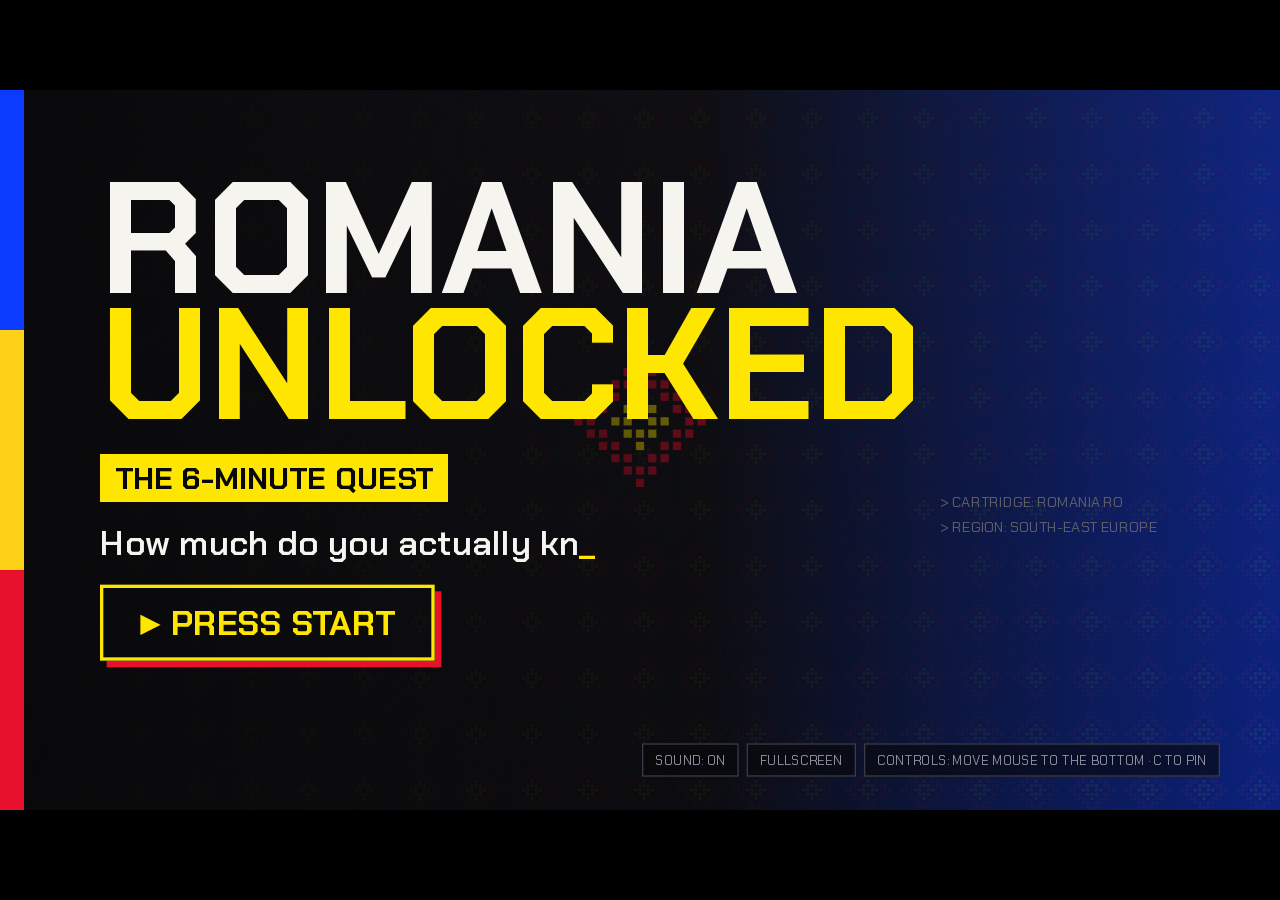
==== quest/index.html @ 3ec1b41d "Add /quest: 6-minute presenter-driven mini version (no phones) Co-Authored-By: Claude Opus 5.5 <nore" ====
<!DOCTYPE html>
<html lang="en">
<head>
<meta charset="utf-8">
<meta name="viewport" content="width=device-width, initial-scale=1">
<title>Romania: Unlocked — The Quest</title>
<link rel="preconnect" href="https://fonts.googleapis.com">
<link rel="preconnect" href="https://fonts.gstatic.com" crossorigin>
<link href="https://fonts.googleapis.com/css2?family=Chakra+Petch:wght@400;500;600;700&display=swap" rel="stylesheet">
<style>
/* ROMANIA: UNLOCKED — THE QUEST (mini version, ~6 minutes, no phones)
   VOICE  arcade game show, fast and loud
   IDEA   a game cartridge "loading Romania": HUD, levels, a boss, a victory screen
   COLOUR near-black, neon yellow lead, flag blue/yellow/red as accents
   TYPE   Chakra Petch only
   LAYOUT 1920x1080 stage scaled to the screen; every section has its own composition */
:root { --ink:#08080a; --ink2:#141519; --ink3:#1f2026; --line:#2e2f37; --y:#ffe600; --fb:#0b3bff; --fy:#fcd116; --fr:#e8112d; --w:#f5f4ef; --mute:#8d8f9b; --font:'Chakra Petch','Segoe UI',system-ui,sans-serif; }
* { box-sizing:border-box; min-width:0; }
html,body { margin:0; height:100%; background:#000; color:var(--w); font-family:var(--font); overflow:hidden; }
button,input { font-family:var(--font); }
#stage { position:absolute; left:50%; top:50%; width:1920px; height:1080px; transform-origin:center; overflow:hidden; background:var(--ink); }
#screen { position:absolute; inset:0; }
.abs { position:absolute; }
@keyframes up { from { opacity:0; transform:translateY(50px); } }
@keyframes fade { from { opacity:0; } }
@keyframes blink { 50% { opacity:.2; } }
@keyframes pulse { 50% { transform:scale(1.06); } }
.in { animation:up .7s cubic-bezier(.2,.8,.2,1) both; }
.d1 { animation-delay:.12s; } .d2 { animation-delay:.24s; } .d3 { animation-delay:.36s; } .d4 { animation-delay:.5s; }

/* photos with fallback */
.ph { position:absolute; inset:0; overflow:hidden; background:var(--m-dim) 0 0/84px 84px, linear-gradient(135deg,#20212a,#0b0c10); }
.ph img { position:absolute; inset:0; width:100%; height:100%; object-fit:cover; opacity:0; transition:opacity .6s, transform 1.4s cubic-bezier(.2,.8,.2,1), filter .9s; }
.ph img.ok { opacity:1; }
.ph .fbm { position:absolute; left:50%; top:46%; width:240px; height:240px; transform:translate(-50%,-50%); background:var(--m-romb) center/contain no-repeat; }

/* HUD */
#hud { position:absolute; left:0; right:0; top:0; height:86px; z-index:40; display:flex; align-items:center; gap:28px; padding:0 34px; background:linear-gradient(var(--ink) 70%, rgba(8,8,10,0)); pointer-events:none; }
#hud.off { display:none; }
.h-title { font-size:22px; font-weight:700; letter-spacing:.04em; white-space:nowrap; }
.h-title b { color:var(--y); }
.prog { flex:1; display:flex; gap:6px; }
.seg { flex:1; position:relative; padding-top:10px; }
.seg i { position:absolute; left:0; right:0; top:0; height:8px; background:var(--ink3); }
.seg i::after { content:''; position:absolute; inset:0; width:var(--p,0%); background:var(--y); transition:width .5s; }
.seg span { font-size:14px; font-weight:600; color:var(--mute); white-space:nowrap; }
.seg small { font-size:13px; color:#55575f; margin-left:6px; display:none; }
.seg.cur small { display:inline; color:var(--mute); }
.seg.cur span { color:var(--y); } .seg.done span { color:var(--w); }
.clock { font-size:30px; font-weight:700; color:var(--y); width:96px; text-align:right; }
.clock.late { color:var(--fr); }
.scores { display:flex; gap:10px; }
.sc { min-width:150px; padding:6px 12px; border-left:6px solid var(--tc); background:rgba(255,255,255,.06); display:flex; justify-content:space-between; gap:10px; align-items:baseline; }
.sc span { font-size:15px; font-weight:600; white-space:nowrap; overflow:hidden; text-overflow:ellipsis; max-width:150px; }
.sc b { font-size:26px; color:var(--tc); }
.sc.act { background:rgba(255,255,255,.16); }

/* countdown */
.cd { position:absolute; width:170px; height:170px; cursor:pointer; z-index:20; }
.cd svg { width:100%; height:100%; transform:rotate(-90deg); }
.cd circle { fill:none; stroke-width:10; }
.cd .bg { stroke:rgba(255,255,255,.12); } .cd .fg { stroke:var(--y); stroke-dasharray:100; stroke-dashoffset:calc(100 - var(--f,1)*100); transition:stroke-dashoffset .1s linear; }
.cd b { position:absolute; inset:0; display:grid; place-items:center; font-size:74px; font-weight:700; }
.cd small { position:absolute; left:-40px; right:-40px; top:100%; margin-top:8px; text-align:center; font-size:16px; color:var(--mute); }
.cd.run small { visibility:hidden; }
.cd.low .fg { stroke:var(--fr); } .cd.low { animation:pulse .5s infinite; }
.cd.end b { color:var(--fr); }
.rv .cd { display:none; }

/* award strip (appears after reveals) */
.award { position:absolute; right:40px; bottom:40px; z-index:25; display:flex; gap:10px; align-items:center; animation:up .5s .3s both; }
.award > span { font-size:20px; font-weight:700; color:var(--mute); margin-right:6px; }
.award button { border:3px solid var(--tc); background:rgba(8,8,10,.85); color:var(--w); font-size:20px; font-weight:700; padding:12px 16px; cursor:pointer; }
.award button:hover { background:var(--tc); color:var(--ink); }
.award button b { color:var(--tc); margin-left:6px; } .award button:hover b { color:var(--ink); }

/* splash between sections */
#splash { position:absolute; inset:0; z-index:60; pointer-events:none; display:none; }
#splash.on { display:block; animation:splash 1.6s cubic-bezier(.7,0,.3,1) both; }
@keyframes splash { 0% { clip-path:polygon(0 0,0 0,0 100%,0 100%); } 25%,72% { clip-path:polygon(0 0,100% 0,100% 100%,0 100%); } 100% { clip-path:polygon(100% 0,100% 0,100% 100%,100% 100%); } }
#splash .sp-bg { position:absolute; inset:0; background:var(--y); }
#splash .sp-band { position:absolute; left:0; right:0; top:120px; height:84px; background:var(--m-romb-k) 0 center/84px 84px repeat-x; }
#splash .sp-band.b2 { top:auto; bottom:120px; }
#splash .sp-t { position:absolute; left:140px; top:330px; color:var(--ink); }
#splash .sp-t small { display:block; font-size:44px; font-weight:700; }
#splash .sp-t b { display:block; font-size:190px; line-height:.9; font-weight:700; }
#splash .sp-t i { font-style:normal; font-size:40px; font-weight:600; }

/* fx */
#fx { position:absolute; inset:0; pointer-events:none; z-index:70; }
.pop { position:absolute; left:50%; top:36%; transform:translate(-50%,-50%); text-align:center; animation:pop 1.6s cubic-bezier(.2,.8,.2,1) both; }
.pop b { display:block; font-size:110px; font-weight:700; color:var(--tc); text-shadow:6px 6px 0 var(--ink); }
.pop span { font-size:32px; font-weight:700; background:var(--ink); padding:4px 16px; }
@keyframes pop { 0% { opacity:0; transform:translate(-50%,-20%) scale(.5); } 15% { opacity:1; transform:translate(-50%,-50%) scale(1.1); } 70% { opacity:1; transform:translate(-50%,-62%); } 100% { opacity:0; transform:translate(-50%,-130%); } }
.flash { position:absolute; inset:0; display:grid; place-items:center; animation:fl 1.2s both; background:rgba(8,8,10,.5); }
.flash span { font-size:200px; font-weight:700; color:var(--fr); text-shadow:10px 10px 0 var(--ink); }
@keyframes fl { 0% { opacity:0; } 12%,70% { opacity:1; } 100% { opacity:0; } }
canvas.conf { position:absolute; inset:0; width:100%; height:100%; }

/* ===== BOOT ===== */
.boot .ph img { filter:grayscale(1) contrast(1.3) brightness(.5); }
.boot .ph::after { content:''; position:absolute; inset:0; background:linear-gradient(90deg, rgba(8,8,10,.97) 0%, rgba(8,8,10,.6) 55%, rgba(11,59,255,.45) 100%); }
.flagstrip { position:absolute; left:0; top:0; bottom:0; width:36px; background:linear-gradient(var(--fb) 0 33.3%, var(--fy) 33.3% 66.6%, var(--fr) 66.6%); }
.bt-main { position:absolute; left:150px; top:130px; right:150px; }
.bt-main h1 { margin:0; font-size:236px; line-height:.8; font-weight:700; position:relative; }
.bt-main h1.y { color:var(--y); }
.glitch::before, .glitch::after { content:attr(data-t); position:absolute; inset:0; opacity:0; pointer-events:none; }
.glitch::before { color:var(--fr); animation:g1 4.5s infinite steps(1); } .glitch::after { color:var(--fb); animation:g2 4.5s infinite steps(1); }
@keyframes g1 { 0%,90%,100% { opacity:0; } 91% { opacity:.9; transform:translate(-9px,3px); clip-path:inset(12% 0 52% 0); } 93% { opacity:.9; transform:translate(7px,-2px); clip-path:inset(60% 0 6% 0); } 95% { opacity:0; } }
@keyframes g2 { 0%,91%,100% { opacity:0; } 92% { opacity:.9; transform:translate(9px,0); clip-path:inset(38% 0 32% 0); } 94% { opacity:.9; transform:translate(-6px,4px); clip-path:inset(4% 0 76% 0); } 96% { opacity:0; } }
.bt-tag { display:inline-block; margin-top:38px; background:var(--y); color:var(--ink); font-size:46px; font-weight:700; padding:6px 22px; }
.bt-hook { margin-top:34px; font-size:52px; font-weight:600; line-height:1.1; min-height:60px; white-space:nowrap; }
.bt-hook i { font-style:normal; color:var(--y); animation:blink 1s steps(1) infinite; }
.bt-start { margin-top:30px; background:none; border:5px solid var(--y); color:var(--y); font-size:52px; font-weight:700; padding:18px 54px; cursor:pointer; box-shadow:10px 10px 0 var(--fr); }
.bt-start:hover { background:var(--y); color:var(--ink); }
.bt-start span { animation:blink 1.1s steps(1) infinite; }
.bt-log { position:absolute; right:90px; top:600px; width:420px; font-size:22px; line-height:1.7; color:#5f616c; }
.bt-log div { animation:fade .3s both; } .bt-log b { color:#00e08a; }
.bt-tools { position:absolute; right:90px; bottom:50px; display:flex; gap:12px; }
.tool { background:rgba(8,8,10,.6); border:2px solid #3a3b44; color:var(--mute); font-size:20px; padding:10px 18px; cursor:pointer; }
.tool:hover { color:var(--w); border-color:var(--w); }
.load { position:absolute; inset:0; background:var(--ink); z-index:10; display:none; align-items:center; justify-content:center; }
.load.on { display:flex; }
.load-in { width:1200px; }
.load-n { font-size:250px; font-weight:700; line-height:1; color:var(--y); }
.load-bar { height:46px; margin:28px 0; border:4px solid var(--w); }
.load-bar i { display:block; height:100%; width:0; background:var(--m-romb-k) 0 center/38px 38px repeat-x, var(--y); }
.load-l { font-size:38px; font-weight:600; letter-spacing:.08em; }

/* ===== TEAMS ===== */
.teams { position:absolute; inset:0; display:flex; }
.tcol { flex:1; position:relative; background:var(--tc); color:var(--ink); padding:190px 50px 0; display:flex; flex-direction:column; }
.tcol::before { content:''; position:absolute; left:0; right:0; bottom:0; height:340px; background:var(--m-romb-k) 0 0/90px 90px; opacity:.16; }
.tcol em { font-style:normal; font-size:200px; font-weight:700; line-height:.8; opacity:.25; }
.tcol input { width:100%; background:transparent; border:0; border-bottom:5px solid var(--ink); color:var(--ink); font-size:50px; font-weight:700; padding:10px 0; outline:none; text-transform:uppercase; }
.tcol input:focus { background:rgba(255,255,255,.25); }
.tcol small { margin-top:12px; font-size:22px; font-weight:600; opacity:.7; }
.rules { position:absolute; left:0; right:0; bottom:0; background:var(--ink); padding:40px 60px 46px; z-index:2; }
.rules p { margin:0; font-size:44px; font-weight:600; line-height:1.2; }
.rules p b { color:var(--y); }
.rules .hint { margin-top:14px; font-size:22px; color:var(--mute); }

/* ===== MYTH SCANNER ===== */
.myth { position:absolute; inset:0; background:radial-gradient(ellipse at 50% 45%, #10204a 0%, var(--ink) 65%); overflow:hidden; }
.myth::before { content:''; position:absolute; inset:0; background:repeating-linear-gradient(0deg, rgba(255,255,255,.035) 0 2px, transparent 2px 6px); }
.myth .ph { opacity:.22; } .myth .ph img { filter:grayscale(1) blur(2px); }
.myth.rv .ph { opacity:.45; } .myth.rv .ph img { filter:none; }
.scanline { position:absolute; left:0; right:0; height:6px; background:var(--y); box-shadow:0 0 40px var(--y); opacity:.7; animation:scan 2.4s linear infinite; z-index:3; }
@keyframes scan { from { top:90px; } to { top:1080px; } }
.myth.rv .scanline { display:none; }
.mk { position:absolute; left:110px; top:130px; font-size:28px; font-weight:700; color:var(--y); letter-spacing:.06em; z-index:4; }
.mk i { font-style:normal; color:var(--fr); animation:blink 1s steps(1) infinite; margin-right:10px; }
.mq { position:absolute; left:110px; right:340px; top:200px; font-size:104px; line-height:1.02; font-weight:700; z-index:4; text-wrap:balance; transition:font-size .4s, top .4s; }
.myth.rv .mq { font-size:62px; top:190px; color:#c9cbd6; }
.brackets { position:absolute; left:0; right:0; bottom:0; height:250px; display:flex; z-index:4; }
.br { flex:1; display:flex; align-items:center; justify-content:center; gap:30px; font-size:130px; font-weight:700; transition:opacity .4s, background .4s; }
.br em { font-style:normal; font-size:34px; color:var(--ink); background:var(--w); padding:4px 14px; }
.br.t { background:linear-gradient(transparent, rgba(11,59,255,.45)); border-top:8px solid var(--fb); }
.br.f { background:linear-gradient(transparent, rgba(232,17,45,.4)); border-top:8px solid var(--fr); }
.br.ok.t { background:var(--fb); } .br.ok.f { background:var(--fr); }
.br.no { opacity:.18; }
.myth .cd { right:110px; top:150px; }
.verdict { position:absolute; left:110px; top:350px; z-index:5; font-size:96px; font-weight:700; padding:4px 26px; transform:rotate(-3deg); animation:slam .45s cubic-bezier(.3,1.6,.5,1) both; }
.verdict.v-t { background:var(--y); color:var(--ink); } .verdict.v-f { background:var(--fr); color:var(--w); }
@keyframes slam { from { transform:rotate(-3deg) scale(2.6); opacity:0; } }
.mfact { position:absolute; left:110px; right:420px; top:530px; z-index:5; font-size:42px; line-height:1.25; font-weight:500; animation:up .6s .3s both; }
.mfact b { color:var(--y); }

/* ===== FOOD LOOT ===== */
.food { position:absolute; inset:0; overflow:hidden; background:var(--ink); }
.food .ph img { transform:scale(1.9); transform-origin:var(--fo,50% 50%); }
.food.rv .ph img { transform:scale(1); }
.food .shade { position:absolute; inset:0; background:radial-gradient(ellipse at 50% 50%, transparent 30%, rgba(8,8,10,.85) 85%); transition:opacity .8s; }
.food.rv .shade { background:linear-gradient(90deg, rgba(8,8,10,.88) 0%, rgba(8,8,10,.2) 50%, rgba(8,8,10,.75) 100%); }
.fq { position:absolute; left:0; right:0; bottom:90px; text-align:center; font-size:150px; line-height:.9; font-weight:700; color:transparent; -webkit-text-stroke:4px var(--y); text-shadow:none; }
.fq b { color:var(--y); -webkit-text-stroke:0; }
.fnum { position:absolute; left:80px; top:120px; font-size:28px; font-weight:700; background:var(--y); color:var(--ink); padding:6px 16px; }
.food .cd { right:80px; top:120px; }
.fname { position:absolute; left:80px; bottom:110px; font-size:220px; line-height:.85; font-weight:700; color:var(--y); text-shadow:8px 8px 0 var(--ink); animation:nameIn .8s cubic-bezier(.2,.8,.2,1) both; }
@keyframes nameIn { from { opacity:0; transform:translateX(-140px); letter-spacing:.2em; } }
.finfo { position:absolute; right:70px; top:150px; width:620px; display:flex; flex-direction:column; gap:26px; }
.finfo div { border-left:8px solid var(--y); padding:6px 0 6px 22px; animation:up .6s both; }
.finfo div:nth-child(2) { animation-delay:.15s; border-color:var(--fb); } .finfo div:nth-child(3) { animation-delay:.3s; border-color:var(--fr); }
.finfo small { display:block; font-size:20px; font-weight:700; color:var(--mute); letter-spacing:.06em; }
.finfo p { margin:4px 0 0; font-size:34px; line-height:1.2; font-weight:600; }

/* ===== LANGUAGE CHAOS ===== */
.lang { position:absolute; inset:0; background:var(--ink); overflow:hidden; }
.lang::before { content:''; position:absolute; left:0; right:0; top:86px; height:56px; background:var(--m-romb) 0 center/56px 56px repeat-x; opacity:.85; }
.lk { position:absolute; left:90px; top:180px; display:flex; gap:24px; align-items:baseline; }
.lk b { font-size:30px; color:var(--y); } .lk span { font-size:26px; color:var(--mute); }
.lhp { position:absolute; right:90px; top:186px; display:flex; gap:8px; }
.lhp i { width:46px; height:22px; background:var(--fr); } .lhp i.x { background:var(--ink3); }
.lword { position:absolute; left:0; right:0; top:250px; text-align:center; font-weight:700; line-height:1; color:var(--y); white-space:nowrap; letter-spacing:-.02em; transition:font-size .4s, top .4s; }
.lang.rv .lword { top:240px; }
.lguess { position:absolute; left:0; right:0; top:700px; text-align:center; font-size:58px; font-weight:700; }
.lguess span { display:block; font-size:28px; color:var(--mute); font-weight:500; margin-top:10px; }
.lsay { position:absolute; left:0; right:0; top:560px; display:flex; justify-content:center; flex-wrap:wrap; gap:12px 40px; animation:up .5s both; }
.lsay .w { display:flex; gap:8px; }
.lsay i { font-style:normal; font-size:70px; font-weight:700; padding:4px 22px; background:var(--w); color:var(--ink); }
.lsay i.hi { background:var(--fr); color:var(--w); }
.lmean { position:absolute; left:0; right:0; top:700px; text-align:center; font-size:84px; font-weight:700; animation:up .5s .15s both; }
.lmean small { display:block; font-size:30px; font-weight:500; color:var(--mute); margin-top:12px; }
.vol { position:absolute; left:90px; bottom:60px; display:flex; gap:12px; align-items:center; animation:up .5s .3s both; }
.vol > span { font-size:24px; font-weight:700; color:var(--y); margin-right:10px; }
.vol button { border:3px solid var(--tc); background:transparent; color:var(--w); font-size:22px; font-weight:700; padding:12px 18px; cursor:pointer; }
.vol button:hover { background:var(--tc); color:var(--ink); }
.twist .lword { font-size:150px; white-space:normal; padding:0 120px; line-height:1.02; top:250px; text-wrap:balance; }
.twist .lmean { top:740px; font-size:44px; color:var(--mute); }
.twist .lsay { top:600px; } .twist .lsay i { font-size:48px; }
.wave { position:absolute; left:50%; top:610px; transform:translateX(-50%); display:flex; gap:8px; align-items:center; height:120px; }
.wave i { width:14px; height:var(--h); background:var(--fr); animation:wv 1s var(--d) infinite alternate ease-in-out; }
@keyframes wv { from { transform:scaleY(.2); } }

/* ===== SURVIVAL ===== */
.surv { position:absolute; inset:0; background:linear-gradient(#0a0c22, #1c0f28); overflow:hidden; }
.surv::after { content:''; position:absolute; left:0; right:0; bottom:0; height:120px; background:#0c1f15; clip-path:polygon(0 50%,8% 50%,8% 30%,20% 30%,20% 55%,34% 55%,34% 20%,48% 20%,48% 45%,62% 45%,62% 10%,74% 10%,74% 40%,88% 40%,88% 25%,100% 25%,100% 100%,0 100%); }
.sk { position:absolute; left:90px; top:130px; font-size:28px; font-weight:700; color:var(--y); display:flex; gap:24px; }
.sk .hearts { color:var(--fr); letter-spacing:6px; }
.st { position:absolute; left:90px; top:180px; font-size:100px; line-height:.95; font-weight:700; text-shadow:6px 6px 0 var(--fr); max-width:1450px; }
.ss { position:absolute; left:90px; top:300px; font-size:46px; font-weight:600; max-width:1450px; line-height:1.2; }
.ss b { color:var(--y); }
.surv .cd { right:90px; top:130px; }
.doors { position:absolute; left:90px; right:90px; top:430px; bottom:150px; display:flex; gap:26px; z-index:2; }
.door { flex:1; position:relative; border:5px solid var(--w); background:linear-gradient(rgba(255,255,255,.04), rgba(255,255,255,0)), var(--ink2); padding:36px 34px; display:flex; flex-direction:column; transition:transform .5s, opacity .5s, border-color .4s; }
.door::before { content:''; position:absolute; right:26px; top:50%; width:18px; height:18px; background:var(--y); transform:rotate(45deg); }
.door em { font-style:normal; font-size:120px; font-weight:700; line-height:.8; color:var(--y); }
.door span { margin-top:20px; font-size:44px; font-weight:700; line-height:1.08; }
.door p { margin:auto 0 0; font-size:32px; line-height:1.22; font-weight:500; animation:up .5s .2s both; }
.door .res { display:inline-block; font-size:22px; font-weight:700; padding:4px 12px; margin-bottom:12px; animation:up .5s both; }
.door.ok { border-color:var(--y); transform:translateY(-14px); box-shadow:0 0 60px rgba(255,230,0,.25); }
.door.ok .res { background:var(--y); color:var(--ink); }
.door.no { opacity:.5; } .door.no .res { background:var(--fr); }
.door.no::before { display:none; }
.culture { position:absolute; left:90px; right:500px; bottom:44px; font-size:28px; line-height:1.25; animation:up .5s .4s both; z-index:3; }
.culture b { background:#ff8a00; color:var(--ink); padding:2px 10px; margin-right:12px; font-size:20px; vertical-align:3px; }

/* ===== FINAL BOSS ===== */
.boss { position:absolute; inset:0; background:radial-gradient(circle at 50% 30%, #3d0610, #0b0204 70%); overflow:hidden; }
.boss::before { content:''; position:absolute; inset:0; background:repeating-linear-gradient(0deg, rgba(255,255,255,.03) 0 2px, transparent 2px 6px); }
.bhp { position:absolute; left:90px; right:90px; top:110px; display:flex; gap:20px; align-items:center; font-size:26px; font-weight:700; z-index:2; }
.bhp .bar { flex:1; height:40px; border:4px solid var(--w); background:#2a0007; }
.bhp .bar i { display:block; height:100%; background:linear-gradient(90deg, var(--fr), #ff7a00, var(--y)); transition:width 1.4s cubic-bezier(.2,.8,.2,1); }
.bhp b { color:var(--y); width:130px; text-align:right; }
.monster { position:absolute; left:110px; top:220px; width:380px; height:300px; animation:float 2.2s ease-in-out infinite; z-index:2; }
.monster.hit { animation:hurt .6s; }
@keyframes float { 50% { transform:translateY(-16px); } }
@keyframes hurt { 20%,60% { transform:translateX(-16px); filter:brightness(3); } 40%,80% { transform:translateX(16px); } }
.bq { position:absolute; left:560px; right:320px; top:230px; z-index:2; }
.bq small { font-size:28px; font-weight:700; color:var(--y); }
.bq h2 { margin:14px 0 0; font-size:74px; line-height:1.05; font-weight:700; }
.boss .cd { right:100px; top:220px; }
.bopts { position:absolute; left:90px; right:90px; bottom:70px; display:grid; grid-template-columns:1fr 1fr 1fr; gap:20px; z-index:2; }
.bo { position:relative; display:flex; align-items:center; gap:24px; min-height:170px; padding:0 34px; background:rgba(20,21,25,.92); border:4px solid #3a3b44; border-top:12px solid var(--oc); font-size:52px; font-weight:700; transition:opacity .4s, transform .4s; }
.bo em { font-style:normal; font-size:66px; color:var(--oc); }
.bo.ok { background:var(--y); color:var(--ink); border-color:var(--y); transform:scale(1.04); } .bo.ok em { color:var(--ink); }
.bo.no { opacity:.25; }
.boss .award { bottom:260px; }
.myth .award { bottom:272px; }
.surv .award { top:130px; bottom:auto; }

/* ===== FINAL ===== */
.fin { position:absolute; inset:0; background:radial-gradient(circle at 50% 40%, #0b3bff 0%, #071a66 35%, var(--ink) 72%); overflow:hidden; }
.fin-band { position:absolute; left:0; right:0; top:96px; height:70px; background:var(--m-romb) 0 center/70px 70px repeat-x; animation:bx 12s linear infinite; }
@keyframes bx { to { background-position:700px center; } }
.fin h1 { position:absolute; left:100px; top:190px; margin:0; font-size:190px; line-height:.82; font-weight:700; }
.fin h1.y { top:345px; color:var(--y); }
.fin-quote { position:absolute; left:100px; top:525px; font-size:46px; font-weight:700; line-height:1.2; }
.fin-quote span { color:var(--y); }
.trophy { position:absolute; right:140px; top:200px; width:330px; height:360px; animation:tro 1.2s cubic-bezier(.2,.8,.2,1) .3s both; }
@keyframes tro { from { transform:translateY(-500px) rotate(-20deg); } 70% { transform:translateY(20px); } }
.trophy svg { width:100%; height:100%; filter:drop-shadow(0 0 40px rgba(255,230,0,.5)); }
.lb { position:absolute; left:100px; right:820px; bottom:136px; display:flex; flex-direction:column; gap:12px; }
.lbr { display:flex; align-items:center; gap:22px; height:76px; padding:0 26px; background:rgba(8,8,10,.6); border-left:10px solid var(--tc); animation:up .5s var(--d) both; }
.lbr em { font-style:normal; font-size:46px; font-weight:700; color:var(--tc); width:40px; }
.lbr span { font-size:36px; font-weight:700; } .lbr b { margin-left:auto; font-size:46px; }
.lbr.win { box-shadow:inset 0 0 0 4px var(--y); }
.ach { position:absolute; right:100px; top:620px; width:640px; display:flex; gap:24px; align-items:center; background:var(--ink); border:4px solid var(--y); padding:22px 26px; animation:achIn .7s cubic-bezier(.2,.8,.2,1) 1.4s both; }
@keyframes achIn { from { transform:translateX(800px); } }
.ach i { width:96px; height:96px; flex:none; background:var(--m-romb) center/contain no-repeat, var(--ink3); }
.ach small { display:block; font-size:18px; font-weight:700; color:var(--y); letter-spacing:.08em; }
.ach b { display:block; font-size:40px; } .ach span { font-size:24px; color:var(--mute); }
.fin-btns { position:absolute; right:100px; bottom:60px; display:flex; gap:14px; }
.fin-btns button, .fin-win { font-size:24px; font-weight:700; padding:16px 22px; cursor:pointer; border:3px solid var(--w); background:transparent; color:var(--w); }
.fin-btns button:hover { background:var(--w); color:var(--ink); }
.fin-btns button.y { background:var(--y); border-color:var(--y); color:var(--ink); }
.fin-win { position:absolute; left:100px; bottom:60px; border:0; padding:0; font-size:34px; cursor:default; }
.fin-win b { color:var(--y); }

/* scoreboard overlay */
#over { position:absolute; inset:0; z-index:80; display:none; background:rgba(8,8,10,.96); }
#over.on { display:block; animation:fade .2s; }
.ov-in { position:absolute; left:50%; top:150px; width:1300px; transform:translateX(-50%); }
.ov-in h2 { font-size:120px; margin:0 0 40px; color:var(--y); }
.ov-in .lbr { height:110px; } .ov-in .lbr span { font-size:48px; } .ov-in .lbr b { font-size:70px; }
.ov-close { position:absolute; left:0; right:0; bottom:40px; text-align:center; font-size:22px; color:var(--mute); }

/* presenter control bar (real pixels, outside the stage) */
#ctl { position:fixed; left:50%; bottom:10px; transform:translate(-50%, 140%); z-index:100; display:flex; align-items:center; gap:6px; padding:8px; background:rgba(14,15,19,.96); border:1px solid #33343c; box-shadow:0 10px 40px rgba(0,0,0,.6); transition:transform .25s cubic-bezier(.2,.8,.2,1); font-size:13px; max-width:calc(100vw - 20px); flex-wrap:wrap; justify-content:center; }
#ctl.show, #ctl.pin { transform:translate(-50%,0); }
#ctl button { min-height:36px; padding:6px 10px; background:#22232a; color:var(--w); border:1px solid #3a3b44; font-size:13px; font-weight:600; cursor:pointer; }
#ctl button:hover { border-color:var(--y); }
#ctl button.y { background:var(--y); color:var(--ink); border-color:var(--y); }
#ctl button.tm { border-left:5px solid var(--tc); } #ctl button.tm.act { background:var(--tc); color:var(--ink); }
#ctl .sep { width:1px; height:28px; background:#3a3b44; margin:0 4px; }
#ctl .cap { color:var(--mute); padding:0 4px; }
#toast { position:fixed; left:50%; top:16px; transform:translate(-50%,-80px); background:var(--y); color:var(--ink); font-weight:700; padding:10px 18px; z-index:120; transition:.25s; }
#toast.show { transform:translate(-50%,0); }
@media (prefers-reduced-motion: reduce) { *, *::before, *::after { animation-duration:.01ms !important; animation-iteration-count:1 !important; transition-duration:.01ms !important; } }
</style>
</head>
<body>
<div id="stage">
  <div id="screen"></div>
  <div id="hud" class="off"></div>
  <div id="splash"><div class="sp-bg"></div><div class="sp-band"></div><div class="sp-band b2"></div><div class="sp-t"><small id="sp-k"></small><b id="sp-n"></b><i id="sp-d"></i></div></div>
  <div id="fx"></div>
  <div id="over"></div>
</div>
<div id="ctl">
  <button data-c="back">◀ Back</button>
  <button data-c="reveal" class="y">Reveal ⏎</button>
  <button data-c="next">Next ␣</button>
  <span class="sep"></span>
  <button data-c="timer" id="c-timer">Timer ▶ (T)</button>
  <button data-c="treset">↺ (R)</button>
  <span class="sep"></span>
  <span id="c-teams"></span>
  <button data-c="x50">+50</button><button data-c="x100">+100</button><button data-c="x150">+150</button><button data-c="x200">+200</button><button data-c="xm50">−50</button>
  <button data-c="undo">Undo (U)</button>
  <span class="sep"></span>
  <button data-c="score">Scores (S)</button>
  <button data-c="mute" id="c-mute">Sound (M)</button>
  <button data-c="fs">Fullscreen (F)</button>
  <button data-c="pin" id="c-pin">Pin bar (C)</button>
  <button data-c="reset" id="c-reset">Reset</button>
</div>
<div id="toast"></div>

<script>
{
'use strict';
const $ = (s, r = document) => r.querySelector(s);
const $$ = (s, r = document) => Array.from(r.querySelectorAll(s));
const esc = (s) => String(s == null ? '' : s).replace(/[&<>"']/g, (c) => ({ '&':'&amp;','<':'&lt;','>':'&gt;','"':'&quot;',"'":'&#39;' }[c]));
const pad = (n) => String(n).padStart(2, '0');

/* ---------- pixel motifs (Romanian cross-stitch = pixel art) ---------- */
const ROMB = ['.....r.....','....rrr....','...rr.rr...','..rr.y.rr..','.rr.yyy.rr.','rr.yy.yy.rr','.rr.yyy.rr.','..rr.y.rr..','...rr.rr...','....rrr....','.....r.....'];
function pix(grid, cols, cell = 6, padc = 1) {
  const h = grid.length, w = grid[0].length, W = (w + padc * 2) * cell, H = (h + padc * 2) * cell;
  let r = '';
  grid.forEach((row, y) => [...row].forEach((ch, x) => { if (cols[ch]) r += `<rect x="${(x + padc) * cell + 1}" y="${(y + padc) * cell + 1}" width="${cell - 2}" height="${cell - 2}" fill="${cols[ch]}"/>`; }));
  return `<svg xmlns="http://www.w3.org/2000/svg" width="${W}" height="${H}" viewBox="0 0 ${W} ${H}">${r}</svg>`;
}
const uri = (svg) => 'url("data:image/svg+xml;charset=utf-8,' + encodeURIComponent(svg) + '")';
const R = document.documentElement.style;
R.setProperty('--m-romb', uri(pix(ROMB, { r:'#e8112d', y:'#ffe600' })));
R.setProperty('--m-romb-k', uri(pix(ROMB, { r:'#08080a', y:'#08080a' })));
R.setProperty('--m-dim', uri(pix(ROMB, { r:'#2a1014', y:'#2c2a10' })));
const MONSTER = [
  '..y..........y..','..yy........yy..','...yy.rrrr.yy...','....yrrrrrry....','...rrrrrrrrrr...',
  '..rrwwrrrrwwrr..','..rrwkrrrrkwrr..','.rrrrrrrrrrrrrr.','.rr.rrrrrrrr.rr.','..r.rwrwrwrw.r..','....rrrrrrrr....','.....r.rr.r.....'];
const TROPHY = [
  '..yyyyyyyyyy..','yyyyyyyyyyyyyy','y.yyyyyyyyyy.y','y.yyywyyyyyy.y','.yyyywyyyyyyy.','..yyyyyyyyyy..',
  '...yyyyyyyy...','.....yyyy.....','......yy......','......yy......','....rrrrrr....','...bbbbbbbb...','...bbbbbbbb...'];

/* ---------- photos (Wikimedia Commons; illustrated fallback if offline) ---------- */
const IMG = {
  intro: 'Romania_Transfagarasan.jpg', bran: 'Bran_Castle_-_Castelul_Bran.JPG', bear: 'Carpathian_Brown_Bear_(232367505).jpeg',
  parl: 'Bucarest,_Palazzo_del_Parlamento_di_notte_01.JPG', sarmale: 'Sarmale_with_mamaligă.jpg', mici: 'Mititei_la_gratar.jpg', papanasi: 'Papanasi_cu_cirese.jpg'
};
const imgURL = (k) => 'https://commons.wikimedia.org/wiki/Special:FilePath/' + encodeURIComponent(IMG[k]) + '?width=1280';
const photo = (k) => `<div class="ph"><i class="fbm"></i><img src="${imgURL(k)}" alt="" onload="this.classList.add('ok')" onerror="this.remove()"></div>`;
Object.keys(IMG).forEach((k) => { const i = new Image(); i.src = imgURL(k); });

/* ---------- content (facts checked against published sources) ---------- */
const MYTHS = [
  { s: 'Dracula lived in Bran Castle.', a: false, img: 'bran', tag: 'MYTH DETECTED',
    f: 'No proof <b>Vlad the Impaler</b> ever lived there. Count Dracula is <b>fiction</b> — Bram Stoker wrote him in 1897 and never visited Romania. Tourism did the rest.' },
  { s: 'Romania has more brown bears than any country in Europe except Russia.', a: true, img: 'bear', tag: 'VERIFIED',
    f: 'A national DNA census (2025) estimated roughly <b>10,600–12,800 bears</b>, mostly in the Carpathian forests.' },
  { s: 'The heaviest building in the world is in Bucharest.', a: true, img: 'parl', tag: 'VERIFIED',
    f: 'The <b>Palace of the Parliament</b> holds the Guinness record. Built from 1984 under Ceaușescu — more than <b>1,000 rooms</b>.' }
];
const FOODS = [
  { n: 'Sarmale', img: 'sarmale', fo: '40% 60%', inside: 'Cabbage leaves rolled around minced pork and rice', when: 'Christmas and weddings — with mămăligă and sour cream', fact: 'Serbia, Bulgaria and Turkey make it too. From Turkish “sarmak”: to wrap.' },
  { n: 'Mici', img: 'mici', fo: '55% 50%', inside: 'Grilled skinless rolls of minced meat, garlic and spices', when: 'Every barbecue, above all on 1 May — with mustard and a beer', fact: 'Full name “mititei” — literally “the little ones”.' },
  { n: 'Papanași', img: 'papanasi', fo: '50% 45%', inside: 'Fresh-cheese doughnuts, sour cream and sour-cherry jam', when: 'Dessert — at home and in restaurants', fact: 'The classic look: a big ring with a small ball on top, like a hat.' }
];
const WORDS = [
  { w: 'Mulțumesc', say: 'mool-tsoo-MESK', mean: 'Thank you', note: 'The most useful word of the week.' },
  { w: 'Noroc!', say: 'no-ROK', mean: 'Cheers! / Good luck!', note: 'Raise your glass: Živeli · Nazdrave · Şerefe · Na zdraví · Salute' },
  { w: 'Dor', say: 'DOR', mean: 'Longing', note: 'Missing someone or somewhere, sweet and sad at once. Often called untranslatable.' }
];
const TWISTER = { w: 'Șase sași în șase saci.', say: 'SHAH-seh SAHSH un SHAH-seh SAHCH', mean: '“Six Saxons in six sacks.” — say it 3 times, fast.' };
const SURV = [
  { t: 'FAMILY DINNER', s: 'You have eaten three plates. The host says: <b>“YOU’VE BARELY EATEN ANYTHING!”</b>', best: 2,
    o: [['Leave immediately', 'The host packs 2 kg of food for the road anyway.'], ['Say “no, thank you”', 'Accepted… for 30 seconds. Then a new plate appears.'], ['Accept another serving', 'The host is delighted. You are now family.']],
    c: 'Hosts often offer food several times — it’s hospitality. A polite “no” is fine; you may just need to say it twice.' },
  { t: 'THE WEDDING', s: 'You are at a Romanian wedding. Everyone grabs hands. <b>THE HORA STARTS.</b>', best: 2,
    o: [['Hide', 'They find you. They always find you.'], ['Watch from a safe distance', 'An aunt pulls you into the circle anyway.'], ['Join the circle', 'Even if you stepped on three feet. Welcome!']],
    c: 'The hora is a circle dance everyone joins, and weddings often go until morning. Serbs dance kolo, Bulgarians horo — same energy.' }
];
const BOSSQ = [
  { q: 'Romania has more of these than any European country except Russia:', o: ['Wolves', 'Brown bears', 'Pelicans'], c: 1 },
  { q: '“Noroc!” means…', o: ['Goodbye!', 'Cheers!', 'Sorry!'], c: 1 },
  { q: '“Sarmale” comes from the Turkish “sarmak”, meaning…', o: ['To boil', 'To share', 'To wrap'], c: 2 }
];
const SECTIONS = [
  { id: 'boot', name: 'BOOT', est: '0:30' }, { id: 'myth', name: 'MYTH OR REALITY', short: 'MYTHS', est: '1:10', lv: 1 }, { id: 'food', name: 'FOOD LOOT', short: 'FOOD', est: '1:00', lv: 2 },
  { id: 'lang', name: 'LANGUAGE CHAOS', short: 'LANGUAGE', est: '1:00', lv: 3 }, { id: 'surv', name: 'SURVIVAL TEST', short: 'SURVIVAL', est: '1:30', lv: 4 }, { id: 'boss', name: 'FINAL BOSS', short: 'BOSS', est: '0:50', lv: 5 }
];

/* ---------- steps ---------- */
const STEPS = [
  { sec: 'boot', k: 'intro' }, { sec: 'boot', k: 'teams' },
  ...MYTHS.map((m, i) => ({ sec: 'myth', k: 'myth', i, phases: 2, timer: 5 })),
  ...FOODS.map((f, i) => ({ sec: 'food', k: 'food', i, phases: 2, timer: 10 })),
  ...WORDS.map((w, i) => ({ sec: 'lang', k: 'word', i, phases: 2 })),
  { sec: 'lang', k: 'twist', phases: 2 },
  ...SURV.map((s, i) => ({ sec: 'surv', k: 'surv', i, phases: 2, timer: 10 })),
  ...BOSSQ.map((q, i) => ({ sec: 'boss', k: 'boss', i, phases: 2, timer: 10 })),
  { sec: 'end', k: 'final' }
];

/* ---------- state ---------- */
const KEY = 'ru-quest-v1';
const TEAM_COLORS = ['#e8112d', '#ffe600', '#0b3bff'];
const fresh = () => ({ teams: [{ n: 'TEAM DRACULA', xp: 0 }, { n: 'TEAM CARPATHIANS', xp: 0 }, { n: 'TEAM DACIA', xp: 0 }], hist: [], step: 0, phase: 0, act: 0, muted: false, t0: 0, cleared: [], hits: [] });
let S; try { S = Object.assign(fresh(), JSON.parse(localStorage.getItem(KEY)) || {}); } catch (e) { S = fresh(); }
const save = () => { try { localStorage.setItem(KEY, JSON.stringify(S)); } catch (e) {} };
const step = () => STEPS[S.step];
const tc = (i) => TEAM_COLORS[i];

/* ---------- sound ---------- */
let AC = null;
function tone(f, d, type = 'square', v = .07, w = 0, sl = 0) {
  if (S.muted) return;
  try { AC = AC || new (window.AudioContext || window.webkitAudioContext)(); if (AC.state === 'suspended') AC.resume(); } catch (e) { return; }
  const t = AC.currentTime + w, o = AC.createOscillator(), g = AC.createGain();
  o.type = type; o.frequency.setValueAtTime(f, t); if (sl) o.frequency.exponentialRampToValueAtTime(sl, t + d);
  g.gain.setValueAtTime(v, t); g.gain.exponentialRampToValueAtTime(.0001, t + d);
  o.connect(g).connect(AC.destination); o.start(t); o.stop(t + d + .03);
}
const seq = (ns, st = .09, ty = 'square', v = .07) => ns.forEach((f, i) => f && tone(f, st * 1.6, ty, v, i * st));
const SFX = {
  next: () => tone(520, .08, 'triangle', .08, 0, 800), reveal: () => { tone(160, .25, 'sawtooth', .05, 0, 900); tone(1200, .12, 'square', .05, .2); },
  good: () => seq([523, 659, 784, 1047]), bad: () => tone(220, .4, 'sawtooth', .07, 0, 90), tick: () => tone(1400, .03, 'square', .05),
  buzz: () => tone(140, .6, 'sawtooth', .09, 0, 70), xp: () => seq([988, 1319], .06), level: () => seq([392, 523, 659, 784, 1047], .07),
  start: () => { tone(110, .9, 'sawtooth', .06, 0, 880); seq([0, 0, 0, 0, 0, 0, 0, 784, 1047, 1568], .1); }, hit: () => { tone(90, .35, 'sawtooth', .1, 0, 40); seq([0, 0, 1568, 1319], .05); },
  win: () => seq([523, 523, 523, 698, 0, 880, 784, 880, 1047], .13)
};

/* ---------- XP ---------- */
function award(team, n, label) {
  const t = S.teams[team]; if (!t) return;
  t.xp = Math.max(0, t.xp + n); S.hist.push({ team, n, label }); save();
  hud(); ctlTeams();
  const el = document.createElement('div'); el.className = 'pop'; el.style.setProperty('--tc', tc(team));
  el.innerHTML = `<b>${n > 0 ? '+' : ''}${n} XP</b><span>${esc(t.n)}</span>`; $('#fx').appendChild(el); setTimeout(() => el.remove(), 1700);
  n > 0 ? SFX.xp() : SFX.bad();
  if (overOn) scoreboard(true);
}
function undo() {
  const h = S.hist.pop(); if (!h) return toast('Nothing to undo');
  S.teams[h.team].xp = Math.max(0, S.teams[h.team].xp - h.n); save(); hud(); toast('Undone: ' + (h.n > 0 ? '+' : '') + h.n + ' ' + S.teams[h.team].n);
  if (overOn) scoreboard(true);
}

/* ---------- countdown (presenter-controlled, never auto-advances) ---------- */
const T = { total: 0, left: 0, run: false, last: 0, sec: -1 };
function tSet(n) { T.total = n || 0; T.left = T.total; T.run = false; tDraw(); }
function tToggle() { if (!T.total) return toast('No countdown on this screen'); if (T.run) { T.run = false; } else { if (T.left <= 0) T.left = T.total; T.run = true; T.last = performance.now(); } tDraw(); }
function tReset() { T.left = T.total; T.run = false; tDraw(); }
setInterval(() => {
  if (T.run) {
    const n = performance.now(); T.left -= (n - T.last) / 1000; T.last = n;
    const s = Math.ceil(T.left); if (s !== T.sec) { T.sec = s; if (s > 0 && s <= 3) SFX.tick(); }
    if (T.left <= 0) { T.left = 0; T.run = false; SFX.buzz(); flash("TIME'S UP"); }
    tDraw();
  }
  clock();
}, 100);
function tDraw() {
  $$('.cd').forEach((el) => {
    el.style.setProperty('--f', T.total ? T.left / T.total : 0);
    el.classList.toggle('run', T.run); el.classList.toggle('low', T.run && T.left <= 3); el.classList.toggle('end', !T.run && T.left <= 0 && T.total > 0);
    $('b', el).textContent = Math.ceil(T.left);
  });
  $('#c-timer').textContent = T.total ? (T.run ? 'Timer ❚❚ (T)' : 'Timer ▶ (T)') : 'No timer';
}
const cdHTML = () => `<div class="cd" data-cd><svg viewBox="0 0 100 100"><circle class="bg" cx="50" cy="50" r="44"/><circle class="fg" cx="50" cy="50" r="44" pathLength="100"/></svg><b></b><small>T / click = start</small></div>`;

/* ---------- navigation ---------- */
let first = true;
function go(i, phase = 0) {
  const prevSec = step() && step().sec;
  S.step = Math.max(0, Math.min(STEPS.length - 1, i)); S.phase = phase; save();
  const st = step();
  tSet(st.timer || 0);
  first = true; render();
  if (st.sec !== prevSec) enterSection(prevSec, st.sec);
}
function enterSection(from, to) {
  if (from && from !== 'boot' && from !== 'end' && !S.cleared.includes(from) && SECTIONS.findIndex((s) => s.id === to) > SECTIONS.findIndex((s) => s.id === from)) { S.cleared.push(from); save(); }
  const s = SECTIONS.find((x) => x.id === to);
  if (s && s.lv) splash(s);
  if (to === 'end') { SFX.win(); setTimeout(confetti, 300); setTimeout(confetti, 2200); }
  hud();
}
function advance() {
  const st = step();
  if (st.k === 'intro') return startBoot();
  if (st.phases && S.phase < st.phases - 1) return reveal();
  if (S.step < STEPS.length - 1) { SFX.next(); go(S.step + 1); }
}
function back() {
  if (S.phase > 0) { S.phase = 0; save(); first = false; render(); return; }
  if (S.step > 0) go(S.step - 1);
}
function reveal() {
  const st = step();
  if (!st.phases || S.phase >= st.phases - 1) return;
  S.phase = st.phases - 1; save(); T.run = false; tDraw();
  first = false; render();
  if (st.k === 'myth') { SFX.reveal(); setTimeout(() => (MYTHS[st.i].a ? SFX.good() : SFX.bad()), 350); }
  else if (st.k === 'boss') { SFX.reveal(); if (!S.hits.includes(st.i)) { S.hits.push(st.i); save(); } setTimeout(() => { SFX.hit(); const m = $('.monster'); if (m) { m.classList.remove('hit'); void m.offsetWidth; m.classList.add('hit'); } const b = $('.bhp .bar i'); if (b) b.style.width = bossHP() + '%'; const n = $('.bhp b'); if (n) n.textContent = bossHP() + '% HP'; }, 300); }
  else SFX.reveal();
}
function bossHP() { return Math.max(0, 100 - S.cleared.filter((c) => c !== 'boss').length * 10 - S.hits.length * 20); }

/* ---------- render ---------- */
function render() {
  const st = step(), A = first ? 'in' : '';
  const rv = st.phases && S.phase === st.phases - 1;
  let h = '';
  if (st.k === 'intro') h = introHTML();
  else if (st.k === 'teams') h = teamsHTML();
  else if (st.k === 'myth') h = mythHTML(MYTHS[st.i], st.i, rv, A);
  else if (st.k === 'food') h = foodHTML(FOODS[st.i], st.i, rv, A);
  else if (st.k === 'word') h = wordHTML(WORDS[st.i], st.i, rv, A);
  else if (st.k === 'twist') h = twistHTML(rv, A);
  else if (st.k === 'surv') h = survHTML(SURV[st.i], st.i, rv, A);
  else if (st.k === 'boss') h = bossHTML(BOSSQ[st.i], st.i, rv, A);
  else if (st.k === 'final') h = finalHTML();
  $('#screen').innerHTML = h;
  bind(); tDraw(); hud(); first = false;
}
function awardStrip(label, n) {
  return `<div class="award"><span>${esc(label)}</span>${S.teams.map((t, i) => `<button data-aw="${i}:${n}" style="--tc:${tc(i)}">${esc(t.n)}<b>+${n}</b></button>`).join('')}</div>`;
}
function bind() {
  $$('[data-aw]').forEach((b) => b.onclick = (e) => { e.stopPropagation(); const [i, n] = b.dataset.aw.split(':').map(Number); award(i, n, 'stage'); });
  $$('[data-cd]').forEach((b) => b.onclick = (e) => { e.stopPropagation(); tToggle(); });
  $$('[data-act]').forEach((b) => b.onclick = (e) => { e.stopPropagation(); act(b.dataset.act); });
  $$('input[data-team]').forEach((inp) => {
    inp.oninput = () => { S.teams[+inp.dataset.team].n = inp.value.toUpperCase().slice(0, 20) || 'TEAM ' + (+inp.dataset.team + 1); save(); hud(); ctlTeams(); };
    inp.onkeydown = (e) => { if (e.key === 'Enter' || e.key === 'Escape') inp.blur(); };
  });
}

/* ---- BOOT ---- */
function introHTML() {
  return `<div class="boot">${photo('intro')}<div class="flagstrip"></div>
    <div class="bt-main">
      <h1 class="glitch in" data-t="ROMANIA">ROMANIA</h1>
      <h1 class="glitch y in d1" data-t="UNLOCKED">UNLOCKED</h1>
      <div class="bt-tag in d2">THE 6-MINUTE QUEST</div>
      <div class="bt-hook" id="hook"></div>
      <button class="bt-start" data-act="start"><span>▶ PRESS START</span></button>
    </div>
    <div class="bt-log" id="blog"></div>
    <div class="bt-tools"><button class="tool" data-act="mute">${S.muted ? 'SOUND: OFF' : 'SOUND: ON'}</button><button class="tool" data-act="fs">FULLSCREEN</button><button class="tool" data-act="help">CONTROLS: MOVE MOUSE TO THE BOTTOM · C TO PIN</button></div>
    <div class="load" id="load"><div class="load-in"><div class="load-n"><span id="ln">0</span>%</div><div class="load-bar"><i id="lb"></i></div><div class="load-l" id="ll">LOADING ROMANIA</div></div></div>
  </div>`;
}
function introFX() {
  const hook = 'How much do you actually know about Romania?';
  let k = 0; const el = $('#hook'); if (!el) return;
  const ty = setInterval(() => { if (!$('#hook')) return clearInterval(ty); el.innerHTML = esc(hook.slice(0, ++k)) + '<i>_</i>'; if (k >= hook.length) clearInterval(ty); }, 45);
  const lines = ['CARTRIDGE: ROMANIA.RO', 'REGION: SOUTH-EAST EUROPE', 'PLAYERS: RO · RS · BG · TR · CZ · IT', 'LEVELS: 5', 'BOSS: DETECTED', 'STATUS: <b>READY</b>'];
  lines.forEach((l, i) => setTimeout(() => { const b = $('#blog'); if (b) b.insertAdjacentHTML('beforeend', `<div>&gt; ${l}</div>`); }, 500 + i * 380));
}
let booting = false;
function startBoot() {
  if (booting) return; booting = true; SFX.start();
  if (!S.t0) { S.t0 = Date.now(); save(); }
  const L = $('#load'); if (!L) { booting = false; return go(1); }
  L.classList.add('on');
  const txt = ['LOADING CARPATHIANS', 'COUNTING BEARS', 'GRILLING MICI', 'CALIBRATING “DOR”', 'UNLOCKING 5 LEVELS'];
  const t0 = performance.now(), D = 2400;
  const f = () => { const p = Math.min(1, (performance.now() - t0) / D); $('#ln').textContent = Math.round(p * 100); $('#lb').style.width = p * 100 + '%'; $('#ll').textContent = txt[Math.min(txt.length - 1, Math.floor(p * txt.length))]; if (p < 1) requestAnimationFrame(f); else setTimeout(() => { booting = false; go(1); }, 300); };
  requestAnimationFrame(f);
}
function teamsHTML() {
  return `<div class="teams">${S.teams.map((t, i) => `<div class="tcol" style="--tc:${tc(i)}"><em class="in d${i}">${i + 1}</em><input class="in d${i + 1}" data-team="${i}" value="${esc(t.n)}" maxlength="20" aria-label="Team ${i + 1} name"><small>CLICK TO RENAME</small></div>`).join('')}
    <div class="rules"><p class="in d3">Split into <b>3 teams</b>. Every challenge earns <b>XP</b>. Vote with your <b>hands</b>. Unlock Romania — and beat the <b>Final Boss</b>.</p><div class="hint">SPACE to begin · 1 / 2 / 3 = +100 XP to that team · SHIFT + 1 / 2 / 3 = +50</div></div></div>`;
}

/* ---- MYTH ---- */
function mythHTML(m, i, rv, A) {
  return `<div class="myth ${rv ? 'rv' : ''}">${photo(m.img)}<div class="scanline"></div>
    <div class="mk ${A}"><i>●</i>TRUTH SCANNER · STATEMENT ${i + 1}/3</div>
    <div class="mq ${A}">“${esc(m.s)}”</div>
    ${cdHTML()}
    ${rv ? `<div class="verdict ${m.a ? 'v-t' : 'v-f'}">${m.a ? 'TRUE' : 'FALSE'} · ${m.tag}</div><div class="mfact">${m.f}</div>` : ''}
    <div class="brackets">
      <div class="br t ${rv ? (m.a ? 'ok' : 'no') : ''}"><em>LEFT HAND</em>TRUE</div>
      <div class="br f ${rv ? (!m.a ? 'ok' : 'no') : ''}">FALSE<em>RIGHT HAND</em></div>
    </div>
    ${rv ? awardStrip('WHO GOT IT?', 100) : ''}
  </div>`;
}

/* ---- FOOD ---- */
function foodHTML(f, i, rv, A) {
  return `<div class="food ${rv ? 'rv' : ''}" style="--fo:${f.fo}">${photo(f.img)}<div class="shade"></div>
    <div class="fnum">FOOD LOOT · DISH ${i + 1}/3</div>
    ${rv ? '' : cdHTML()}
    ${rv ? `<div class="fname">${esc(f.n)}</div>
      <div class="finfo"><div><small>WHAT'S INSIDE</small><p>${esc(f.inside)}</p></div><div><small>WHEN</small><p>${esc(f.when)}</p></div><div><small>DID YOU KNOW</small><p>${esc(f.fact)}</p></div></div>
      ${awardStrip('GUESSED IT?', 100)}`
    : `<div class="fq ${A}">WHAT ARE YOU<br><b>LOOKING AT?</b></div>`}
  </div>`;
}

/* ---- LANGUAGE ---- */
const syl = (say) => say.split(' ').map((w) => `<span class="w">${w.split('-').map((s) => `<i class="${s === s.toUpperCase() && /[A-Z]/.test(s) ? 'hi' : ''}">${esc(s)}</i>`).join('')}</span>`).join('');
const hpBar = (n) => `<div class="lhp">${[0, 1, 2, 3].map((k) => `<i class="${k < n ? '' : 'x'}"></i>`).join('')}</div>`;
function volStrip(n, label) { return `<div class="vol"><span>${label}</span>${S.teams.map((t, i) => `<button data-aw="${i}:${n}" style="--tc:${tc(i)}">${esc(t.n)} +${n}</button>`).join('')}</div>`; }
function wordHTML(w, i, rv, A) {
  const size = Math.min(380, Math.round(1700 / (w.w.length * .58)));
  return `<div class="lang ${rv ? 'rv' : ''}">
    <div class="lk"><b>LANGUAGE CHAOS</b><span>WORD ${i + 1}/3 · BOSS WORD HP</span></div>${hpBar(3 - i - (rv ? 1 : 0) + 1)}
    <div class="lword ${A}" style="font-size:${rv ? Math.round(size * .62) : size}px">${esc(w.w)}</div>
    ${rv ? `<div class="lsay">${syl(w.say)}</div><div class="lmean">= ${esc(w.mean)}<small>${esc(w.note)}</small></div>${volStrip(50, 'VOLUNTEER SAID IT →')}`
    : `<div class="lguess ${A}">WHAT DOES IT MEAN?<span>Shout your guess!</span></div>`}
  </div>`;
}
function twistHTML(rv, A) {
  return `<div class="lang twist ${rv ? 'rv' : ''}">
    <div class="lk"><b>TONGUE TWISTER</b><span>FINAL CHALLENGE · EVERYONE TRIES</span></div>${hpBar(rv ? 0 : 1)}
    <div class="lword ${A}">${esc(TWISTER.w)}</div>
    ${rv ? `<div class="lsay">${syl(TWISTER.say)}</div><div class="lmean">${esc(TWISTER.mean)}</div>
      <div class="vol"><span>VOLUNTEER: TRIED +50 · NAILED +150 →</span>${S.teams.map((t, i) => `<button data-aw="${i}:50" style="--tc:${tc(i)}">${esc(t.n.replace(/^TEAM /, ''))} +50</button><button data-aw="${i}:150" style="--tc:${tc(i)};margin-right:14px">+150</button>`).join('')}</div>`
    : `<div class="wave">${Array.from({ length: 44 }, (_, k) => `<i style="--d:${(k % 7) * .09}s;--h:${24 + (k * 37) % 70}%"></i>`).join('')}</div><div class="lmean" style="top:780px">${esc(TWISTER.mean.split('—')[0])}</div>`}
  </div>`;
}

/* ---- SURVIVAL ---- */
function survHTML(s, i, rv, A) {
  return `<div class="surv">
    <div class="sk">SURVIVAL TEST · SITUATION ${i + 1}/2 <span class="hearts">${'♥'.repeat(3 - i)}</span></div>
    <div class="st ${A}">${esc(s.t)}</div>
    <div class="ss ${A} d1">${s.s}</div>
    ${rv ? '' : cdHTML()}
    <div class="doors">${s.o.map((o, k) => `<div class="door ${rv ? (k === s.best ? 'ok' : 'no') : ''} ${A} d${k + 1}"><em>${'ABC'[k]}</em><span>${esc(o[0])}</span>${rv ? `<p><span class="res">${k === s.best ? 'SURVIVED' : 'OOPS'}</span><br>${esc(o[1])}</p>` : ''}</div>`).join('')}</div>
    ${rv ? `<div class="culture"><b>THE TRUTH</b>${esc(s.c)}</div>${awardStrip('CHOSE ' + 'ABC'[s.best] + '?', 100)}` : ''}
  </div>`;
}

/* ---- BOSS ---- */
function bossHTML(q, i, rv, A) {
  const hpBefore = rv ? Math.min(100, bossHP() + 20) : bossHP();
  const cols = ['var(--y)', 'var(--fb)', 'var(--fr)'];
  return `<div class="boss">
    <div class="bhp"><span>FINAL BOSS · THE GUARDIAN OF ROMANIA</span><div class="bar"><i style="width:${hpBefore}%"></i></div><b>${hpBefore}% HP</b></div>
    <div class="monster">${pix(MONSTER, { y: '#ffe600', r: '#e8112d', w: '#f5f4ef', k: '#08080a' }, 22, 0)}</div>
    <div class="bq"><small>QUESTION ${i + 1}/3 · RAPID FIRE</small><h2 class="${A}">${esc(q.q)}</h2></div>
    ${cdHTML()}
    <div class="bopts">${q.o.map((o, k) => `<div class="bo ${rv ? (k === q.c ? 'ok' : 'no') : ''} ${A} d${k + 1}" style="--oc:${cols[k]}"><em>${'ABC'[k]}</em>${esc(o)}</div>`).join('')}</div>
    ${rv ? awardStrip('CORRECT TEAM →', 100) : ''}
  </div>`;
}

/* ---- FINAL ---- */
function finalHTML() {
  const ts = S.teams.map((t, i) => ({ ...t, i })).sort((a, b) => b.xp - a.xp);
  const tie = ts[1] && ts[0].xp === ts[1].xp;
  return `<div class="fin"><div class="fin-band"></div>
    <h1 class="glitch in" data-t="ROMANIA">ROMANIA</h1><h1 class="glitch y in d1" data-t="UNLOCKED!">UNLOCKED!</h1>
    <div class="fin-quote in d2">YOU CAME FOR THE GAME.<br><span>YOU LEFT WITH A COUNTRY.</span></div>
    <div class="trophy">${pix(TROPHY, { y: '#ffe600', w: '#fffbe0', r: '#e8112d', b: '#0b3bff' }, 24, 0)}</div>
    <div class="lb">${ts.map((t, k) => `<div class="lbr ${k === 0 && !tie ? 'win' : ''}" style="--tc:${tc(t.i)};--d:${.6 + k * .15}s"><em>${k + 1}</em><span>${esc(t.n)}</span><b>${t.xp} XP</b></div>`).join('')}</div>
    <div class="ach"><i></i><div><small>ACHIEVEMENT UNLOCKED</small><b>ROMANIA EXPLORER</b><span>“You survived the quest.”</span></div></div>
    <div class="fin-win">${tie ? 'IT\'S A TIE — <b>EVERYONE WINS</b>' : `WINNER: <b style="color:${tc(ts[0].i)}">${esc(ts[0].n)}</b>`} · Mulțumesc!</div>
    <div class="fin-btns"><button data-act="score">VIEW SCOREBOARD</button><button data-act="again" class="y">PLAY AGAIN</button><button data-act="restart">RESTART QUEST</button></div>
  </div>`;
}

/* ---------- HUD ---------- */
function hud() {
  const st = step(), h = $('#hud');
  h.classList.toggle('off', st.k === 'intro');
  if (st.k === 'intro') return;
  const curIdx = st.sec === 'end' ? SECTIONS.length : SECTIONS.findIndex((s) => s.id === st.sec);
  const inSec = STEPS.filter((x) => x.sec === st.sec); const pos = inSec.indexOf(st);
  h.innerHTML = `<div class="h-title">ROMANIA: <b>UNLOCKED</b></div>
    <div class="prog">${SECTIONS.map((s, k) => { const p = k < curIdx ? 100 : k === curIdx ? Math.round(((pos + (st.phases && S.phase ? 1 : .5)) / inSec.length) * 100) : 0;
      return `<div class="seg ${k < curIdx ? 'done' : k === curIdx ? 'cur' : ''}" style="--p:${p}%"><i></i><span>${s.short || s.name}</span><small>~${s.est}</small></div>`; }).join('')}</div>
    <div class="clock" id="clock"></div>
    <div class="scores">${S.teams.map((t, i) => `<div class="sc ${i === S.act ? 'act' : ''}" style="--tc:${tc(i)}"><span>${esc(t.n)}</span><b>${t.xp}</b></div>`).join('')}</div>`;
  clock();
}
function clock() {
  const c = $('#clock'); if (!c) return;
  if (!S.t0) { c.textContent = '0:00'; return; }
  const s = Math.floor((Date.now() - S.t0) / 1000), txt = Math.floor(s / 60) + ':' + pad(s % 60);
  if (c.textContent !== txt) c.textContent = txt;
  c.classList.toggle('late', s > 360);
}

/* ---------- overlays / fx ---------- */
let overOn = false;
function scoreboard(force) {
  const o = $('#over');
  if (overOn && !force) { overOn = false; o.className = ''; o.innerHTML = ''; return; }
  overOn = true; o.className = 'on';
  const ts = S.teams.map((t, i) => ({ ...t, i })).sort((a, b) => b.xp - a.xp);
  o.innerHTML = `<div class="ov-in"><h2>SCOREBOARD</h2><div class="lb" style="position:static">${ts.map((t, k) => `<div class="lbr ${k === 0 ? 'win' : ''}" style="--tc:${tc(t.i)};--d:${k * .1}s"><em>${k + 1}</em><span>${esc(t.n)}</span><b>${t.xp} XP</b></div>`).join('')}</div></div><div class="ov-close">S or ESC to close</div>`;
}
function splash(s) {
  const el = $('#splash');
  $('#sp-k').textContent = 'LEVEL ' + s.lv + (s.id === 'boss' ? ' · FINAL' : '');
  $('#sp-n').textContent = s.name; $('#sp-d').textContent = '≈ ' + s.est + ' · GET READY';
  el.classList.remove('on'); void el.offsetWidth; el.classList.add('on'); SFX.level();
}
function flash(t) { const el = document.createElement('div'); el.className = 'flash'; el.innerHTML = `<span>${esc(t)}</span>`; $('#fx').appendChild(el); setTimeout(() => el.remove(), 1300); }
function toast(t) { const el = $('#toast'); el.textContent = t; el.classList.add('show'); clearTimeout(el._t); el._t = setTimeout(() => el.classList.remove('show'), 1700); }
function confetti() {
  const cv = document.createElement('canvas'); cv.className = 'conf'; cv.width = 1920; cv.height = 1080; $('#fx').appendChild(cv);
  const ctx = cv.getContext('2d'), cols = ['#ffe600', '#e8112d', '#0b3bff', '#f5f4ef'];
  const P = Array.from({ length: 200 }, () => ({ x: Math.random() * 1920, y: -Math.random() * 700, vx: (Math.random() - .5) * 6, vy: 4 + Math.random() * 7, s: 10 + Math.random() * 14, c: cols[(Math.random() * 4) | 0] }));
  const t0 = performance.now();
  const L = (n) => { ctx.clearRect(0, 0, 1920, 1080); P.forEach((p) => { p.x += p.vx; p.y += p.vy; p.vy += .08; ctx.save(); ctx.translate(p.x, p.y); ctx.rotate(.785); ctx.fillStyle = p.c; ctx.fillRect(-p.s / 2, -p.s / 2, p.s, p.s); ctx.restore(); }); if (n - t0 < 4500) requestAnimationFrame(L); else cv.remove(); };
  requestAnimationFrame(L);
}

/* ---------- actions ---------- */
let resetArm = 0;
function act(a) {
  if (a === 'start') return startBoot();
  if (a === 'mute') { S.muted = !S.muted; save(); toast(S.muted ? 'Sound off' : 'Sound on'); $('#c-mute').textContent = S.muted ? 'Sound: off (M)' : 'Sound: on (M)'; const t = $('[data-act="mute"]'); if (t) t.textContent = S.muted ? 'SOUND: OFF' : 'SOUND: ON'; return; }
  if (a === 'fs') { try { document.fullscreenElement ? document.exitFullscreen() : document.documentElement.requestFullscreen(); } catch (e) {} return; }
  if (a === 'help') { pinBar(true); return; }
  if (a === 'score') return scoreboard();
  if (a === 'again') { S.teams.forEach((t) => (t.xp = 0)); S.hist = []; S.cleared = []; S.hits = []; S.t0 = Date.now(); save(); toast('Scores reset — new game'); return go(2); }
  if (a === 'restart') { const names = S.teams.map((t) => t.n), m = S.muted; S = fresh(); S.teams.forEach((t, i) => (t.n = names[i])); S.muted = m; save(); return go(0); }
}
function ctlTeams() {
  $('#c-teams').innerHTML = S.teams.map((t, i) => `<button class="tm ${i === S.act ? 'act' : ''}" data-tm="${i}" style="--tc:${tc(i)}">${esc(t.n.replace('TEAM ', ''))} ${t.xp}</button>`).join('');
  $$('#c-teams [data-tm]').forEach((b) => b.onclick = () => { S.act = +b.dataset.tm; save(); ctlTeams(); hud(); });
}
function pinBar(v) { const c = $('#ctl'); const on = v == null ? !c.classList.contains('pin') : v; c.classList.toggle('pin', on); $('#c-pin').textContent = on ? 'Unpin bar (C)' : 'Pin bar (C)'; }
$('#ctl').addEventListener('click', (e) => {
  const b = e.target.closest('[data-c]'); if (!b) return;
  const c = b.dataset.c;
  ({ back, reveal, next: advance, timer: tToggle, treset: tReset, undo,
    x50: () => award(S.act, 50, 'bar'), x100: () => award(S.act, 100, 'bar'), x150: () => award(S.act, 150, 'bar'), x200: () => award(S.act, 200, 'bar'), xm50: () => award(S.act, -50, 'bar'),
    score: () => scoreboard(), mute: () => act('mute'), fs: () => act('fs'), pin: () => pinBar(),
    reset: () => { if (Date.now() - resetArm > 3000) { resetArm = Date.now(); b.textContent = 'Click again: reset all'; setTimeout(() => (b.textContent = 'Reset'), 3000); return; } b.textContent = 'Reset'; act('restart'); toast('Quest reset'); }
  }[c] || (() => {}))();
});
// After a mouse click on a button, drop its focus so Space/Enter keep driving the game.
document.addEventListener('click', (e) => { if (e.target.closest && e.target.closest('button')) setTimeout(() => { const a = document.activeElement; if (a && a.tagName === 'BUTTON') a.blur(); }, 0); });
$('#over').addEventListener('click', () => scoreboard());
let hideT = 0;
document.addEventListener('mousemove', (e) => {
  const c = $('#ctl');
  if (e.clientY > window.innerHeight - 160) { c.classList.add('show'); clearTimeout(hideT); hideT = setTimeout(() => c.classList.remove('show'), 2500); }
});
document.addEventListener('keydown', (e) => {
  const t = e.target;
  if (t && (t.tagName === 'INPUT' || t.isContentEditable)) return;
  if (e.ctrlKey || e.metaKey || e.altKey) return;
  const k = e.key;
  if (k === ' ' || k === 'PageDown') { e.preventDefault(); advance(); }
  else if (k === 'ArrowRight') { e.preventDefault(); if (S.step < STEPS.length - 1 && step().k !== 'intro') go(S.step + 1); else advance(); }
  else if (k === 'ArrowLeft' || k === 'PageUp') { e.preventDefault(); back(); }
  else if (k === 'Enter') { e.preventDefault(); reveal(); }
  else if (k === 'f' || k === 'F') act('fs');
  else if (k === 'm' || k === 'M') act('mute');
  else if (k === 't' || k === 'T') tToggle();
  else if (k === 'r' || k === 'R') tReset();
  else if (k === 's' || k === 'S') scoreboard();
  else if (k === 'u' || k === 'U') undo();
  else if (k === 'c' || k === 'C') pinBar();
  else if (k === 'Escape') { if (overOn) scoreboard(); }
  else if (/^Digit[123]$/.test(e.code)) { const i = +e.code.slice(5) - 1; S.act = i; ctlTeams(); award(i, e.shiftKey ? 50 : 100, 'key'); }
});

/* ---------- scale stage to the screen ---------- */
function fit() { const s = Math.min(innerWidth / 1920, innerHeight / 1080); $('#stage').style.transform = `translate(-50%,-50%) scale(${s})`; }
addEventListener('resize', fit); fit();

ctlTeams(); $('#c-mute').textContent = S.muted ? 'Sound: off (M)' : 'Sound: on (M)';
tSet(step().timer || 0); render();
if (step().k === 'intro') introFX();
const _go = go; // re-run the typewriter whenever we return to the intro
go = function (i, p) { _go(i, p); if (step().k === 'intro') introFX(); };
window.__Q = { S: () => S, go: (i, p) => go(i, p), advance, reveal, back, award, steps: STEPS.length };
}
</script>
</body>
</html>
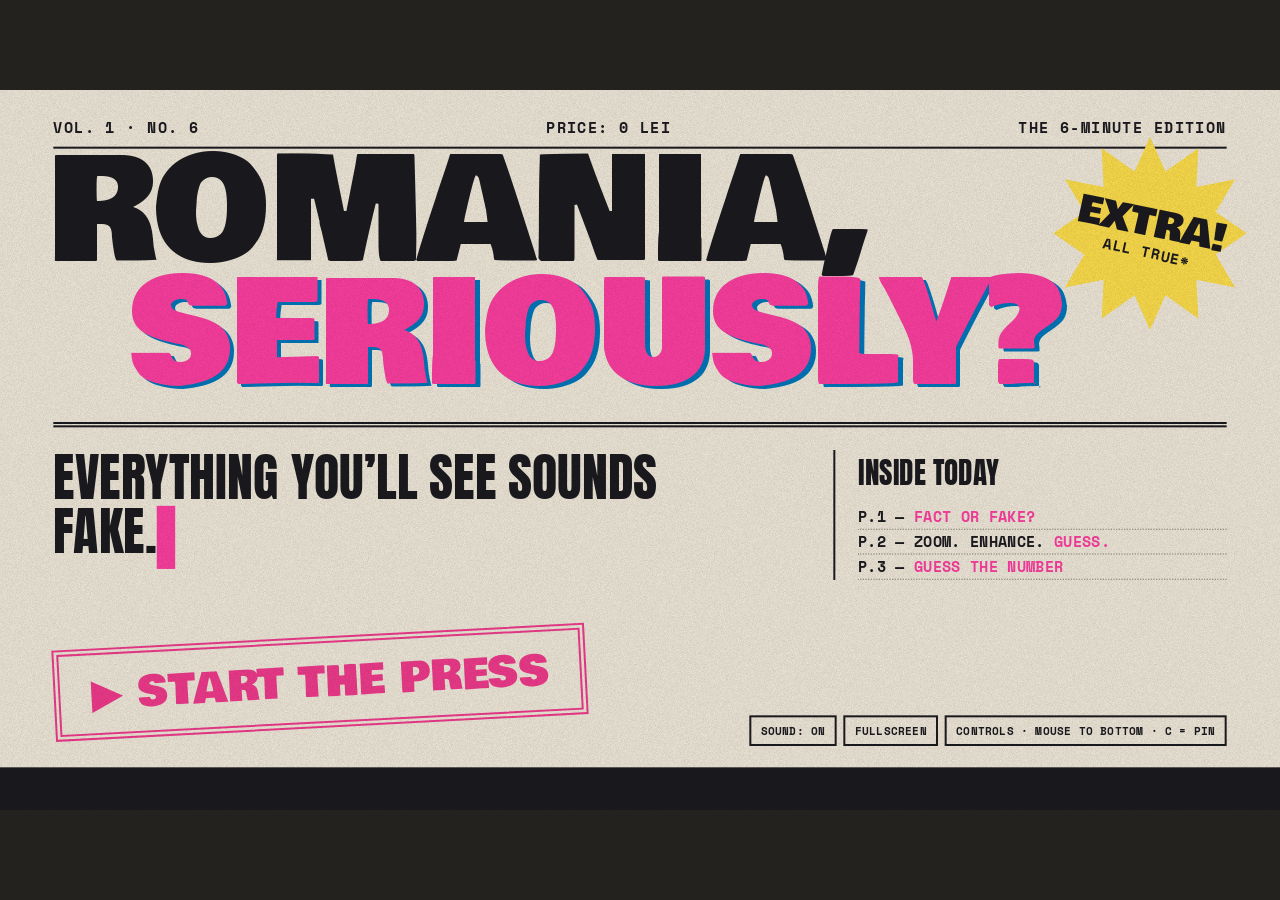
==== commit c41faf91: "Quest: new risograph-tabloid look and all-new verified content Same engine, controls, scoring and pa" ====
--- a/quest/index.html
+++ b/quest/index.html
@@ -3,308 +3,386 @@
 <head>
 <meta charset="utf-8">
 <meta name="viewport" content="width=device-width, initial-scale=1">
-<title>Romania: Unlocked — The Quest</title>
+<title>Romania, Seriously? — The 6-Minute Quest</title>
 <link rel="preconnect" href="https://fonts.googleapis.com">
 <link rel="preconnect" href="https://fonts.gstatic.com" crossorigin>
-<link href="https://fonts.googleapis.com/css2?family=Chakra+Petch:wght@400;500;600;700&display=swap" rel="stylesheet">
+<link href="https://fonts.googleapis.com/css2?family=Anton&family=Bowlby+One&family=Permanent+Marker&family=Space+Mono:wght@400;700&display=swap" rel="stylesheet">
 <style>
-/* ROMANIA: UNLOCKED — THE QUEST (mini version, ~6 minutes, no phones)
-   VOICE  arcade game show, fast and loud
-   IDEA   a game cartridge "loading Romania": HUD, levels, a boss, a victory screen
-   COLOUR near-black, neon yellow lead, flag blue/yellow/red as accents
-   TYPE   Chakra Petch only
-   LAYOUT 1920x1080 stage scaled to the screen; every section has its own composition */
-:root { --ink:#08080a; --ink2:#141519; --ink3:#1f2026; --line:#2e2f37; --y:#ffe600; --fb:#0b3bff; --fy:#fcd116; --fr:#e8112d; --w:#f5f4ef; --mute:#8d8f9b; --font:'Chakra Petch','Segoe UI',system-ui,sans-serif; }
+/* ROMANIA, SERIOUSLY? — mini quest (~6 minutes, no phones)
+   VOICE  a tabloid that only prints true stories that sound fake
+   LOOK   risograph print: paper, grain, fluorescent pink + riso blue + green + yellow, misregistration, stamps, tape
+   TYPE   Bowlby One (shouting) · Anton (headlines) · Space Mono (captions, facts) · Permanent Marker (scribbles)
+   LAYOUT 1920x1080 stage scaled to the screen; every section is its own printed page */
+:root { --paper:#f2ecdf; --paper2:#e8dfcc; --k:#1b1a1f; --pk:#ff3fa4; --bl:#0078bf; --gr:#00a95c; --yl:#ffe14d; --mute:#6f6a60;
+  --f-shout:'Bowlby One',Impact,sans-serif; --f-head:'Anton',Impact,'Arial Narrow',sans-serif; --f-mono:'Space Mono',ui-monospace,monospace; --f-hand:'Permanent Marker','Comic Sans MS',cursive;
+  --grain:url("data:image/svg+xml,%3Csvg xmlns='http://www.w3.org/2000/svg' width='260' height='260'%3E%3Cfilter id='n'%3E%3CfeTurbulence type='fractalNoise' baseFrequency='.85' numOctaves='3' stitchTiles='stitch'/%3E%3CfeColorMatrix values='0 0 0 0 .1 0 0 0 0 .08 0 0 0 0 .05 0 0 0 .55 0'/%3E%3C/filter%3E%3Crect width='100%25' height='100%25' filter='url(%23n)'/%3E%3C/svg%3E");
+  --dots:radial-gradient(circle, rgba(27,26,31,.22) 28%, transparent 31%) 0 0/12px 12px; }
 * { box-sizing:border-box; min-width:0; }
-html,body { margin:0; height:100%; background:#000; color:var(--w); font-family:var(--font); overflow:hidden; }
-button,input { font-family:var(--font); }
-#stage { position:absolute; left:50%; top:50%; width:1920px; height:1080px; transform-origin:center; overflow:hidden; background:var(--ink); }
+html,body { margin:0; height:100%; background:#24221f; color:var(--k); font-family:var(--f-mono); overflow:hidden; }
+button,input { font-family:inherit; }
+#stage { position:absolute; left:50%; top:50%; width:1920px; height:1080px; transform-origin:center; overflow:hidden; background:var(--paper); }
+#stage::after { content:''; position:absolute; inset:0; background:var(--grain); opacity:.45; mix-blend-mode:multiply; pointer-events:none; z-index:90; }
 #screen { position:absolute; inset:0; }
-.abs { position:absolute; }
+.pg { position:absolute; inset:0; overflow:hidden; }
 @keyframes up { from { opacity:0; transform:translateY(50px); } }
 @keyframes fade { from { opacity:0; } }
 @keyframes blink { 50% { opacity:.2; } }
-@keyframes pulse { 50% { transform:scale(1.06); } }
+@keyframes wob { 50% { transform:rotate(var(--r2,2deg)); } }
+@keyframes spinS { to { transform:rotate(360deg); } }
 .in { animation:up .7s cubic-bezier(.2,.8,.2,1) both; }
 .d1 { animation-delay:.12s; } .d2 { animation-delay:.24s; } .d3 { animation-delay:.36s; } .d4 { animation-delay:.5s; }
-
-/* photos with fallback */
-.ph { position:absolute; inset:0; overflow:hidden; background:var(--m-dim) 0 0/84px 84px, linear-gradient(135deg,#20212a,#0b0c10); }
-.ph img { position:absolute; inset:0; width:100%; height:100%; object-fit:cover; opacity:0; transition:opacity .6s, transform 1.4s cubic-bezier(.2,.8,.2,1), filter .9s; }
+.mis { text-shadow:7px 5px 0 var(--pk), -5px -3px 0 rgba(0,120,191,.85); }
+.mis-s { text-shadow:4px 3px 0 var(--pk), -3px -2px 0 rgba(0,120,191,.8); }
+.lbl { font-family:var(--f-mono); font-weight:700; font-size:24px; letter-spacing:.12em; text-transform:uppercase; }
+.hand { font-family:var(--f-hand); }
+.tape { position:absolute; width:170px; height:46px; background:rgba(255,225,77,.72); box-shadow:0 2px 6px rgba(0,0,0,.08); z-index:3; }
+.tape::before, .tape::after { content:''; position:absolute; top:0; bottom:0; width:10px; background:inherit; clip-path:polygon(0 0,100% 10%,40% 25%,100% 40%,30% 55%,100% 70%,40% 85%,100% 100%,0 100%); }
+.tape::before { left:-10px; transform:scaleX(-1); } .tape::after { right:-10px; }
+
+/* photos: duotone halftone with illustrated fallback */
+.ph { position:absolute; inset:0; overflow:hidden; background:var(--dots), var(--paper2); }
+.ph img { position:absolute; inset:0; width:100%; height:100%; object-fit:cover; opacity:0; filter:grayscale(1) contrast(1.25); mix-blend-mode:multiply; transition:opacity .6s, transform 1.4s cubic-bezier(.2,.8,.2,1); }
 .ph img.ok { opacity:1; }
-.ph .fbm { position:absolute; left:50%; top:46%; width:240px; height:240px; transform:translate(-50%,-50%); background:var(--m-romb) center/contain no-repeat; }
-
-/* HUD */
-#hud { position:absolute; left:0; right:0; top:0; height:86px; z-index:40; display:flex; align-items:center; gap:28px; padding:0 34px; background:linear-gradient(var(--ink) 70%, rgba(8,8,10,0)); pointer-events:none; }
+.ph::after { content:''; position:absolute; inset:0; background:var(--dots); opacity:.55; pointer-events:none; }
+.ph .fbm { position:absolute; inset:0; display:grid; place-items:center; font-style:normal; font-family:var(--f-shout); font-size:300px; color:var(--pk); opacity:.5; }
+.ph .fbm::after { content:'?'; }
+
+/* HUD: the newspaper's top strip */
+#hud { position:absolute; left:0; right:0; top:0; height:84px; z-index:40; display:flex; align-items:center; gap:26px; padding:0 34px; background:var(--paper); border-bottom:6px double var(--k); pointer-events:none; }
 #hud.off { display:none; }
-.h-title { font-size:22px; font-weight:700; letter-spacing:.04em; white-space:nowrap; }
-.h-title b { color:var(--y); }
+.h-title { font-family:var(--f-shout); font-size:24px; white-space:nowrap; letter-spacing:.01em; }
+.h-title b { color:var(--pk); font-weight:400; }
 .prog { flex:1; display:flex; gap:6px; }
-.seg { flex:1; position:relative; padding-top:10px; }
-.seg i { position:absolute; left:0; right:0; top:0; height:8px; background:var(--ink3); }
-.seg i::after { content:''; position:absolute; inset:0; width:var(--p,0%); background:var(--y); transition:width .5s; }
-.seg span { font-size:14px; font-weight:600; color:var(--mute); white-space:nowrap; }
-.seg small { font-size:13px; color:#55575f; margin-left:6px; display:none; }
-.seg.cur small { display:inline; color:var(--mute); }
-.seg.cur span { color:var(--y); } .seg.done span { color:var(--w); }
-.clock { font-size:30px; font-weight:700; color:var(--y); width:96px; text-align:right; }
-.clock.late { color:var(--fr); }
-.scores { display:flex; gap:10px; }
-.sc { min-width:150px; padding:6px 12px; border-left:6px solid var(--tc); background:rgba(255,255,255,.06); display:flex; justify-content:space-between; gap:10px; align-items:baseline; }
-.sc span { font-size:15px; font-weight:600; white-space:nowrap; overflow:hidden; text-overflow:ellipsis; max-width:150px; }
-.sc b { font-size:26px; color:var(--tc); }
-.sc.act { background:rgba(255,255,255,.16); }
-
-/* countdown */
-.cd { position:absolute; width:170px; height:170px; cursor:pointer; z-index:20; }
-.cd svg { width:100%; height:100%; transform:rotate(-90deg); }
-.cd circle { fill:none; stroke-width:10; }
-.cd .bg { stroke:rgba(255,255,255,.12); } .cd .fg { stroke:var(--y); stroke-dasharray:100; stroke-dashoffset:calc(100 - var(--f,1)*100); transition:stroke-dashoffset .1s linear; }
-.cd b { position:absolute; inset:0; display:grid; place-items:center; font-size:74px; font-weight:700; }
-.cd small { position:absolute; left:-40px; right:-40px; top:100%; margin-top:8px; text-align:center; font-size:16px; color:var(--mute); }
+.seg { flex:1; position:relative; padding-top:12px; }
+.seg i { position:absolute; left:0; right:0; top:0; height:8px; background:rgba(27,26,31,.12); }
+.seg i::after { content:''; position:absolute; inset:0; width:var(--p,0%); background:var(--k); transition:width .5s; }
+.seg.cur i::after { background:var(--pk); }
+.seg span { font-size:14px; font-weight:700; color:var(--mute); white-space:nowrap; letter-spacing:.04em; }
+.seg small { font-size:13px; color:var(--mute); margin-left:6px; display:none; }
+.seg.cur small { display:inline; }
+.seg.cur span { color:var(--pk); } .seg.done span { color:var(--k); }
+.clock { font-family:var(--f-shout); font-size:30px; width:100px; text-align:right; }
+.clock.late { color:var(--pk); }
+.scores { display:flex; gap:12px; }
+.sc { min-width:150px; padding:5px 12px; border:3px solid var(--k); box-shadow:5px 5px 0 var(--tc); background:var(--paper); display:flex; justify-content:space-between; gap:10px; align-items:baseline; }
+.sc span { font-size:14px; font-weight:700; white-space:nowrap; overflow:hidden; text-overflow:ellipsis; max-width:150px; }
+.sc b { font-family:var(--f-shout); font-weight:400; font-size:24px; color:var(--tc); }
+.sc.act { background:var(--yl); }
+
+/* countdown: a stopwatch */
+.cd { position:absolute; width:180px; height:180px; cursor:pointer; z-index:20; border-radius:50%; background:var(--paper); box-shadow:8px 8px 0 var(--k); }
+.cd::before { content:''; position:absolute; left:50%; top:-26px; width:40px; height:30px; margin-left:-20px; background:var(--k); border-radius:6px 6px 0 0; }
+.cd svg { position:relative; width:100%; height:100%; transform:rotate(-90deg); }
+.cd circle { fill:none; stroke-width:12; }
+.cd .bg { stroke:var(--k); stroke-width:14; } .cd .fg { stroke:var(--pk); stroke-width:9; stroke-dasharray:100; stroke-dashoffset:calc(100 - var(--f,1)*100); transition:stroke-dashoffset .1s linear; }
+.cd b { position:absolute; inset:0; display:grid; place-items:center; font-family:var(--f-shout); font-weight:400; font-size:70px; }
+.cd small { position:absolute; left:-50px; right:-50px; top:100%; margin-top:16px; text-align:center; font-size:15px; font-weight:700; color:var(--mute); letter-spacing:.06em; }
 .cd.run small { visibility:hidden; }
-.cd.low .fg { stroke:var(--fr); } .cd.low { animation:pulse .5s infinite; }
-.cd.end b { color:var(--fr); }
+.cd.low { animation:shake .25s infinite; } .cd.low .fg { stroke:var(--k); }
+@keyframes shake { 25% { transform:translate(-4px,2px) rotate(-3deg); } 75% { transform:translate(4px,-2px) rotate(3deg); } }
+.cd.end b { color:var(--pk); }
 .rv .cd { display:none; }
 
-/* award strip (appears after reveals) */
-.award { position:absolute; right:40px; bottom:40px; z-index:25; display:flex; gap:10px; align-items:center; animation:up .5s .3s both; }
-.award > span { font-size:20px; font-weight:700; color:var(--mute); margin-right:6px; }
-.award button { border:3px solid var(--tc); background:rgba(8,8,10,.85); color:var(--w); font-size:20px; font-weight:700; padding:12px 16px; cursor:pointer; }
-.award button:hover { background:var(--tc); color:var(--ink); }
-.award button b { color:var(--tc); margin-left:6px; } .award button:hover b { color:var(--ink); }
-
-/* splash between sections */
-#splash { position:absolute; inset:0; z-index:60; pointer-events:none; display:none; }
-#splash.on { display:block; animation:splash 1.6s cubic-bezier(.7,0,.3,1) both; }
-@keyframes splash { 0% { clip-path:polygon(0 0,0 0,0 100%,0 100%); } 25%,72% { clip-path:polygon(0 0,100% 0,100% 100%,0 100%); } 100% { clip-path:polygon(100% 0,100% 0,100% 100%,100% 100%); } }
-#splash .sp-bg { position:absolute; inset:0; background:var(--y); }
-#splash .sp-band { position:absolute; left:0; right:0; top:120px; height:84px; background:var(--m-romb-k) 0 center/84px 84px repeat-x; }
-#splash .sp-band.b2 { top:auto; bottom:120px; }
-#splash .sp-t { position:absolute; left:140px; top:330px; color:var(--ink); }
-#splash .sp-t small { display:block; font-size:44px; font-weight:700; }
-#splash .sp-t b { display:block; font-size:190px; line-height:.9; font-weight:700; }
-#splash .sp-t i { font-style:normal; font-size:40px; font-weight:600; }
+/* award strip: team stickers */
+.award { position:absolute; right:44px; bottom:40px; z-index:25; display:flex; gap:14px; align-items:center; animation:up .5s .3s both; }
+.award > span { font-family:var(--f-hand); font-size:34px; margin-right:6px; transform:rotate(-3deg); }
+.award button { border:4px solid var(--k); background:var(--paper); color:var(--k); font-size:20px; font-weight:700; padding:12px 16px; cursor:pointer; box-shadow:6px 6px 0 var(--tc); transform:rotate(-1.5deg); }
+.award button:nth-of-type(2) { transform:rotate(1.5deg); }
+.award button:hover { background:var(--tc); color:var(--paper); }
+.award button b { color:var(--tc); margin-left:8px; font-family:var(--f-shout); font-weight:400; } .award button:hover b { color:var(--paper); }
+
+/* splash: the spinning newspaper */
+#splash { position:absolute; inset:0; z-index:60; pointer-events:none; display:none; background:var(--bl); overflow:hidden; }
+#splash::before { content:''; position:absolute; inset:-50%; background:radial-gradient(circle, rgba(255,255,255,.16) 30%, transparent 32%) 0 0/26px 26px; transform:rotate(15deg); }
+#splash.on { display:block; animation:spBg 1.9s both; }
+@keyframes spBg { 0% { opacity:0; } 8%,84% { opacity:1; } 100% { opacity:0; } }
+.sp-paper { position:absolute; left:50%; top:50%; width:1380px; height:760px; margin:-380px 0 0 -690px; background:var(--paper); box-shadow:24px 24px 0 var(--k); padding:44px 60px; }
+#splash.on .sp-paper { animation:spin 1.9s cubic-bezier(.3,.9,.3,1) both; }
+@keyframes spin { 0% { transform:scale(.05) rotate(-900deg); } 42% { transform:scale(1) rotate(-3deg); } 82% { transform:scale(1) rotate(-3deg); } 100% { transform:scale(1.25) rotate(4deg) translateY(1400px); } }
+.sp-top { display:flex; justify-content:space-between; border-bottom:6px double var(--k); padding-bottom:12px; font-size:24px; font-weight:700; letter-spacing:.1em; }
+.sp-mast { font-family:var(--f-shout); font-size:50px; text-align:center; padding:12px 0; border-bottom:3px solid var(--k); }
+.sp-mast b { color:var(--pk); font-weight:400; }
+#sp-k { display:block; margin-top:34px; font-family:var(--f-hand); font-size:54px; color:var(--bl); transform:rotate(-2deg); }
+#sp-n { display:block; font-family:var(--f-shout); font-weight:400; font-size:150px; line-height:.95; margin-top:6px; }
+#sp-d { display:block; margin-top:28px; font-size:30px; font-weight:700; font-style:normal; letter-spacing:.06em; }
 
 /* fx */
 #fx { position:absolute; inset:0; pointer-events:none; z-index:70; }
-.pop { position:absolute; left:50%; top:36%; transform:translate(-50%,-50%); text-align:center; animation:pop 1.6s cubic-bezier(.2,.8,.2,1) both; }
-.pop b { display:block; font-size:110px; font-weight:700; color:var(--tc); text-shadow:6px 6px 0 var(--ink); }
-.pop span { font-size:32px; font-weight:700; background:var(--ink); padding:4px 16px; }
-@keyframes pop { 0% { opacity:0; transform:translate(-50%,-20%) scale(.5); } 15% { opacity:1; transform:translate(-50%,-50%) scale(1.1); } 70% { opacity:1; transform:translate(-50%,-62%); } 100% { opacity:0; transform:translate(-50%,-130%); } }
-.flash { position:absolute; inset:0; display:grid; place-items:center; animation:fl 1.2s both; background:rgba(8,8,10,.5); }
-.flash span { font-size:200px; font-weight:700; color:var(--fr); text-shadow:10px 10px 0 var(--ink); }
-@keyframes fl { 0% { opacity:0; } 12%,70% { opacity:1; } 100% { opacity:0; } }
+.pop { position:absolute; left:50%; top:38%; transform:translate(-50%,-50%); text-align:center; animation:pop 1.6s cubic-bezier(.2,.8,.2,1) both; }
+.pop b { display:inline-block; font-family:var(--f-shout); font-weight:400; font-size:120px; color:var(--paper); background:var(--tc); border:7px solid var(--k); padding:0 34px; box-shadow:12px 12px 0 var(--k); transform:rotate(-4deg); }
+.pop span { display:block; margin-top:26px; font-family:var(--f-hand); font-size:44px; color:var(--k); }
+@keyframes pop { 0% { opacity:0; transform:translate(-50%,-30%) scale(2); } 14% { opacity:1; transform:translate(-50%,-50%) scale(1); } 70% { opacity:1; transform:translate(-50%,-56%); } 100% { opacity:0; transform:translate(-50%,-120%); } }
+.flash { position:absolute; inset:0; display:grid; place-items:center; animation:fl 1.2s both; background:rgba(242,236,223,.55); }
+.flash span { font-family:var(--f-shout); font-size:190px; color:var(--pk); border:16px double var(--pk); padding:0 50px; transform:rotate(-8deg); mix-blend-mode:multiply; animation:stampIn .35s cubic-bezier(.3,1.6,.5,1) both; }
+@keyframes fl { 0% { opacity:0; } 10%,72% { opacity:1; } 100% { opacity:0; } }
 canvas.conf { position:absolute; inset:0; width:100%; height:100%; }
-
-/* ===== BOOT ===== */
-.boot .ph img { filter:grayscale(1) contrast(1.3) brightness(.5); }
-.boot .ph::after { content:''; position:absolute; inset:0; background:linear-gradient(90deg, rgba(8,8,10,.97) 0%, rgba(8,8,10,.6) 55%, rgba(11,59,255,.45) 100%); }
-.flagstrip { position:absolute; left:0; top:0; bottom:0; width:36px; background:linear-gradient(var(--fb) 0 33.3%, var(--fy) 33.3% 66.6%, var(--fr) 66.6%); }
-.bt-main { position:absolute; left:150px; top:130px; right:150px; }
-.bt-main h1 { margin:0; font-size:236px; line-height:.8; font-weight:700; position:relative; }
-.bt-main h1.y { color:var(--y); }
-.glitch::before, .glitch::after { content:attr(data-t); position:absolute; inset:0; opacity:0; pointer-events:none; }
-.glitch::before { color:var(--fr); animation:g1 4.5s infinite steps(1); } .glitch::after { color:var(--fb); animation:g2 4.5s infinite steps(1); }
-@keyframes g1 { 0%,90%,100% { opacity:0; } 91% { opacity:.9; transform:translate(-9px,3px); clip-path:inset(12% 0 52% 0); } 93% { opacity:.9; transform:translate(7px,-2px); clip-path:inset(60% 0 6% 0); } 95% { opacity:0; } }
-@keyframes g2 { 0%,91%,100% { opacity:0; } 92% { opacity:.9; transform:translate(9px,0); clip-path:inset(38% 0 32% 0); } 94% { opacity:.9; transform:translate(-6px,4px); clip-path:inset(4% 0 76% 0); } 96% { opacity:0; } }
-.bt-tag { display:inline-block; margin-top:38px; background:var(--y); color:var(--ink); font-size:46px; font-weight:700; padding:6px 22px; }
-.bt-hook { margin-top:34px; font-size:52px; font-weight:600; line-height:1.1; min-height:60px; white-space:nowrap; }
-.bt-hook i { font-style:normal; color:var(--y); animation:blink 1s steps(1) infinite; }
-.bt-start { margin-top:30px; background:none; border:5px solid var(--y); color:var(--y); font-size:52px; font-weight:700; padding:18px 54px; cursor:pointer; box-shadow:10px 10px 0 var(--fr); }
-.bt-start:hover { background:var(--y); color:var(--ink); }
-.bt-start span { animation:blink 1.1s steps(1) infinite; }
-.bt-log { position:absolute; right:90px; top:600px; width:420px; font-size:22px; line-height:1.7; color:#5f616c; }
-.bt-log div { animation:fade .3s both; } .bt-log b { color:#00e08a; }
-.bt-tools { position:absolute; right:90px; bottom:50px; display:flex; gap:12px; }
-.tool { background:rgba(8,8,10,.6); border:2px solid #3a3b44; color:var(--mute); font-size:20px; padding:10px 18px; cursor:pointer; }
-.tool:hover { color:var(--w); border-color:var(--w); }
-.load { position:absolute; inset:0; background:var(--ink); z-index:10; display:none; align-items:center; justify-content:center; }
+@keyframes stampIn { from { transform:rotate(-8deg) scale(2.8); opacity:0; } }
+
+/* ===== FRONT PAGE (boot) ===== */
+.front { background:var(--paper); }
+.fp-top { position:absolute; left:80px; right:80px; top:40px; display:flex; justify-content:space-between; font-size:22px; font-weight:700; letter-spacing:.12em; border-bottom:3px solid var(--k); padding-bottom:12px; }
+.fp-mast { position:absolute; left:70px; top:92px; margin:0; font-family:var(--f-shout); font-weight:400; font-size:214px; line-height:.86; letter-spacing:-.01em; }
+.fp-mast span { display:block; }
+.fp-mast .l2 { color:var(--pk); text-shadow:7px 5px 0 var(--bl); margin-left:120px; }
+.fp-rule { position:absolute; left:80px; right:80px; top:498px; border-top:8px double var(--k); }
+.fp-hook { position:absolute; left:80px; top:540px; width:1080px; font-family:var(--f-head); font-size:78px; line-height:1.04; text-transform:uppercase; min-height:250px; }
+.fp-hook i { font-style:normal; color:var(--pk); animation:blink 1s steps(1) infinite; }
+.fp-start { position:absolute; left:80px; top:820px; background:transparent; border:10px double var(--pk); color:var(--pk); font-family:var(--f-shout); font-size:62px; padding:10px 46px; cursor:pointer; transform:rotate(-3deg); mix-blend-mode:multiply; transition:transform .15s; }
+.fp-start:hover { transform:rotate(-1deg) scale(1.04); background:rgba(255,63,164,.12); }
+.fp-start span { animation:blink 1.2s steps(1) infinite; }
+.fp-col { position:absolute; left:1250px; right:80px; top:540px; border-left:3px solid var(--k); padding-left:34px; }
+.fp-col h3 { margin:0 0 16px; font-family:var(--f-head); font-weight:400; font-size:44px; }
+.fp-col #blog div { font-size:23px; font-weight:700; line-height:1.55; border-bottom:2px dotted rgba(27,26,31,.35); animation:up .4s both; }
+.fp-col #blog b { color:var(--pk); }
+.burst { position:absolute; right:50px; top:70px; width:290px; height:290px; display:grid; place-items:center; z-index:2; }
+.burst::before { content:''; position:absolute; inset:0; background:var(--yl); clip-path:polygon(50% 0,58% 18%,75% 6%,74% 26%,94% 22%,84% 39%,100% 50%,84% 61%,94% 78%,74% 74%,75% 94%,58% 82%,50% 100%,42% 82%,25% 94%,26% 74%,6% 78%,16% 61%,0 50%,16% 39%,6% 22%,26% 26%,25% 6%,42% 18%); animation:spinS 24s linear infinite; }
+.burst b { position:relative; font-family:var(--f-shout); font-weight:400; font-size:56px; line-height:.9; text-align:center; transform:rotate(12deg); }
+.burst b small { display:block; font-family:var(--f-mono); font-size:22px; font-weight:700; letter-spacing:.08em; margin-top:8px; }
+.ticker { position:absolute; left:0; right:0; bottom:0; height:64px; background:var(--k); color:var(--yl); overflow:hidden; white-space:nowrap; z-index:4; }
+.ticker div { display:inline-block; padding-left:100%; font-family:var(--f-head); font-size:34px; line-height:64px; letter-spacing:.04em; animation:tick 38s linear infinite; }
+@keyframes tick { to { transform:translateX(-100%); } }
+.fp-tools { position:absolute; right:80px; bottom:96px; display:flex; gap:10px; z-index:4; }
+.tool { background:var(--paper); border:3px solid var(--k); color:var(--k); font-size:16px; font-weight:700; padding:8px 14px; cursor:pointer; letter-spacing:.05em; }
+.tool:hover { background:var(--k); color:var(--paper); }
+.load { position:absolute; inset:0; background:var(--k); z-index:10; display:none; align-items:center; justify-content:center; color:var(--paper); }
 .load.on { display:flex; }
-.load-in { width:1200px; }
-.load-n { font-size:250px; font-weight:700; line-height:1; color:var(--y); }
-.load-bar { height:46px; margin:28px 0; border:4px solid var(--w); }
-.load-bar i { display:block; height:100%; width:0; background:var(--m-romb-k) 0 center/38px 38px repeat-x, var(--y); }
-.load-l { font-size:38px; font-weight:600; letter-spacing:.08em; }
-
-/* ===== TEAMS ===== */
-.teams { position:absolute; inset:0; display:flex; }
-.tcol { flex:1; position:relative; background:var(--tc); color:var(--ink); padding:190px 50px 0; display:flex; flex-direction:column; }
-.tcol::before { content:''; position:absolute; left:0; right:0; bottom:0; height:340px; background:var(--m-romb-k) 0 0/90px 90px; opacity:.16; }
-.tcol em { font-style:normal; font-size:200px; font-weight:700; line-height:.8; opacity:.25; }
-.tcol input { width:100%; background:transparent; border:0; border-bottom:5px solid var(--ink); color:var(--ink); font-size:50px; font-weight:700; padding:10px 0; outline:none; text-transform:uppercase; }
-.tcol input:focus { background:rgba(255,255,255,.25); }
-.tcol small { margin-top:12px; font-size:22px; font-weight:600; opacity:.7; }
-.rules { position:absolute; left:0; right:0; bottom:0; background:var(--ink); padding:40px 60px 46px; z-index:2; }
-.rules p { margin:0; font-size:44px; font-weight:600; line-height:1.2; }
-.rules p b { color:var(--y); }
-.rules .hint { margin-top:14px; font-size:22px; color:var(--mute); }
-
-/* ===== MYTH SCANNER ===== */
-.myth { position:absolute; inset:0; background:radial-gradient(ellipse at 50% 45%, #10204a 0%, var(--ink) 65%); overflow:hidden; }
-.myth::before { content:''; position:absolute; inset:0; background:repeating-linear-gradient(0deg, rgba(255,255,255,.035) 0 2px, transparent 2px 6px); }
-.myth .ph { opacity:.22; } .myth .ph img { filter:grayscale(1) blur(2px); }
-.myth.rv .ph { opacity:.45; } .myth.rv .ph img { filter:none; }
-.scanline { position:absolute; left:0; right:0; height:6px; background:var(--y); box-shadow:0 0 40px var(--y); opacity:.7; animation:scan 2.4s linear infinite; z-index:3; }
-@keyframes scan { from { top:90px; } to { top:1080px; } }
-.myth.rv .scanline { display:none; }
-.mk { position:absolute; left:110px; top:130px; font-size:28px; font-weight:700; color:var(--y); letter-spacing:.06em; z-index:4; }
-.mk i { font-style:normal; color:var(--fr); animation:blink 1s steps(1) infinite; margin-right:10px; }
-.mq { position:absolute; left:110px; right:340px; top:200px; font-size:104px; line-height:1.02; font-weight:700; z-index:4; text-wrap:balance; transition:font-size .4s, top .4s; }
-.myth.rv .mq { font-size:62px; top:190px; color:#c9cbd6; }
-.brackets { position:absolute; left:0; right:0; bottom:0; height:250px; display:flex; z-index:4; }
-.br { flex:1; display:flex; align-items:center; justify-content:center; gap:30px; font-size:130px; font-weight:700; transition:opacity .4s, background .4s; }
-.br em { font-style:normal; font-size:34px; color:var(--ink); background:var(--w); padding:4px 14px; }
-.br.t { background:linear-gradient(transparent, rgba(11,59,255,.45)); border-top:8px solid var(--fb); }
-.br.f { background:linear-gradient(transparent, rgba(232,17,45,.4)); border-top:8px solid var(--fr); }
-.br.ok.t { background:var(--fb); } .br.ok.f { background:var(--fr); }
-.br.no { opacity:.18; }
-.myth .cd { right:110px; top:150px; }
-.verdict { position:absolute; left:110px; top:350px; z-index:5; font-size:96px; font-weight:700; padding:4px 26px; transform:rotate(-3deg); animation:slam .45s cubic-bezier(.3,1.6,.5,1) both; }
-.verdict.v-t { background:var(--y); color:var(--ink); } .verdict.v-f { background:var(--fr); color:var(--w); }
-@keyframes slam { from { transform:rotate(-3deg) scale(2.6); opacity:0; } }
-.mfact { position:absolute; left:110px; right:420px; top:530px; z-index:5; font-size:42px; line-height:1.25; font-weight:500; animation:up .6s .3s both; }
-.mfact b { color:var(--y); }
-
-/* ===== FOOD LOOT ===== */
-.food { position:absolute; inset:0; overflow:hidden; background:var(--ink); }
-.food .ph img { transform:scale(1.9); transform-origin:var(--fo,50% 50%); }
-.food.rv .ph img { transform:scale(1); }
-.food .shade { position:absolute; inset:0; background:radial-gradient(ellipse at 50% 50%, transparent 30%, rgba(8,8,10,.85) 85%); transition:opacity .8s; }
-.food.rv .shade { background:linear-gradient(90deg, rgba(8,8,10,.88) 0%, rgba(8,8,10,.2) 50%, rgba(8,8,10,.75) 100%); }
-.fq { position:absolute; left:0; right:0; bottom:90px; text-align:center; font-size:150px; line-height:.9; font-weight:700; color:transparent; -webkit-text-stroke:4px var(--y); text-shadow:none; }
-.fq b { color:var(--y); -webkit-text-stroke:0; }
-.fnum { position:absolute; left:80px; top:120px; font-size:28px; font-weight:700; background:var(--y); color:var(--ink); padding:6px 16px; }
-.food .cd { right:80px; top:120px; }
-.fname { position:absolute; left:80px; bottom:110px; font-size:220px; line-height:.85; font-weight:700; color:var(--y); text-shadow:8px 8px 0 var(--ink); animation:nameIn .8s cubic-bezier(.2,.8,.2,1) both; }
-@keyframes nameIn { from { opacity:0; transform:translateX(-140px); letter-spacing:.2em; } }
-.finfo { position:absolute; right:70px; top:150px; width:620px; display:flex; flex-direction:column; gap:26px; }
-.finfo div { border-left:8px solid var(--y); padding:6px 0 6px 22px; animation:up .6s both; }
-.finfo div:nth-child(2) { animation-delay:.15s; border-color:var(--fb); } .finfo div:nth-child(3) { animation-delay:.3s; border-color:var(--fr); }
-.finfo small { display:block; font-size:20px; font-weight:700; color:var(--mute); letter-spacing:.06em; }
-.finfo p { margin:4px 0 0; font-size:34px; line-height:1.2; font-weight:600; }
-
-/* ===== LANGUAGE CHAOS ===== */
-.lang { position:absolute; inset:0; background:var(--ink); overflow:hidden; }
-.lang::before { content:''; position:absolute; left:0; right:0; top:86px; height:56px; background:var(--m-romb) 0 center/56px 56px repeat-x; opacity:.85; }
-.lk { position:absolute; left:90px; top:180px; display:flex; gap:24px; align-items:baseline; }
-.lk b { font-size:30px; color:var(--y); } .lk span { font-size:26px; color:var(--mute); }
-.lhp { position:absolute; right:90px; top:186px; display:flex; gap:8px; }
-.lhp i { width:46px; height:22px; background:var(--fr); } .lhp i.x { background:var(--ink3); }
-.lword { position:absolute; left:0; right:0; top:250px; text-align:center; font-weight:700; line-height:1; color:var(--y); white-space:nowrap; letter-spacing:-.02em; transition:font-size .4s, top .4s; }
-.lang.rv .lword { top:240px; }
-.lguess { position:absolute; left:0; right:0; top:700px; text-align:center; font-size:58px; font-weight:700; }
-.lguess span { display:block; font-size:28px; color:var(--mute); font-weight:500; margin-top:10px; }
-.lsay { position:absolute; left:0; right:0; top:560px; display:flex; justify-content:center; flex-wrap:wrap; gap:12px 40px; animation:up .5s both; }
-.lsay .w { display:flex; gap:8px; }
-.lsay i { font-style:normal; font-size:70px; font-weight:700; padding:4px 22px; background:var(--w); color:var(--ink); }
-.lsay i.hi { background:var(--fr); color:var(--w); }
-.lmean { position:absolute; left:0; right:0; top:700px; text-align:center; font-size:84px; font-weight:700; animation:up .5s .15s both; }
-.lmean small { display:block; font-size:30px; font-weight:500; color:var(--mute); margin-top:12px; }
-.vol { position:absolute; left:90px; bottom:60px; display:flex; gap:12px; align-items:center; animation:up .5s .3s both; }
-.vol > span { font-size:24px; font-weight:700; color:var(--y); margin-right:10px; }
-.vol button { border:3px solid var(--tc); background:transparent; color:var(--w); font-size:22px; font-weight:700; padding:12px 18px; cursor:pointer; }
-.vol button:hover { background:var(--tc); color:var(--ink); }
-.twist .lword { font-size:150px; white-space:normal; padding:0 120px; line-height:1.02; top:250px; text-wrap:balance; }
-.twist .lmean { top:740px; font-size:44px; color:var(--mute); }
-.twist .lsay { top:600px; } .twist .lsay i { font-size:48px; }
-.wave { position:absolute; left:50%; top:610px; transform:translateX(-50%); display:flex; gap:8px; align-items:center; height:120px; }
-.wave i { width:14px; height:var(--h); background:var(--fr); animation:wv 1s var(--d) infinite alternate ease-in-out; }
-@keyframes wv { from { transform:scaleY(.2); } }
-
-/* ===== SURVIVAL ===== */
-.surv { position:absolute; inset:0; background:linear-gradient(#0a0c22, #1c0f28); overflow:hidden; }
-.surv::after { content:''; position:absolute; left:0; right:0; bottom:0; height:120px; background:#0c1f15; clip-path:polygon(0 50%,8% 50%,8% 30%,20% 30%,20% 55%,34% 55%,34% 20%,48% 20%,48% 45%,62% 45%,62% 10%,74% 10%,74% 40%,88% 40%,88% 25%,100% 25%,100% 100%,0 100%); }
-.sk { position:absolute; left:90px; top:130px; font-size:28px; font-weight:700; color:var(--y); display:flex; gap:24px; }
-.sk .hearts { color:var(--fr); letter-spacing:6px; }
-.st { position:absolute; left:90px; top:180px; font-size:100px; line-height:.95; font-weight:700; text-shadow:6px 6px 0 var(--fr); max-width:1450px; }
-.ss { position:absolute; left:90px; top:300px; font-size:46px; font-weight:600; max-width:1450px; line-height:1.2; }
-.ss b { color:var(--y); }
-.surv .cd { right:90px; top:130px; }
-.doors { position:absolute; left:90px; right:90px; top:430px; bottom:150px; display:flex; gap:26px; z-index:2; }
-.door { flex:1; position:relative; border:5px solid var(--w); background:linear-gradient(rgba(255,255,255,.04), rgba(255,255,255,0)), var(--ink2); padding:36px 34px; display:flex; flex-direction:column; transition:transform .5s, opacity .5s, border-color .4s; }
-.door::before { content:''; position:absolute; right:26px; top:50%; width:18px; height:18px; background:var(--y); transform:rotate(45deg); }
-.door em { font-style:normal; font-size:120px; font-weight:700; line-height:.8; color:var(--y); }
-.door span { margin-top:20px; font-size:44px; font-weight:700; line-height:1.08; }
-.door p { margin:auto 0 0; font-size:32px; line-height:1.22; font-weight:500; animation:up .5s .2s both; }
-.door .res { display:inline-block; font-size:22px; font-weight:700; padding:4px 12px; margin-bottom:12px; animation:up .5s both; }
-.door.ok { border-color:var(--y); transform:translateY(-14px); box-shadow:0 0 60px rgba(255,230,0,.25); }
-.door.ok .res { background:var(--y); color:var(--ink); }
-.door.no { opacity:.5; } .door.no .res { background:var(--fr); }
-.door.no::before { display:none; }
-.culture { position:absolute; left:90px; right:500px; bottom:44px; font-size:28px; line-height:1.25; animation:up .5s .4s both; z-index:3; }
-.culture b { background:#ff8a00; color:var(--ink); padding:2px 10px; margin-right:12px; font-size:20px; vertical-align:3px; }
-
-/* ===== FINAL BOSS ===== */
-.boss { position:absolute; inset:0; background:radial-gradient(circle at 50% 30%, #3d0610, #0b0204 70%); overflow:hidden; }
-.boss::before { content:''; position:absolute; inset:0; background:repeating-linear-gradient(0deg, rgba(255,255,255,.03) 0 2px, transparent 2px 6px); }
-.bhp { position:absolute; left:90px; right:90px; top:110px; display:flex; gap:20px; align-items:center; font-size:26px; font-weight:700; z-index:2; }
-.bhp .bar { flex:1; height:40px; border:4px solid var(--w); background:#2a0007; }
-.bhp .bar i { display:block; height:100%; background:linear-gradient(90deg, var(--fr), #ff7a00, var(--y)); transition:width 1.4s cubic-bezier(.2,.8,.2,1); }
-.bhp b { color:var(--y); width:130px; text-align:right; }
-.monster { position:absolute; left:110px; top:220px; width:380px; height:300px; animation:float 2.2s ease-in-out infinite; z-index:2; }
+.load-in { width:1300px; }
+.load-n { font-family:var(--f-shout); font-size:230px; line-height:1; color:var(--pk); text-shadow:9px 7px 0 var(--bl); }
+.load-bar { height:66px; margin:34px 0; border:5px solid var(--paper); position:relative; }
+.load-bar i { display:block; height:100%; width:0; background:repeating-linear-gradient(90deg, var(--paper) 0 30px, var(--paper2) 30px 34px); }
+.load-l { font-size:38px; font-weight:700; letter-spacing:.14em; }
+.reg { position:absolute; width:70px; height:70px; border:4px solid var(--paper); border-radius:50%; opacity:.6; }
+.reg::before, .reg::after { content:''; position:absolute; background:var(--paper); }
+.reg::before { left:50%; top:-20px; bottom:-20px; width:4px; margin-left:-2px; } .reg::after { top:50%; left:-20px; right:-20px; height:4px; margin-top:-2px; }
+
+/* ===== PRESS PASSES (teams) ===== */
+.teams { background:var(--dots), var(--paper); }
+.tm-h { position:absolute; left:100px; top:132px; font-family:var(--f-shout); font-size:76px; }
+.tm-h small { font-family:var(--f-hand); font-size:40px; color:var(--bl); margin-left:24px; }
+.pass { position:absolute; top:290px; width:500px; height:470px; background:var(--paper); border:5px solid var(--k); box-shadow:14px 14px 0 var(--k); }
+.pass:nth-child(2) { left:110px; transform:rotate(-3deg); } .pass:nth-child(3) { left:710px; transform:rotate(1.5deg); top:270px; } .pass:nth-child(4) { left:1310px; transform:rotate(-1deg); top:300px; }
+.pass .tape { left:165px; top:-24px; transform:rotate(-4deg); }
+.pass header { background:var(--tc); color:var(--paper); padding:16px 24px; font-size:26px; font-weight:700; letter-spacing:.16em; border-bottom:5px solid var(--k); }
+.pass em { display:block; font-style:normal; font-family:var(--f-shout); font-size:170px; line-height:1; padding:6px 24px 0; color:var(--tc); }
+.pass input { display:block; width:calc(100% - 48px); margin:0 24px; background:transparent; border:0; border-bottom:5px solid var(--k); color:var(--k); font-family:var(--f-head); font-size:58px; padding:6px 0; outline:none; text-transform:uppercase; }
+.pass input:focus { background:var(--yl); }
+.pass small { display:block; margin:12px 24px 0; font-size:18px; font-weight:700; color:var(--mute); letter-spacing:.08em; }
+.rules { position:absolute; left:0; right:0; bottom:0; background:var(--k); color:var(--paper); padding:34px 100px 40px; z-index:2; }
+.rules p { margin:0; font-family:var(--f-head); font-size:52px; line-height:1.12; text-transform:uppercase; }
+.rules p b { color:var(--yl); font-weight:400; }
+.rules .hint { margin-top:12px; font-size:20px; color:#b7b1a4; font-weight:700; letter-spacing:.04em; }
+
+/* ===== FACT OR FAKE (myth) ===== */
+.myth { background:var(--paper); }
+.mk { position:absolute; left:100px; top:118px; z-index:4; }
+.mk i { font-style:normal; color:var(--pk); margin-right:10px; }
+.clip { position:absolute; left:96px; top:168px; width:1210px; height:560px; background:#faf6ec; padding:46px 56px; transform:rotate(-1.2deg); box-shadow:10px 12px 0 rgba(27,26,31,.18); clip-path:polygon(0 1%,4% 0,9% 1.5%,15% 0,22% 1%,30% 0,38% 1.6%,46% .2%,55% 1.4%,63% 0,72% 1.5%,80% .2%,88% 1.4%,95% 0,100% 1%,100% 99%,96% 100%,90% 98.6%,83% 100%,75% 98.8%,67% 100%,58% 98.5%,50% 100%,42% 98.6%,34% 100%,26% 98.7%,18% 100%,10% 98.6%,4% 100%,0 99%); }
+.clip .src { font-size:20px; font-weight:700; letter-spacing:.14em; color:var(--mute); border-bottom:3px solid var(--k); padding-bottom:10px; margin-bottom:22px; }
+.mq { font-family:var(--f-head); font-size:92px; line-height:1.05; text-transform:uppercase; text-wrap:balance; }
+.myth.rv .mq { font-size:52px; line-height:1.08; color:#55514a; }
+.mfact { margin-top:26px; font-size:30px; line-height:1.38; font-weight:400; animation:up .6s .35s both; }
+.mfact b { background:var(--yl); padding:0 6px; }
+.verdict { position:absolute; left:1400px; top:112px; z-index:6; font-family:var(--f-shout); font-size:104px; line-height:1; padding:0 40px; border:14px double currentColor; transform:rotate(-9deg); mix-blend-mode:multiply; animation:stampIn .45s cubic-bezier(.3,1.6,.5,1) both; }
+.verdict small { display:block; font-family:var(--f-mono); font-size:22px; font-weight:700; letter-spacing:.2em; text-align:center; margin:-8px 0 10px; }
+.verdict.v-t { color:var(--bl); } .verdict.v-f { color:var(--pk); }
+.myth .cd { right:150px; top:200px; }
+.sealed { position:absolute; right:110px; top:470px; width:400px; height:250px; background:var(--paper2); border:4px solid var(--k); display:grid; place-items:center; transform:rotate(3deg); }
+.sealed::before { content:''; position:absolute; inset:0; background:linear-gradient(to bottom right, transparent calc(50% - 2px), var(--k) 50%, transparent calc(50% + 2px)), linear-gradient(to bottom left, transparent calc(50% - 2px), var(--k) 50%, transparent calc(50% + 2px)); background-size:100% 60%; background-repeat:no-repeat; }
+.sealed b { position:relative; font-family:var(--f-hand); font-size:40px; background:var(--pk); color:var(--paper); padding:6px 22px; transform:rotate(-6deg); }
+.ev { position:absolute; left:1380px; top:320px; width:450px; height:420px; z-index:4; animation:up .6s .5s both; }
+.brackets { position:absolute; left:0; right:0; bottom:0; height:236px; display:flex; z-index:4; }
+.br { flex:1; display:flex; align-items:center; justify-content:center; gap:32px; font-family:var(--f-shout); font-size:120px; transition:opacity .4s; position:relative; }
+.br em { font-style:normal; font-family:var(--f-hand); font-size:36px; }
+.br.t { color:var(--bl); border-top:8px solid var(--bl); background:repeating-linear-gradient(-45deg, rgba(0,120,191,.08) 0 14px, transparent 14px 28px); }
+.br.f { color:var(--pk); border-top:8px solid var(--pk); background:repeating-linear-gradient(45deg, rgba(255,63,164,.09) 0 14px, transparent 14px 28px); }
+.br.ok.t { background:var(--bl); color:var(--paper); } .br.ok.f { background:var(--pk); color:var(--paper); }
+.br.no { opacity:.2; }
+.myth .award { bottom:262px; right:60px; }
+/* evidence cards */
+.e-card { position:absolute; background:#faf6ec; border:4px solid var(--k); box-shadow:10px 10px 0 var(--k); padding:22px 24px; }
+.e-card h4 { margin:0 0 10px; font-size:18px; letter-spacing:.16em; color:var(--mute); }
+.e-card p { margin:0; font-size:22px; font-weight:700; line-height:1.35; }
+.e-big { font-family:var(--f-shout); font-size:70px; line-height:1; }
+.e-stamp { position:absolute; font-family:var(--f-shout); font-size:40px; padding:4px 16px; border:7px double currentColor; mix-blend-mode:multiply; }
+.board { position:absolute; left:0; right:0; top:0; background:#111; border:10px solid #2a2a2a; box-shadow:12px 12px 0 var(--k); padding:26px 22px 22px; color:#ff9a3c; transform:rotate(2deg); }
+.board .row { display:flex; justify-content:space-between; font-size:26px; font-weight:700; letter-spacing:.12em; color:#ffb870; opacity:.85; }
+.board .led { font-family:var(--f-mono); font-weight:700; font-size:150px; line-height:1; text-align:center; letter-spacing:.02em; color:#ff8a1f; text-shadow:0 0 18px rgba(255,138,31,.7); animation:flick 2.6s infinite; margin:14px 0 6px; }
+@keyframes flick { 0%,100% { opacity:1; } 47% { opacity:1; } 48% { opacity:.35; } 49% { opacity:1; } 72% { opacity:.6; } 73% { opacity:1; } }
+.vine { position:absolute; left:-30px; top:-96px; width:520px; height:300px; pointer-events:none; }
+
+/* ===== WHAT IS THAT? (mystery photo) ===== */
+.food { background:var(--paper); }
+.fnum { position:absolute; left:100px; top:118px; }
+.lens { position:absolute; left:150px; top:170px; width:780px; height:780px; border-radius:50%; overflow:hidden; border:30px solid var(--k); box-shadow:inset 0 0 0 8px var(--paper2), 20px 20px 0 rgba(27,26,31,.2); z-index:2; }
+.lens .ph img { transform:scale(3.2); transform-origin:var(--fo,50% 50%); }
+.lens .ph { animation:pan 9s ease-in-out infinite alternate; }
+@keyframes pan { to { transform:translate(-30px,20px); } }
+.lens::after { content:''; position:absolute; inset:0; border-radius:50%; background:radial-gradient(circle at 30% 25%, rgba(255,255,255,.5), transparent 28%); pointer-events:none; z-index:2; }
+.handle { position:absolute; left:810px; top:820px; width:110px; height:330px; background:var(--k); border-radius:30px; transform:rotate(-45deg); transform-origin:50% 0; z-index:1; }
+.handle::before { content:''; position:absolute; left:16px; right:16px; top:70px; height:24px; background:var(--pk); border-radius:6px; }
+.fq { position:absolute; left:1060px; top:190px; font-family:var(--f-shout); font-size:150px; line-height:.9; }
+.fq b { display:block; color:var(--pk); font-weight:400; }
+.scrib { position:absolute; font-family:var(--f-hand); font-size:44px; color:var(--bl); }
+.food .cd { left:1090px; top:720px; }
+.polaroid { position:absolute; left:90px; top:175px; width:920px; height:780px; background:#fbf8f1; padding:30px 30px 120px; border:3px solid rgba(27,26,31,.25); box-shadow:16px 16px 0 rgba(27,26,31,.25); transform:rotate(-2.5deg); animation:dropIn .8s cubic-bezier(.2,.9,.3,1.1) both; z-index:2; }
+@keyframes dropIn { from { transform:rotate(-14deg) translateY(-140px) scale(.7); opacity:0; } }
+.polaroid .ph { position:relative; height:100%; inset:auto; }
+.polaroid .tape { left:370px; top:-22px; transform:rotate(3deg); }
+.polaroid .cap { position:absolute; left:34px; right:34px; bottom:36px; font-family:var(--f-hand); font-size:36px; white-space:nowrap; overflow:hidden; text-overflow:ellipsis; }
+.fname { position:absolute; left:1080px; top:150px; right:70px; font-family:var(--f-shout); font-size:84px; line-height:.95; animation:up .7s .2s both; }
+.fname small { display:block; margin-top:14px; font-family:var(--f-hand); font-size:46px; color:var(--pk); }
+.finfo { position:absolute; left:1080px; right:70px; top:470px; display:flex; flex-direction:column; gap:18px; }
+.finfo div { border-left:12px solid var(--tc,var(--bl)); padding:2px 0 2px 20px; animation:up .6s both; }
+.finfo div:nth-child(1) { --tc:var(--bl); animation-delay:.3s; } .finfo div:nth-child(2) { --tc:var(--gr); animation-delay:.42s; } .finfo div:nth-child(3) { --tc:var(--pk); animation-delay:.54s; }
+.finfo small { display:block; font-size:18px; font-weight:700; letter-spacing:.14em; color:var(--mute); }
+.finfo p { margin:4px 0 0; font-size:26px; line-height:1.32; font-weight:700; }
+.food .award { bottom:34px; right:60px; }
+
+/* ===== GUESS THE NUMBER ===== */
+.num { background:var(--yl); }
+.num::before { content:''; position:absolute; inset:0; background:radial-gradient(circle, rgba(255,63,164,.35) 30%, transparent 33%) 0 0/22px 22px; mask:linear-gradient(115deg, #000, transparent 60%); -webkit-mask:linear-gradient(115deg, #000, transparent 60%); }
+.nk { position:absolute; left:100px; top:118px; }
+.nq { position:absolute; left:100px; right:100px; top:170px; font-family:var(--f-head); font-size:76px; line-height:1.06; text-transform:uppercase; text-wrap:balance; text-align:center; }
+.odo { position:absolute; left:0; right:0; top:390px; display:flex; justify-content:center; gap:22px; --h:300px; }
+.odo-d { position:relative; width:230px; height:var(--h); overflow:hidden; background:var(--paper); border:8px solid var(--k); box-shadow:14px 14px 0 var(--k); }
+.odo-d::after { content:''; position:absolute; left:0; right:0; top:50%; height:5px; background:rgba(27,26,31,.25); }
+.odo-s { display:block; animation:roll calc(.32s + var(--ix) * .05s) linear infinite; filter:blur(5px); }
+.odo-s i { display:block; height:var(--h); line-height:calc(var(--h) - 10px); text-align:center; font-style:normal; font-family:var(--f-shout); font-size:245px; }
+@keyframes roll { to { transform:translateY(calc(-10 * var(--h))); } }
+.odo.rv .odo-s { animation:land 1.5s cubic-bezier(.12,.75,.25,1.03) calc(var(--ix) * .28s) both; filter:none; }
+@keyframes land { from { transform:translateY(0); } to { transform:translateY(calc(var(--t) * var(--h))); } }
+.odo.rv .odo-d { animation:thud .3s calc(1.3s + var(--ix) * .28s) both; }
+@keyframes thud { 50% { transform:translateY(10px); } }
+.unit { position:absolute; left:0; right:0; top:736px; text-align:center; font-family:var(--f-shout); font-size:70px; animation:up .5s 1.1s both; }
+.nguess { position:absolute; left:0; right:0; top:810px; text-align:center; font-family:var(--f-hand); font-size:60px; }
+.nguess span { display:block; font-family:var(--f-mono); font-size:26px; font-weight:700; letter-spacing:.08em; margin-top:6px; }
+.nctx { position:absolute; left:80px; right:1080px; bottom:40px; font-size:25px; line-height:1.38; font-weight:700; background:var(--paper); border:4px solid var(--k); padding:16px 22px; box-shadow:8px 8px 0 var(--pk); animation:up .5s 1.4s both; }
+.num.rv .unit + .nctx { bottom:50px; }
+.num .award { right:60px; bottom:56px; animation-delay:1.4s; }
+.num.has-unit .nctx { left:100px; }
+/* sell the fake */
+.fake { background:var(--k); }
+.fake::before { content:''; position:absolute; inset:0; background:repeating-linear-gradient(-45deg, rgba(255,225,77,.07) 0 30px, transparent 30px 60px); }
+.fk-paper { position:absolute; left:120px; top:150px; width:1240px; height:720px; background:var(--paper); padding:30px 46px; transform:rotate(-2deg); box-shadow:18px 18px 0 var(--pk); }
+.fk-paper .fk-m { font-family:var(--f-shout); font-size:66px; text-align:center; border-bottom:7px double var(--k); padding-bottom:10px; }
+.fk-paper .fk-d { display:flex; justify-content:space-between; font-size:18px; font-weight:700; letter-spacing:.12em; padding:8px 0; border-bottom:3px solid var(--k); }
+.fk-paper h2 { margin:26px 0 0; font-family:var(--f-head); font-weight:400; font-size:108px; line-height:1; text-transform:uppercase; }
+.fk-paper p { margin:20px 0 0; font-size:24px; line-height:1.4; color:#55514a; }
+.fk-warn { position:absolute; left:1000px; top:110px; z-index:3; background:var(--yl); border:6px solid var(--k); padding:14px 22px; font-family:var(--f-shout); font-size:40px; transform:rotate(8deg); box-shadow:8px 8px 0 var(--k); }
+.fk-how { position:absolute; left:1440px; right:90px; top:520px; color:var(--paper); font-family:var(--f-head); font-size:46px; line-height:1.12; text-transform:uppercase; }
+.fk-how b { color:var(--yl); font-weight:400; }
+.fake .cd { left:1560px; top:250px; }
+.fk-stamp { position:absolute; left:230px; top:420px; z-index:5; font-family:var(--f-shout); font-size:130px; color:var(--pk); border:16px double var(--pk); padding:0 40px; background:rgba(242,236,223,.25); transform:rotate(-12deg); animation:stampIn .45s cubic-bezier(.3,1.6,.5,1) both; }
+.fk-after { position:absolute; left:1440px; right:80px; top:220px; color:var(--paper); font-family:var(--f-head); font-size:60px; line-height:1.05; text-transform:uppercase; animation:up .5s .4s both; }
+.fk-after b { color:var(--yl); font-weight:400; }
+.vol { position:absolute; left:120px; right:90px; bottom:40px; display:flex; gap:12px; align-items:center; flex-wrap:wrap; animation:up .5s .5s both; z-index:6; }
+.vol > span { font-family:var(--f-hand); font-size:32px; color:var(--yl); margin-right:12px; }
+.vol button { border:4px solid var(--tc); background:var(--k); color:var(--paper); font-size:20px; font-weight:700; padding:10px 14px; cursor:pointer; }
+.vol button:hover { background:var(--tc); color:var(--k); }
+
+/* ===== WHAT HAPPENED NEXT? (comic) ===== */
+.surv { background:var(--paper); }
+.sk { position:absolute; left:100px; top:118px; }
+.panel0 { position:absolute; left:100px; right:330px; top:162px; height:250px; border:6px solid var(--k); background:#faf6ec; display:flex; z-index:2; }
+.panel0 .yr { flex:none; width:330px; background:var(--bl); color:var(--paper); display:flex; flex-direction:column; justify-content:center; padding:0 28px; border-right:6px solid var(--k); background-image:radial-gradient(circle, rgba(255,255,255,.18) 30%, transparent 33%); background-size:14px 14px; }
+.panel0 .yr b { font-family:var(--f-shout); font-weight:400; font-size:96px; line-height:1; }
+.panel0 .yr small { font-size:20px; font-weight:700; letter-spacing:.12em; margin-top:8px; }
+.ss { flex:1; padding:26px 36px; font-family:var(--f-head); font-size:46px; line-height:1.12; text-transform:uppercase; display:flex; align-items:center; }
+.ss span { display:block; }
+.ss b { color:var(--pk); font-weight:400; }
+.surv .cd { right:100px; top:190px; }
+.doors { position:absolute; left:100px; right:100px; top:460px; bottom:190px; display:flex; gap:28px; z-index:2; }
+.door { flex:1; position:relative; border:6px solid var(--k); background:#faf6ec; padding:30px 30px; display:flex; flex-direction:column; transition:transform .5s, opacity .5s; box-shadow:10px 10px 0 var(--k); }
+.door:nth-child(1) { transform:rotate(-1deg); } .door:nth-child(3) { transform:rotate(1deg); }
+.door em { font-style:normal; width:90px; height:90px; border-radius:50%; background:var(--k); color:var(--paper); display:grid; place-items:center; font-family:var(--f-shout); font-size:56px; }
+.door > span { margin-top:22px; font-family:var(--f-head); font-size:52px; line-height:1.05; text-transform:uppercase; }
+.door p { margin:auto 0 0; font-size:24px; line-height:1.35; font-weight:700; animation:up .5s .2s both; }
+.door .res { position:absolute; right:22px; top:22px; font-family:var(--f-shout); font-size:30px; padding:2px 14px; border:6px double currentColor; transform:rotate(8deg); animation:stampIn .4s .1s cubic-bezier(.3,1.6,.5,1) both; }
+.door.ok { background:var(--yl); transform:translateY(-16px) rotate(-.5deg); box-shadow:14px 14px 0 var(--pk); }
+.door.ok em { background:var(--pk); }
+.door.ok .res { color:var(--k); }
+.door.no { opacity:.42; } .door.no .res { color:var(--pk); }
+.culture { position:absolute; left:100px; right:100px; bottom:24px; font-size:22px; line-height:1.35; font-weight:700; animation:up .5s .4s both; z-index:3; }
+.culture b { display:block; font-family:var(--f-hand); font-size:34px; color:var(--bl); margin-right:12px; font-weight:400; }
+.surv .award { top:150px; right:50px; bottom:auto; width:270px; flex-direction:column; align-items:stretch; gap:12px; }
+.surv .award > span { margin:0 0 4px; }
+.surv .award button { font-size:17px; padding:10px 12px; text-align:left; }
+
+/* ===== THE SKEPTIC (boss) ===== */
+.boss { background:var(--pk); }
+.boss::before { content:''; position:absolute; inset:0; background:radial-gradient(circle, rgba(27,26,31,.13) 30%, transparent 33%) 0 0/18px 18px; }
+.bhp { position:absolute; left:100px; right:100px; top:116px; display:flex; gap:22px; align-items:center; z-index:2; color:var(--k); }
+.bhp span { font-size:22px; font-weight:700; letter-spacing:.12em; white-space:nowrap; }
+.bhp .bar { flex:1; height:46px; border:5px solid var(--k); background:var(--paper); position:relative; }
+.bhp .bar::after { content:''; position:absolute; inset:0; background:repeating-linear-gradient(90deg, transparent 0 calc(10% - 3px), var(--k) calc(10% - 3px) 10%); opacity:.5; }
+.bhp .bar i { display:block; height:100%; background:var(--k); transition:width 1.4s cubic-bezier(.2,.8,.2,1); }
+.bhp b { font-family:var(--f-shout); font-weight:400; font-size:34px; width:230px; text-align:right; white-space:nowrap; }
+.monster { position:absolute; left:80px; top:190px; width:470px; height:500px; z-index:2; animation:sway 3s ease-in-out infinite; transform-origin:50% 100%; }
+@keyframes sway { 50% { transform:rotate(-2deg); } }
 .monster.hit { animation:hurt .6s; }
-@keyframes float { 50% { transform:translateY(-16px); } }
-@keyframes hurt { 20%,60% { transform:translateX(-16px); filter:brightness(3); } 40%,80% { transform:translateX(16px); } }
-.bq { position:absolute; left:560px; right:320px; top:230px; z-index:2; }
-.bq small { font-size:28px; font-weight:700; color:var(--y); }
-.bq h2 { margin:14px 0 0; font-size:74px; line-height:1.05; font-weight:700; }
-.boss .cd { right:100px; top:220px; }
-.bopts { position:absolute; left:90px; right:90px; bottom:70px; display:grid; grid-template-columns:1fr 1fr 1fr; gap:20px; z-index:2; }
-.bo { position:relative; display:flex; align-items:center; gap:24px; min-height:170px; padding:0 34px; background:rgba(20,21,25,.92); border:4px solid #3a3b44; border-top:12px solid var(--oc); font-size:52px; font-weight:700; transition:opacity .4s, transform .4s; }
-.bo em { font-style:normal; font-size:66px; color:var(--oc); }
-.bo.ok { background:var(--y); color:var(--ink); border-color:var(--y); transform:scale(1.04); } .bo.ok em { color:var(--ink); }
-.bo.no { opacity:.25; }
-.boss .award { bottom:260px; }
-.myth .award { bottom:272px; }
-.surv .award { top:130px; bottom:auto; }
-
-/* ===== FINAL ===== */
-.fin { position:absolute; inset:0; background:radial-gradient(circle at 50% 40%, #0b3bff 0%, #071a66 35%, var(--ink) 72%); overflow:hidden; }
-.fin-band { position:absolute; left:0; right:0; top:96px; height:70px; background:var(--m-romb) 0 center/70px 70px repeat-x; animation:bx 12s linear infinite; }
-@keyframes bx { to { background-position:700px center; } }
-.fin h1 { position:absolute; left:100px; top:190px; margin:0; font-size:190px; line-height:.82; font-weight:700; }
-.fin h1.y { top:345px; color:var(--y); }
-.fin-quote { position:absolute; left:100px; top:525px; font-size:46px; font-weight:700; line-height:1.2; }
-.fin-quote span { color:var(--y); }
-.trophy { position:absolute; right:140px; top:200px; width:330px; height:360px; animation:tro 1.2s cubic-bezier(.2,.8,.2,1) .3s both; }
-@keyframes tro { from { transform:translateY(-500px) rotate(-20deg); } 70% { transform:translateY(20px); } }
-.trophy svg { width:100%; height:100%; filter:drop-shadow(0 0 40px rgba(255,230,0,.5)); }
-.lb { position:absolute; left:100px; right:820px; bottom:136px; display:flex; flex-direction:column; gap:12px; }
-.lbr { display:flex; align-items:center; gap:22px; height:76px; padding:0 26px; background:rgba(8,8,10,.6); border-left:10px solid var(--tc); animation:up .5s var(--d) both; }
-.lbr em { font-style:normal; font-size:46px; font-weight:700; color:var(--tc); width:40px; }
-.lbr span { font-size:36px; font-weight:700; } .lbr b { margin-left:auto; font-size:46px; }
-.lbr.win { box-shadow:inset 0 0 0 4px var(--y); }
-.ach { position:absolute; right:100px; top:620px; width:640px; display:flex; gap:24px; align-items:center; background:var(--ink); border:4px solid var(--y); padding:22px 26px; animation:achIn .7s cubic-bezier(.2,.8,.2,1) 1.4s both; }
-@keyframes achIn { from { transform:translateX(800px); } }
-.ach i { width:96px; height:96px; flex:none; background:var(--m-romb) center/contain no-repeat, var(--ink3); }
-.ach small { display:block; font-size:18px; font-weight:700; color:var(--y); letter-spacing:.08em; }
-.ach b { display:block; font-size:40px; } .ach span { font-size:24px; color:var(--mute); }
-.fin-btns { position:absolute; right:100px; bottom:60px; display:flex; gap:14px; }
-.fin-btns button, .fin-win { font-size:24px; font-weight:700; padding:16px 22px; cursor:pointer; border:3px solid var(--w); background:transparent; color:var(--w); }
-.fin-btns button:hover { background:var(--w); color:var(--ink); }
-.fin-btns button.y { background:var(--y); border-color:var(--y); color:var(--ink); }
-.fin-win { position:absolute; left:100px; bottom:60px; border:0; padding:0; font-size:34px; cursor:default; }
-.fin-win b { color:var(--y); }
+@keyframes hurt { 20%,60% { transform:translateX(-18px) rotate(-3deg); } 40%,80% { transform:translateX(18px) rotate(3deg); } }
+.monster svg { width:100%; height:100%; overflow:visible; }
+.bubble { position:absolute; left:480px; top:186px; z-index:3; background:var(--paper); border:5px solid var(--k); border-radius:40px; padding:14px 30px; font-family:var(--f-hand); font-size:36px; white-space:nowrap; box-shadow:8px 8px 0 var(--k); animation:up .5s .2s both; }
+.bubble::before { content:''; position:absolute; left:-36px; top:40px; border:18px solid transparent; border-right:28px solid var(--k); }
+.bq { position:absolute; left:560px; right:340px; top:330px; z-index:2; }
+.bq small { font-size:22px; font-weight:700; letter-spacing:.12em; }
+.bq h2 { margin:12px 0 0; font-family:var(--f-head); font-weight:400; font-size:76px; line-height:1.04; text-transform:uppercase; text-wrap:balance; }
+.boss .cd { right:110px; top:330px; }
+.bopts { position:absolute; left:100px; right:100px; bottom:60px; display:grid; grid-template-columns:1fr 1fr 1fr; gap:26px; z-index:2; }
+.bo { position:relative; display:flex; align-items:center; gap:24px; min-height:180px; padding:0 34px; background:var(--paper); border:6px solid var(--k); border-left:34px solid var(--oc); font-family:var(--f-head); font-size:56px; text-transform:uppercase; line-height:1; transition:opacity .4s, transform .4s; box-shadow:10px 10px 0 var(--k); }
+.bo::after { content:''; position:absolute; left:-21px; top:0; bottom:0; border-left:6px dotted var(--paper); }
+.bo em { font-style:normal; font-family:var(--f-shout); font-size:62px; color:var(--oc); }
+.bo.ok { background:var(--yl); transform:scale(1.05) rotate(-1deg); } .bo.ok em { color:var(--k); }
+.bo.no { opacity:.3; }
+.boss .award { bottom:276px; }
+
+/* ===== FINAL EDITION ===== */
+.fin { background:var(--paper); }
+.fin-top { position:absolute; left:80px; right:80px; top:36px; display:flex; justify-content:space-between; font-size:22px; font-weight:700; letter-spacing:.12em; border-bottom:6px double var(--k); padding-bottom:12px; }
+.fin-mast { position:absolute; left:80px; right:80px; top:84px; text-align:center; font-family:var(--f-shout); font-size:44px; border-bottom:3px solid var(--k); padding:6px 0 10px; }
+.fin-mast b { color:var(--pk); font-weight:400; }
+.fin h1 { position:absolute; left:80px; top:180px; margin:0; font-family:var(--f-shout); font-weight:400; font-size:176px; line-height:.88; }
+.fin h1 span { color:var(--pk); text-shadow:7px 5px 0 var(--bl); }
+.fin-sub { position:absolute; left:84px; top:525px; font-family:var(--f-hand); font-size:48px; color:var(--bl); transform:rotate(-1.5deg); }
+.seal { position:absolute; right:150px; top:160px; width:400px; height:400px; animation:sealIn 1s cubic-bezier(.3,1.5,.5,1) .4s both; }
+@keyframes sealIn { from { transform:scale(3) rotate(-40deg); opacity:0; } }
+.seal svg { width:100%; height:100%; animation:spinS 30s linear infinite; }
+.seal b { position:absolute; inset:0; display:grid; place-items:center; font-family:var(--f-shout); font-weight:400; font-size:50px; color:var(--pk); transform:rotate(-12deg); line-height:.9; text-align:center; }
+.lb { position:absolute; left:80px; right:860px; bottom:150px; display:flex; flex-direction:column; gap:12px; }
+.lb h3 { margin:0 0 4px; font-size:22px; letter-spacing:.16em; border-bottom:3px solid var(--k); padding-bottom:8px; }
+.lbr { display:flex; align-items:center; gap:22px; height:78px; padding:0 24px; background:#faf6ec; border:4px solid var(--k); box-shadow:7px 7px 0 var(--tc); animation:up .5s var(--d) both; }
+.lbr em { font-style:normal; font-family:var(--f-shout); font-size:44px; color:var(--tc); width:44px; }
+.lbr span { font-family:var(--f-head); font-size:42px; text-transform:uppercase; } .lbr b { margin-left:auto; font-family:var(--f-shout); font-weight:400; font-size:42px; }
+.lbr.win { background:var(--yl); }
+.ach { position:absolute; right:90px; top:610px; width:690px; display:flex; gap:24px; align-items:center; background:var(--k); color:var(--paper); padding:22px 26px; transform:rotate(2deg); box-shadow:12px 12px 0 var(--pk); animation:achIn .7s cubic-bezier(.2,.8,.2,1) 1.4s both; }
+@keyframes achIn { from { transform:translateX(900px) rotate(20deg); } }
+.ach i { width:96px; height:96px; flex:none; border-radius:50%; background:var(--yl); color:var(--k); display:grid; place-items:center; font-style:normal; font-family:var(--f-shout); font-size:56px; }
+.ach small { display:block; font-size:16px; font-weight:700; color:var(--yl); letter-spacing:.14em; }
+.ach b { display:block; font-family:var(--f-head); font-weight:400; font-size:46px; text-transform:uppercase; } .ach span { font-size:19px; color:#c9c2b4; }
+.fin-btns { position:absolute; right:90px; bottom:56px; display:flex; gap:14px; }
+.fin-btns button { font-size:20px; font-weight:700; padding:14px 20px; cursor:pointer; border:4px solid var(--k); background:var(--paper); color:var(--k); box-shadow:6px 6px 0 var(--k); }
+.fin-btns button:hover { background:var(--k); color:var(--paper); }
+.fin-btns button.y { background:var(--pk); color:var(--paper); }
+.fin-win { position:absolute; left:80px; bottom:58px; font-family:var(--f-head); font-size:44px; text-transform:uppercase; }
 
 /* scoreboard overlay */
-#over { position:absolute; inset:0; z-index:80; display:none; background:rgba(8,8,10,.96); }
+#over { position:absolute; inset:0; z-index:80; display:none; background:rgba(27,26,31,.82); }
 #over.on { display:block; animation:fade .2s; }
-.ov-in { position:absolute; left:50%; top:150px; width:1300px; transform:translateX(-50%); }
-.ov-in h2 { font-size:120px; margin:0 0 40px; color:var(--y); }
-.ov-in .lbr { height:110px; } .ov-in .lbr span { font-size:48px; } .ov-in .lbr b { font-size:70px; }
-.ov-close { position:absolute; left:0; right:0; bottom:40px; text-align:center; font-size:22px; color:var(--mute); }
+.ov-in { position:absolute; left:50%; top:120px; width:1300px; transform:translateX(-50%) rotate(-1deg); background:var(--paper); padding:40px 60px 60px; box-shadow:20px 20px 0 var(--pk); }
+.ov-in h2 { font-family:var(--f-shout); font-weight:400; font-size:110px; margin:0 0 30px; border-bottom:8px double var(--k); }
+.ov-in .lb { position:static; }
+.ov-in .lbr { height:110px; } .ov-in .lbr span { font-size:56px; } .ov-in .lbr b { font-size:66px; }
+.ov-close { position:absolute; left:0; right:0; bottom:30px; text-align:center; font-size:22px; font-weight:700; color:var(--paper); }
 
 /* presenter control bar (real pixels, outside the stage) */
-#ctl { position:fixed; left:50%; bottom:10px; transform:translate(-50%, 140%); z-index:100; display:flex; align-items:center; gap:6px; padding:8px; background:rgba(14,15,19,.96); border:1px solid #33343c; box-shadow:0 10px 40px rgba(0,0,0,.6); transition:transform .25s cubic-bezier(.2,.8,.2,1); font-size:13px; max-width:calc(100vw - 20px); flex-wrap:wrap; justify-content:center; }
+#ctl { position:fixed; left:50%; bottom:10px; transform:translate(-50%, 140%); z-index:100; display:flex; align-items:center; gap:6px; padding:8px; background:var(--paper); border:3px solid var(--k); box-shadow:6px 6px 0 var(--k); transition:transform .25s cubic-bezier(.2,.8,.2,1); font-size:13px; max-width:calc(100vw - 20px); flex-wrap:wrap; justify-content:center; font-family:var(--f-mono); }
 #ctl.show, #ctl.pin { transform:translate(-50%,0); }
-#ctl button { min-height:36px; padding:6px 10px; background:#22232a; color:var(--w); border:1px solid #3a3b44; font-size:13px; font-weight:600; cursor:pointer; }
-#ctl button:hover { border-color:var(--y); }
-#ctl button.y { background:var(--y); color:var(--ink); border-color:var(--y); }
-#ctl button.tm { border-left:5px solid var(--tc); } #ctl button.tm.act { background:var(--tc); color:var(--ink); }
-#ctl .sep { width:1px; height:28px; background:#3a3b44; margin:0 4px; }
-#ctl .cap { color:var(--mute); padding:0 4px; }
-#toast { position:fixed; left:50%; top:16px; transform:translate(-50%,-80px); background:var(--y); color:var(--ink); font-weight:700; padding:10px 18px; z-index:120; transition:.25s; }
+#ctl button { min-height:36px; padding:6px 10px; background:var(--paper); color:var(--k); border:2px solid var(--k); font-size:13px; font-weight:700; cursor:pointer; }
+#ctl button:hover { background:var(--k); color:var(--paper); }
+#ctl button.y { background:var(--pk); color:var(--paper); }
+#ctl button.tm { border-left:8px solid var(--tc); } #ctl button.tm.act { background:var(--tc); color:var(--paper); }
+#ctl .sep { width:2px; height:28px; background:var(--k); margin:0 4px; }
+#toast { position:fixed; left:50%; top:16px; transform:translate(-50%,-80px); background:var(--k); color:var(--yl); font-family:var(--f-mono); font-weight:700; padding:10px 18px; z-index:120; transition:.25s; }
 #toast.show { transform:translate(-50%,0); }
 @media (prefers-reduced-motion: reduce) { *, *::before, *::after { animation-duration:.01ms !important; animation-iteration-count:1 !important; transition-duration:.01ms !important; } }
 </style>
@@ -313,7 +391,7 @@
 <div id="stage">
   <div id="screen"></div>
   <div id="hud" class="off"></div>
-  <div id="splash"><div class="sp-bg"></div><div class="sp-band"></div><div class="sp-band b2"></div><div class="sp-t"><small id="sp-k"></small><b id="sp-n"></b><i id="sp-d"></i></div></div>
+  <div id="splash"><div class="sp-paper"><div class="sp-top"><span>LATE EDITION</span><span>EVERY WORD CHECKED</span><span>EXTRA!</span></div><div class="sp-mast">ROMANIA, <b>SERIOUSLY?</b></div><small id="sp-k"></small><b id="sp-n"></b><i id="sp-d"></i></div></div>
   <div id="fx"></div>
   <div id="over"></div>
 </div>
@@ -345,71 +423,68 @@
 const esc = (s) => String(s == null ? '' : s).replace(/[&<>"']/g, (c) => ({ '&':'&amp;','<':'&lt;','>':'&gt;','"':'&quot;',"'":'&#39;' }[c]));
 const pad = (n) => String(n).padStart(2, '0');
 
-/* ---------- pixel motifs (Romanian cross-stitch = pixel art) ---------- */
-const ROMB = ['.....r.....','....rrr....','...rr.rr...','..rr.y.rr..','.rr.yyy.rr.','rr.yy.yy.rr','.rr.yyy.rr.','..rr.y.rr..','...rr.rr...','....rrr....','.....r.....'];
-function pix(grid, cols, cell = 6, padc = 1) {
-  const h = grid.length, w = grid[0].length, W = (w + padc * 2) * cell, H = (h + padc * 2) * cell;
-  let r = '';
-  grid.forEach((row, y) => [...row].forEach((ch, x) => { if (cols[ch]) r += `<rect x="${(x + padc) * cell + 1}" y="${(y + padc) * cell + 1}" width="${cell - 2}" height="${cell - 2}" fill="${cols[ch]}"/>`; }));
-  return `<svg xmlns="http://www.w3.org/2000/svg" width="${W}" height="${H}" viewBox="0 0 ${W} ${H}">${r}</svg>`;
-}
-const uri = (svg) => 'url("data:image/svg+xml;charset=utf-8,' + encodeURIComponent(svg) + '")';
-const R = document.documentElement.style;
-R.setProperty('--m-romb', uri(pix(ROMB, { r:'#e8112d', y:'#ffe600' })));
-R.setProperty('--m-romb-k', uri(pix(ROMB, { r:'#08080a', y:'#08080a' })));
-R.setProperty('--m-dim', uri(pix(ROMB, { r:'#2a1014', y:'#2c2a10' })));
-const MONSTER = [
-  '..y..........y..','..yy........yy..','...yy.rrrr.yy...','....yrrrrrry....','...rrrrrrrrrr...',
-  '..rrwwrrrrwwrr..','..rrwkrrrrkwrr..','.rrrrrrrrrrrrrr.','.rr.rrrrrrrr.rr.','..r.rwrwrwrw.r..','....rrrrrrrr....','.....r.rr.r.....'];
-const TROPHY = [
-  '..yyyyyyyyyy..','yyyyyyyyyyyyyy','y.yyyyyyyyyy.y','y.yyywyyyyyy.y','.yyyywyyyyyyy.','..yyyyyyyyyy..',
-  '...yyyyyyyy...','.....yyyy.....','......yy......','......yy......','....rrrrrr....','...bbbbbbbb...','...bbbbbbbb...'];
-
-/* ---------- photos (Wikimedia Commons; illustrated fallback if offline) ---------- */
+/* ---------- photos (Wikimedia Commons; halftone fallback if offline) ---------- */
 const IMG = {
-  intro: 'Romania_Transfagarasan.jpg', bran: 'Bran_Castle_-_Castelul_Bran.JPG', bear: 'Carpathian_Brown_Bear_(232367505).jpeg',
-  parl: 'Bucarest,_Palazzo_del_Parlamento_di_notte_01.JPG', sarmale: 'Sarmale_with_mamaligă.jpg', mici: 'Mititei_la_gratar.jpg', papanasi: 'Papanasi_cu_cirese.jpg'
+  trovant: 'Trovant_at_Costesti_in_Romania.JPG',
+  coanda: 'Coanda-1910_front_quarter_view.jpg',
+  lamp: '"Timisoara_has_the_first_electric_street_lighting_in_Europe"_monument_lamp_---_file_01.jpg'
 };
 const imgURL = (k) => 'https://commons.wikimedia.org/wiki/Special:FilePath/' + encodeURIComponent(IMG[k]) + '?width=1280';
 const photo = (k) => `<div class="ph"><i class="fbm"></i><img src="${imgURL(k)}" alt="" onload="this.classList.add('ok')" onerror="this.remove()"></div>`;
 Object.keys(IMG).forEach((k) => { const i = new Image(); i.src = imgURL(k); });
 
-/* ---------- content (facts checked against published sources) ---------- */
+/* ---------- content: true stories that sound fake (each checked against published sources) ---------- */
+const VINE = `<svg class="vine" viewBox="0 0 520 300"><path d="M-10 40 C 90 120, 160 -10, 260 70 S 430 40, 530 120" fill="none" stroke="#00a95c" stroke-width="16" stroke-linecap="round"/>${[[60,74,-30],[140,62,25],[215,46,-20],[300,86,30],[380,62,-25],[460,82,20]].map(([x,y,r]) => `<ellipse cx="${x}" cy="${y}" rx="34" ry="16" fill="#00a95c" opacity=".85" transform="rotate(${r} ${x} ${y})"/>`).join('')}</svg>`;
 const MYTHS = [
-  { s: 'Dracula lived in Bran Castle.', a: false, img: 'bran', tag: 'MYTH DETECTED',
-    f: 'No proof <b>Vlad the Impaler</b> ever lived there. Count Dracula is <b>fiction</b> — Bram Stoker wrote him in 1897 and never visited Romania. Tourism did the rest.' },
-  { s: 'Romania has more brown bears than any country in Europe except Russia.', a: true, img: 'bear', tag: 'VERIFIED',
-    f: 'A national DNA census (2025) estimated roughly <b>10,600–12,800 bears</b>, mostly in the Carpathian forests.' },
-  { s: 'The heaviest building in the world is in Bucharest.', a: true, img: 'parl', tag: 'VERIFIED',
-    f: 'The <b>Palace of the Parliament</b> holds the Guinness record. Built from 1984 under Ceaușescu — more than <b>1,000 rooms</b>.' }
+  { s: 'Hollywood’s most famous Tarzan was born in what is now Romania.', a: true, src: 'SHOWBIZ · CLIPPING 1/3',
+    f: 'Johnny Weissmuller, the classic screen Tarzan, was born in 1904 in <b>Freidorf</b> — today part of <b>Timișoara</b>. He later said he was born in Pennsylvania, so he could swim for the USA. Result: <b>5 Olympic golds</b>.',
+    ev: `<div class="e-card" style="left:10px;right:10px;top:0;transform:rotate(3deg)">${VINE}<h4>BIRTH RECORD</h4><p>J. WEISSMULLER</p><div class="e-big" style="margin:14px 0">2.6.1904</div><p>FREIDORF<br>→ TODAY: TIMIȘOARA, ROMANIA</p></div>
+      <div class="e-card" style="left:60px;right:30px;top:300px;background:var(--yl);transform:rotate(-4deg)"><h4 style="color:var(--k)">LATER</h4><p style="font-size:26px">5× OLYMPIC GOLD<br>TARZAN ON SCREEN</p></div>` },
+  { s: 'When Nadia Comăneci scored the first perfect 10 in Olympic history, the scoreboard showed “10.00”.', a: false, src: 'SPORT · CLIPPING 2/3',
+    f: 'She was 14. Montreal, 1976. The scoreboard had room for only <b>three digits</b>, so the first perfect 10 in Olympic gymnastics appeared as <b>1.00</b>. She scored seven 10s at those Games.',
+    ev: `<div class="board"><div class="row"><span>COMANECI N.</span><span>ROM</span></div><div class="led">1.00</div><div class="row"><span>MONTREAL</span><span>18.07.1976</span></div></div>
+      <div class="e-card" style="left:40px;right:20px;top:300px;transform:rotate(-3deg)"><h4>TECH NOTE</h4><p>“10.00” NEEDS 4 DIGITS.<br>THE BOARD HAD 3.</p></div>` },
+  { s: 'Elisa Leonida Zamfirescu, one of the world’s first women engineers, earned her degree in Bucharest.', a: false, src: 'SCIENCE · CLIPPING 3/3',
+    f: 'Bucharest’s engineering school <b>rejected her</b> because she was a woman. Berlin’s Royal Academy of Technology accepted her in 1909, and she graduated in <b>1912</b> — one of the first women in the world with an engineering degree.',
+    ev: `<div class="e-card" style="left:0;right:40px;top:-10px;transform:rotate(-3deg)"><h4>BUCHAREST · APPLICATION</h4><p>SCHOOL OF BRIDGES AND ROADS</p><p style="font-weight:400;font-size:20px;margin-top:8px">Reason: applicant is a woman.</p><span class="e-stamp" style="color:var(--pk);right:-14px;top:-30px;transform:rotate(-8deg)">REJECTED</span></div>
+      <div class="e-card" style="left:40px;right:0;top:215px;transform:rotate(2.5deg)"><h4>BERLIN · 1909 → 1912</h4><p>ROYAL ACADEMY OF TECHNOLOGY</p><div class="e-big" style="margin-top:10px;font-size:54px">ENGINEER</div><span class="e-stamp" style="color:var(--bl);right:-14px;top:-30px;transform:rotate(6deg)">1912 ✓</span></div>` }
 ];
 const FOODS = [
-  { n: 'Sarmale', img: 'sarmale', fo: '40% 60%', inside: 'Cabbage leaves rolled around minced pork and rice', when: 'Christmas and weddings — with mămăligă and sour cream', fact: 'Serbia, Bulgaria and Turkey make it too. From Turkish “sarmak”: to wrap.' },
-  { n: 'Mici', img: 'mici', fo: '55% 50%', inside: 'Grilled skinless rolls of minced meat, garlic and spices', when: 'Every barbecue, above all on 1 May — with mustard and a beer', fact: 'Full name “mititei” — literally “the little ones”.' },
-  { n: 'Papanași', img: 'papanasi', fo: '50% 45%', inside: 'Fresh-cheese doughnuts, sour cream and sour-cherry jam', when: 'Dessert — at home and in restaurants', fact: 'The classic look: a big ring with a small ball on top, like a hat.' }
+  { n: 'STONES THAT GROW', sub: 'Trovanți · Costești, Romania', img: 'trovant', fo: '50% 55%', cap: 'Costești, Romania. Not sculptures.',
+    a: 'Sandstone boulders held together by a natural limestone cement.', b: 'Around the village of Costești — some are pebble-sized, some as big as a car.',
+    c: 'After rain they soak up minerals and slowly swell: an estimated 4–5 cm every 1,000 years. Locals used to say they give birth to baby stones.' },
+  { n: 'A PLANE WITH NO PROPELLER', sub: 'Coandă-1910 · Paris', img: 'coanda', fo: '42% 50%', cap: 'Paris aviation show, October 1910.',
+    a: 'An experimental aircraft built by the Romanian engineer Henri Coandă.', b: 'The only aircraft at the 1910 Paris aviation show without a propeller.',
+    c: 'Decades later Coandă said it flew and crashed. Historians found no proof it ever flew. The Coandă effect — and Bucharest’s main airport — carry his name.' },
+  { n: 'EUROPE’S FIRST ELECTRIC STREETS', sub: 'Timișoara · 1884', img: 'lamp', fo: '50% 28%', cap: 'A monument lamp in Timișoara.',
+    a: 'A lamp marking the city’s electric street lighting.', b: 'Timișoara, in western Romania.',
+    c: 'On 12 November 1884 the city switched on 731 electric lamps along 59 km of streets — the first in mainland Europe.' }
 ];
 const WORDS = [
-  { w: 'Mulțumesc', say: 'mool-tsoo-MESK', mean: 'Thank you', note: 'The most useful word of the week.' },
-  { w: 'Noroc!', say: 'no-ROK', mean: 'Cheers! / Good luck!', note: 'Raise your glass: Živeli · Nazdrave · Şerefe · Na zdraví · Salute' },
-  { w: 'Dor', say: 'DOR', mean: 'Longing', note: 'Missing someone or somewhere, sweet and sad at once. Often called untranslatable.' }
+  { q: 'In 2013 Romania made the world’s largest flag. How many tonnes did it weigh?', n: '5', unit: 'TONNES',
+    ctx: '349 × 227 m — 79,290 m². Verified by Guinness on 27 May 2013, at an airfield near Bucharest.' },
+  { q: 'In what year did Bucharest become the first city in the world lit by kerosene lamps?', n: '1857', unit: '',
+    ctx: 'Same year, Romania became the first country in official world oil statistics: 275 tonnes of crude, refined in Ploiești.' },
+  { q: 'A Romanian student in Paris patented the fountain pen. In what year?', n: '1827', unit: '',
+    ctx: 'Petrache Poenaru’s “never-ending portable pen” used a swan’s quill as its ink tank. French patent: 25 May 1827.' }
 ];
-const TWISTER = { w: 'Șase sași în șase saci.', say: 'SHAH-seh SAHSH un SHAH-seh SAHCH', mean: '“Six Saxons in six sacks.” — say it 3 times, fast.' };
+const TWISTER = { mast: 'THE DAILY FAKE', h: 'Romania adds a 13th month to the calendar: “February 2”', p: 'Officials say the extra month will be “mostly for paperwork”. Pensioners are delighted. Calendar printers are not.' };
 const SURV = [
-  { t: 'FAMILY DINNER', s: 'You have eaten three plates. The host says: <b>“YOU’VE BARELY EATEN ANYTHING!”</b>', best: 2,
-    o: [['Leave immediately', 'The host packs 2 kg of food for the road anyway.'], ['Say “no, thank you”', 'Accepted… for 30 seconds. Then a new plate appears.'], ['Accept another serving', 'The host is delighted. You are now family.']],
-    c: 'Hosts often offer food several times — it’s hospitality. A polite “no” is fine; you may just need to say it twice.' },
-  { t: 'THE WEDDING', s: 'You are at a Romanian wedding. Everyone grabs hands. <b>THE HORA STARTS.</b>', best: 2,
-    o: [['Hide', 'They find you. They always find you.'], ['Watch from a safe distance', 'An aunt pulls you into the circle anyway.'], ['Join the circle', 'Even if you stepped on three feet. Welcome!']],
-    c: 'The hora is a circle dance everyone joins, and weddings often go until morning. Serbs dance kolo, Bulgarians horo — same energy.' }
+  { t: '1926', where: 'NEW YORK', s: 'Brâncuși ships <b>Bird in Space</b> — a tall, polished bronze sculpture — to a New York show. US customs takes one look and…', best: 1,
+    o: [['Lets it in duty-free as art', 'That was the rule for art. They refused to believe it was art.'], ['Taxes it as a kitchen utensil', 'Filed under “Kitchen Utensils and Hospital Supplies”. 40% duty.'], ['Seizes it as a weapon', 'It is pointy. But no.']],
+    c: 'Brâncuși sued the United States — and on 26 November 1928 the court ruled: it is art. The case helped decide that abstract sculpture counts as art.' },
+  { t: '1998', where: 'WORLD CUP · FRANCE', s: 'Romania has already qualified from its group. For the last group game, against Tunisia, <b>the whole team…</b>', best: 2,
+    o: [['Plays in sunglasses', 'The referee would have had questions. Didn’t happen.'], ['Swaps shirt numbers to confuse Tunisia', 'Tempting. Didn’t happen.'], ['Bleaches their hair blond', 'The whole squad went blond — except goalkeeper Bogdan Stelea, who was bald.']],
+    c: 'It was a bet with their coach. The game ended 1–1, Romania won the group, then lost 1–0 to Croatia in the round of 16.' }
 ];
 const BOSSQ = [
-  { q: 'Romania has more of these than any European country except Russia:', o: ['Wolves', 'Brown bears', 'Pelicans'], c: 1 },
-  { q: '“Noroc!” means…', o: ['Goodbye!', 'Cheers!', 'Sorry!'], c: 1 },
-  { q: '“Sarmale” comes from the Turkish “sarmak”, meaning…', o: ['To boil', 'To share', 'To wrap'], c: 2 }
+  { q: 'Nadia’s perfect 10 appeared on the scoreboard as…', o: ['10.0', '1.00', 'ERROR'], c: 1, say: ['I don’t believe a word of this.', '…okay. That one checks out.'] },
+  { q: 'US customs taxed Brâncuși’s Bird in Space as…', o: ['A weapon', 'A toy', 'A kitchen utensil'], c: 2, say: ['Customs? Taxing a bird? Please.', 'Kitchen utensils. Unbelievable.'] },
+  { q: 'Petrache Poenaru’s 1827 patent in Paris was for…', o: ['The fountain pen', 'The ballpoint pen', 'The pencil sharpener'], c: 0, say: ['Romanians patented WHAT?', '…I need to sit down.'] }
 ];
 const SECTIONS = [
-  { id: 'boot', name: 'BOOT', est: '0:30' }, { id: 'myth', name: 'MYTH OR REALITY', short: 'MYTHS', est: '1:10', lv: 1 }, { id: 'food', name: 'FOOD LOOT', short: 'FOOD', est: '1:00', lv: 2 },
-  { id: 'lang', name: 'LANGUAGE CHAOS', short: 'LANGUAGE', est: '1:00', lv: 3 }, { id: 'surv', name: 'SURVIVAL TEST', short: 'SURVIVAL', est: '1:30', lv: 4 }, { id: 'boss', name: 'FINAL BOSS', short: 'BOSS', est: '0:50', lv: 5 }
+  { id: 'boot', name: 'FRONT PAGE', short: 'START', est: '0:30' }, { id: 'myth', name: 'FACT OR FAKE?', short: 'FACT/FAKE', est: '1:10', lv: 1 }, { id: 'food', name: 'WHAT IS THAT?', short: 'MYSTERY', est: '1:00', lv: 2 },
+  { id: 'lang', name: 'GUESS THE NUMBER', short: 'NUMBERS', est: '1:00', lv: 3 }, { id: 'surv', name: 'WHAT HAPPENED NEXT?', short: 'NEXT?', est: '1:30', lv: 4 }, { id: 'boss', name: 'THE SKEPTIC', short: 'SKEPTIC', est: '0:50', lv: 5 }
 ];
 
 /* ---------- steps ---------- */
@@ -418,16 +493,16 @@
   ...MYTHS.map((m, i) => ({ sec: 'myth', k: 'myth', i, phases: 2, timer: 5 })),
   ...FOODS.map((f, i) => ({ sec: 'food', k: 'food', i, phases: 2, timer: 10 })),
   ...WORDS.map((w, i) => ({ sec: 'lang', k: 'word', i, phases: 2 })),
-  { sec: 'lang', k: 'twist', phases: 2 },
+  { sec: 'lang', k: 'twist', phases: 2, timer: 20 },
   ...SURV.map((s, i) => ({ sec: 'surv', k: 'surv', i, phases: 2, timer: 10 })),
   ...BOSSQ.map((q, i) => ({ sec: 'boss', k: 'boss', i, phases: 2, timer: 10 })),
   { sec: 'end', k: 'final' }
 ];
 
 /* ---------- state ---------- */
-const KEY = 'ru-quest-v1';
-const TEAM_COLORS = ['#e8112d', '#ffe600', '#0b3bff'];
-const fresh = () => ({ teams: [{ n: 'TEAM DRACULA', xp: 0 }, { n: 'TEAM CARPATHIANS', xp: 0 }, { n: 'TEAM DACIA', xp: 0 }], hist: [], step: 0, phase: 0, act: 0, muted: false, t0: 0, cleared: [], hits: [] });
+const KEY = 'ru-quest-v2';
+const TEAM_COLORS = ['#ff3fa4', '#0078bf', '#00a95c'];
+const fresh = () => ({ teams: [{ n: 'THE BELIEVERS', xp: 0 }, { n: 'THE DOUBTERS', xp: 0 }, { n: 'THE WILD CARDS', xp: 0 }], hist: [], step: 0, phase: 0, act: 0, muted: false, t0: 0, cleared: [], hits: [] });
 let S; try { S = Object.assign(fresh(), JSON.parse(localStorage.getItem(KEY)) || {}); } catch (e) { S = fresh(); }
 const save = () => { try { localStorage.setItem(KEY, JSON.stringify(S)); } catch (e) {} };
 const step = () => STEPS[S.step];
@@ -445,11 +520,13 @@
 }
 const seq = (ns, st = .09, ty = 'square', v = .07) => ns.forEach((f, i) => f && tone(f, st * 1.6, ty, v, i * st));
 const SFX = {
-  next: () => tone(520, .08, 'triangle', .08, 0, 800), reveal: () => { tone(160, .25, 'sawtooth', .05, 0, 900); tone(1200, .12, 'square', .05, .2); },
-  good: () => seq([523, 659, 784, 1047]), bad: () => tone(220, .4, 'sawtooth', .07, 0, 90), tick: () => tone(1400, .03, 'square', .05),
-  buzz: () => tone(140, .6, 'sawtooth', .09, 0, 70), xp: () => seq([988, 1319], .06), level: () => seq([392, 523, 659, 784, 1047], .07),
-  start: () => { tone(110, .9, 'sawtooth', .06, 0, 880); seq([0, 0, 0, 0, 0, 0, 0, 784, 1047, 1568], .1); }, hit: () => { tone(90, .35, 'sawtooth', .1, 0, 40); seq([0, 0, 1568, 1319], .05); },
-  win: () => seq([523, 523, 523, 698, 0, 880, 784, 880, 1047], .13)
+  next: () => { tone(900, .05, 'triangle', .06, 0, 300); tone(500, .07, 'triangle', .05, .05, 200); },
+  reveal: () => { tone(70, .22, 'sine', .25, 0, 40); tone(180, .06, 'square', .05, 0, 60); },
+  good: () => seq([523, 659, 784, 1047], .08, 'triangle', .09), bad: () => { tone(330, .2, 'sawtooth', .06, 0, 300); tone(250, .5, 'sawtooth', .06, .2, 120); }, tick: () => tone(1800, .03, 'square', .04),
+  buzz: () => tone(140, .6, 'sawtooth', .09, 0, 70), xp: () => seq([1175, 1568], .06, 'triangle', .09), level: () => { tone(200, .5, 'sawtooth', .04, 0, 1400); seq([0, 0, 0, 0, 784, 988, 1175], .07, 'triangle', .08); },
+  start: () => { for (let k = 0; k < 10; k++) tone(90 + k * 6, .05, 'square', .05, k * .09); seq([0, 0, 0, 0, 0, 0, 0, 0, 0, 0, 0, 784, 1047, 1568], .09, 'triangle', .08); },
+  hit: () => { tone(70, .3, 'sine', .3, 0, 35); seq([0, 0, 1568, 1319, 1047], .05, 'triangle', .08); },
+  win: () => seq([523, 523, 523, 698, 0, 880, 784, 880, 1047], .13, 'triangle', .09)
 };
 
 /* ---------- XP ---------- */
@@ -490,7 +567,7 @@
   });
   $('#c-timer').textContent = T.total ? (T.run ? 'Timer ❚❚ (T)' : 'Timer ▶ (T)') : 'No timer';
 }
-const cdHTML = () => `<div class="cd" data-cd><svg viewBox="0 0 100 100"><circle class="bg" cx="50" cy="50" r="44"/><circle class="fg" cx="50" cy="50" r="44" pathLength="100"/></svg><b></b><small>T / click = start</small></div>`;
+const cdHTML = () => `<div class="cd" data-cd><svg viewBox="0 0 100 100"><circle class="bg" cx="50" cy="50" r="43"/><circle class="fg" cx="50" cy="50" r="43" pathLength="100"/></svg><b></b><small>T / CLICK = START</small></div>`;
 
 /* ---------- navigation ---------- */
 let first = true;
@@ -525,7 +602,8 @@
   S.phase = st.phases - 1; save(); T.run = false; tDraw();
   first = false; render();
   if (st.k === 'myth') { SFX.reveal(); setTimeout(() => (MYTHS[st.i].a ? SFX.good() : SFX.bad()), 350); }
-  else if (st.k === 'boss') { SFX.reveal(); if (!S.hits.includes(st.i)) { S.hits.push(st.i); save(); } setTimeout(() => { SFX.hit(); const m = $('.monster'); if (m) { m.classList.remove('hit'); void m.offsetWidth; m.classList.add('hit'); } const b = $('.bhp .bar i'); if (b) b.style.width = bossHP() + '%'; const n = $('.bhp b'); if (n) n.textContent = bossHP() + '% HP'; }, 300); }
+  else if (st.k === 'boss') { SFX.reveal(); if (!S.hits.includes(st.i)) { S.hits.push(st.i); save(); } setTimeout(() => { SFX.hit(); const m = $('.monster'); if (m) { m.classList.remove('hit'); void m.offsetWidth; m.classList.add('hit'); } const b = $('.bhp .bar i'); if (b) b.style.width = bossHP() + '%'; const n = $('.bhp b'); if (n) n.textContent = bossHP() + '% DOUBT'; }, 300); }
+  else if (st.k === 'word') { [0, 1, 2, 3].forEach((k) => setTimeout(SFX.tick, 1300 + k * 280)); setTimeout(SFX.reveal, 1500); }
   else SFX.reveal();
 }
 function bossHP() { return Math.max(0, 100 - S.cleared.filter((c) => c !== 'boss').length * 10 - S.hits.length * 20); }
@@ -560,27 +638,29 @@
   });
 }
 
-/* ---- BOOT ---- */
+/* ---- FRONT PAGE ---- */
+const TICK = 'SOUNDS FAKE ✦ IS TRUE ✦ A 14-YEAR-OLD BROKE A SCOREBOARD ✦ A SCULPTURE GOT STOPPED AT CUSTOMS ✦ A FOOTBALL TEAM MADE A BET ✦ SOME STONES ARE STILL GROWING ✦ EVERY WORD CHECKED ✦ ';
 function introHTML() {
-  return `<div class="boot">${photo('intro')}<div class="flagstrip"></div>
-    <div class="bt-main">
-      <h1 class="glitch in" data-t="ROMANIA">ROMANIA</h1>
-      <h1 class="glitch y in d1" data-t="UNLOCKED">UNLOCKED</h1>
-      <div class="bt-tag in d2">THE 6-MINUTE QUEST</div>
-      <div class="bt-hook" id="hook"></div>
-      <button class="bt-start" data-act="start"><span>▶ PRESS START</span></button>
-    </div>
-    <div class="bt-log" id="blog"></div>
-    <div class="bt-tools"><button class="tool" data-act="mute">${S.muted ? 'SOUND: OFF' : 'SOUND: ON'}</button><button class="tool" data-act="fs">FULLSCREEN</button><button class="tool" data-act="help">CONTROLS: MOVE MOUSE TO THE BOTTOM · C TO PIN</button></div>
-    <div class="load" id="load"><div class="load-in"><div class="load-n"><span id="ln">0</span>%</div><div class="load-bar"><i id="lb"></i></div><div class="load-l" id="ll">LOADING ROMANIA</div></div></div>
+  return `<div class="pg front">
+    <div class="fp-top"><span>VOL. 1 · NO. 6</span><span>PRICE: 0 LEI</span><span>THE 6-MINUTE EDITION</span></div>
+    <h1 class="fp-mast"><span class="in">ROMANIA,</span><span class="l2 in d1">SERIOUSLY?</span></h1>
+    <div class="burst"><b>EXTRA!<small>ALL TRUE*</small></b></div>
+    <div class="fp-rule"></div>
+    <div class="fp-hook" id="hook"></div>
+    <button class="fp-start" data-act="start"><span>▶</span> START THE PRESS</button>
+    <div class="fp-col"><h3>INSIDE TODAY</h3><div id="blog"></div></div>
+    <div class="fp-tools"><button class="tool" data-act="mute">${S.muted ? 'SOUND: OFF' : 'SOUND: ON'}</button><button class="tool" data-act="fs">FULLSCREEN</button><button class="tool" data-act="help">CONTROLS · MOUSE TO BOTTOM · C = PIN</button></div>
+    <div class="ticker"><div>${TICK.repeat(3)}</div></div>
+    <div class="load" id="load"><span class="reg" style="left:80px;top:80px"></span><span class="reg" style="right:80px;top:80px"></span><span class="reg" style="left:80px;bottom:80px"></span><span class="reg" style="right:80px;bottom:80px"></span>
+      <div class="load-in"><div class="load-n"><span id="ln">0</span>%</div><div class="load-bar"><i id="lb"></i></div><div class="load-l" id="ll">INKING THE ROLLERS</div></div></div>
   </div>`;
 }
 function introFX() {
-  const hook = 'How much do you actually know about Romania?';
+  const hook = 'Everything you’ll see sounds fake. Almost all of it is true.';
   let k = 0; const el = $('#hook'); if (!el) return;
-  const ty = setInterval(() => { if (!$('#hook')) return clearInterval(ty); el.innerHTML = esc(hook.slice(0, ++k)) + '<i>_</i>'; if (k >= hook.length) clearInterval(ty); }, 45);
-  const lines = ['CARTRIDGE: ROMANIA.RO', 'REGION: SOUTH-EAST EUROPE', 'PLAYERS: RO · RS · BG · TR · CZ · IT', 'LEVELS: 5', 'BOSS: DETECTED', 'STATUS: <b>READY</b>'];
-  lines.forEach((l, i) => setTimeout(() => { const b = $('#blog'); if (b) b.insertAdjacentHTML('beforeend', `<div>&gt; ${l}</div>`); }, 500 + i * 380));
+  const ty = setInterval(() => { if (!$('#hook')) return clearInterval(ty); el.innerHTML = esc(hook.slice(0, ++k)) + '<i>▌</i>'; if (k >= hook.length) clearInterval(ty); }, 42);
+  const lines = ['P.1 — <b>FACT OR FAKE?</b>', 'P.2 — ZOOM. ENHANCE. <b>GUESS.</b>', 'P.3 — <b>GUESS THE NUMBER</b>', 'P.4 — <b>WHAT HAPPENED NEXT?</b>', 'P.5 — BEAT <b>THE SKEPTIC</b>', '* EXCEPT ONE. YOU’LL SEE.'];
+  lines.forEach((l, i) => setTimeout(() => { const b = $('#blog'); if (b) b.insertAdjacentHTML('beforeend', `<div>${l}</div>`); }, 600 + i * 360));
 }
 let booting = false;
 function startBoot() {
@@ -588,103 +668,135 @@
   if (!S.t0) { S.t0 = Date.now(); save(); }
   const L = $('#load'); if (!L) { booting = false; return go(1); }
   L.classList.add('on');
-  const txt = ['LOADING CARPATHIANS', 'COUNTING BEARS', 'GRILLING MICI', 'CALIBRATING “DOR”', 'UNLOCKING 5 LEVELS'];
+  const txt = ['INKING THE ROLLERS', 'CHECKING THE FACTS', 'CHECKING THEM AGAIN', 'STILL TRUE. WEIRD.', 'STOP THE PRESSES'];
   const t0 = performance.now(), D = 2400;
   const f = () => { const p = Math.min(1, (performance.now() - t0) / D); $('#ln').textContent = Math.round(p * 100); $('#lb').style.width = p * 100 + '%'; $('#ll').textContent = txt[Math.min(txt.length - 1, Math.floor(p * txt.length))]; if (p < 1) requestAnimationFrame(f); else setTimeout(() => { booting = false; go(1); }, 300); };
   requestAnimationFrame(f);
 }
 function teamsHTML() {
-  return `<div class="teams">${S.teams.map((t, i) => `<div class="tcol" style="--tc:${tc(i)}"><em class="in d${i}">${i + 1}</em><input class="in d${i + 1}" data-team="${i}" value="${esc(t.n)}" maxlength="20" aria-label="Team ${i + 1} name"><small>CLICK TO RENAME</small></div>`).join('')}
-    <div class="rules"><p class="in d3">Split into <b>3 teams</b>. Every challenge earns <b>XP</b>. Vote with your <b>hands</b>. Unlock Romania — and beat the <b>Final Boss</b>.</p><div class="hint">SPACE to begin · 1 / 2 / 3 = +100 XP to that team · SHIFT + 1 / 2 / 3 = +50</div></div></div>`;
-}
-
-/* ---- MYTH ---- */
+  return `<div class="pg teams"><div class="tm-h in">PICK YOUR DESK<small>three teams, one newsroom</small></div>${S.teams.map((t, i) => `<div class="pass in d${i + 1}" style="--tc:${tc(i)}"><span class="tape"></span><header>PRESS PASS · No. ${i + 1}</header><em>${i + 1}</em><input data-team="${i}" value="${esc(t.n)}" maxlength="20" aria-label="Team ${i + 1} name"><small>CLICK TO RENAME</small></div>`).join('')}
+    <div class="rules"><p class="in d3">Vote with your <b>hands</b>. Every right call earns <b>XP</b>. Survive five pages — then convince <b>the Skeptic</b>.</p><div class="hint">SPACE = NEXT / REVEAL · 1 / 2 / 3 = +100 XP TO THAT TEAM · SHIFT + 1 / 2 / 3 = +50</div></div></div>`;
+}
+
+/* ---- FACT OR FAKE ---- */
 function mythHTML(m, i, rv, A) {
-  return `<div class="myth ${rv ? 'rv' : ''}">${photo(m.img)}<div class="scanline"></div>
-    <div class="mk ${A}"><i>●</i>TRUTH SCANNER · STATEMENT ${i + 1}/3</div>
-    <div class="mq ${A}">“${esc(m.s)}”</div>
-    ${cdHTML()}
-    ${rv ? `<div class="verdict ${m.a ? 'v-t' : 'v-f'}">${m.a ? 'TRUE' : 'FALSE'} · ${m.tag}</div><div class="mfact">${m.f}</div>` : ''}
+  return `<div class="pg myth ${rv ? 'rv' : ''}">
+    <div class="mk lbl ${A}"><i>●</i>FACT OR FAKE? · ${i + 1}/3</div>
+    <div class="clip ${A}"><div class="src">${esc(m.src)}</div><div class="mq">“${esc(m.s)}”</div>${rv ? `<div class="mfact">${m.f}</div>` : ''}</div>
+    ${rv ? `<div class="verdict ${m.a ? 'v-t' : 'v-f'}"><small>${m.a ? 'CONFIRMED' : 'NOPE'}</small>${m.a ? 'FACT' : 'FAKE'}</div><div class="ev">${m.ev}</div>` : `${cdHTML()}<div class="sealed"><b>EVIDENCE: SEALED</b></div>`}
     <div class="brackets">
-      <div class="br t ${rv ? (m.a ? 'ok' : 'no') : ''}"><em>LEFT HAND</em>TRUE</div>
-      <div class="br f ${rv ? (!m.a ? 'ok' : 'no') : ''}">FALSE<em>RIGHT HAND</em></div>
+      <div class="br t ${rv ? (m.a ? 'ok' : 'no') : ''}"><em>left hand ✋</em>FACT</div>
+      <div class="br f ${rv ? (!m.a ? 'ok' : 'no') : ''}">FAKE<em>✋ right hand</em></div>
     </div>
-    ${rv ? awardStrip('WHO GOT IT?', 100) : ''}
+    ${rv ? awardStrip('who called it?', 100) : ''}
   </div>`;
 }
 
-/* ---- FOOD ---- */
+/* ---- WHAT IS THAT? ---- */
 function foodHTML(f, i, rv, A) {
-  return `<div class="food ${rv ? 'rv' : ''}" style="--fo:${f.fo}">${photo(f.img)}<div class="shade"></div>
-    <div class="fnum">FOOD LOOT · DISH ${i + 1}/3</div>
+  return `<div class="pg food ${rv ? 'rv' : ''}" style="--fo:${f.fo}">
+    <div class="fnum lbl">WHAT IS THAT? · EXHIBIT ${i + 1}/3</div>
+    ${rv ? `<div class="polaroid"><span class="tape"></span>${photo(f.img)}<div class="cap">${esc(f.cap)}</div></div>
+      <div class="fname">${esc(f.n)}<small>${esc(f.sub)}</small></div>
+      <div class="finfo"><div><small>WHAT</small><p>${esc(f.a)}</p></div><div><small>WHERE</small><p>${esc(f.b)}</p></div><div><small>THE WEIRD PART</small><p>${esc(f.c)}</p></div></div>
+      ${awardStrip('guessed it?', 100)}`
+    : `<div class="lens ${A}">${photo(f.img)}</div><div class="handle"></div>
+      <div class="fq ${A}">WHAT<br>IS<b>THAT?</b></div>
+      <div class="scrib" style="left:1380px;top:760px;transform:rotate(-8deg)">shout it out!</div>
+      <div class="scrib" style="left:980px;top:120px;transform:rotate(6deg);color:var(--pk)">zoom out pls</div>
+      ${cdHTML()}`}
+  </div>`;
+}
+
+/* ---- GUESS THE NUMBER ---- */
+function odo(n, rv) {
+  const digits = rv ? [...n] : ['?', '?', '?', '?'];
+  return `<div class="odo ${rv ? 'rv' : ''}">${digits.map((ch, k) => {
+    const d = /\d/.test(ch) ? +ch : 0;
+    return `<span class="odo-d" style="--ix:${k};--t:${-(20 + d)}"><span class="odo-s">${Array.from({ length: 30 }, (_, j) => `<i>${j % 10}</i>`).join('')}</span></span>`;
+  }).join('')}</div>`;
+}
+function wordHTML(w, i, rv, A) {
+  return `<div class="pg num ${rv ? 'rv' : ''} ${w.unit ? 'has-unit' : ''}">
+    <div class="nk lbl">GUESS THE NUMBER · ${i + 1}/3</div>
+    <div class="nq ${A}">${esc(w.q)}</div>
+    ${odo(w.n, rv)}
+    ${rv ? `${w.unit ? `<div class="unit">${esc(w.unit)}</div>` : ''}<div class="nctx">${esc(w.ctx)}</div>${awardStrip('closest?', 100)}`
+    : `<div class="nguess ${A}">shout a number!<span>CLOSEST TEAM WINS</span></div>`}
+  </div>`;
+}
+function twistHTML(rv, A) {
+  return `<div class="pg fake ${rv ? 'rv' : ''}">
+    <div class="fk-paper ${A}"><div class="fk-m">${esc(TWISTER.mast)}</div><div class="fk-d"><span>BUCHAREST</span><span>TODAY</span><span>EXCLUSIVE</span></div><h2>${esc(TWISTER.h)}</h2><p>${esc(TWISTER.p)}</p></div>
+    ${rv ? `<div class="fk-stamp">100% FAKE</div><div class="fk-after">That one we made up.<br><b>Everything else today? Real.</b></div>
+      <div class="vol"><span>tried +50 · convinced +150 →</span>${S.teams.map((t, i) => `<button data-aw="${i}:50" style="--tc:${tc(i)}">${esc(t.n.replace(/^THE /, ''))} +50</button><button data-aw="${i}:150" style="--tc:${tc(i)};margin-right:14px">+150</button>`).join('')}</div>`
+    : `<div class="fk-warn ${A}">⚠ THIS ONE IS MADE UP</div>${cdHTML()}<div class="fk-how ${A}">SELL THE FAKE: one volunteer gets <b>20 seconds</b> to convince the room it’s real.</div>`}
+  </div>`;
+}
+
+/* ---- WHAT HAPPENED NEXT? ---- */
+function survHTML(s, i, rv, A) {
+  return `<div class="pg surv">
+    <div class="sk lbl">WHAT HAPPENED NEXT? · STORY ${i + 1}/2</div>
+    <div class="panel0 ${A}"><div class="yr"><b>${esc(s.t)}</b><small>${esc(s.where)}</small></div><div class="ss"><span>${s.s}</span></div></div>
     ${rv ? '' : cdHTML()}
-    ${rv ? `<div class="fname">${esc(f.n)}</div>
-      <div class="finfo"><div><small>WHAT'S INSIDE</small><p>${esc(f.inside)}</p></div><div><small>WHEN</small><p>${esc(f.when)}</p></div><div><small>DID YOU KNOW</small><p>${esc(f.fact)}</p></div></div>
-      ${awardStrip('GUESSED IT?', 100)}`
-    : `<div class="fq ${A}">WHAT ARE YOU<br><b>LOOKING AT?</b></div>`}
+    <div class="doors">${s.o.map((o, k) => `<div class="door ${rv ? (k === s.best ? 'ok' : 'no') : ''} ${A} d${k + 1}"><em>${'ABC'[k]}</em><span>${esc(o[0])}</span>${rv ? `<span class="res">${k === s.best ? 'TRUE!' : 'NOPE'}</span><p>${esc(o[1])}</p>` : ''}</div>`).join('')}</div>
+    ${rv ? `<div class="culture"><b>and then…</b>${esc(s.c)}</div>${awardStrip('chose ' + 'ABC'[s.best] + '?', 100)}` : ''}
   </div>`;
 }
 
-/* ---- LANGUAGE ---- */
-const syl = (say) => say.split(' ').map((w) => `<span class="w">${w.split('-').map((s) => `<i class="${s === s.toUpperCase() && /[A-Z]/.test(s) ? 'hi' : ''}">${esc(s)}</i>`).join('')}</span>`).join('');
-const hpBar = (n) => `<div class="lhp">${[0, 1, 2, 3].map((k) => `<i class="${k < n ? '' : 'x'}"></i>`).join('')}</div>`;
-function volStrip(n, label) { return `<div class="vol"><span>${label}</span>${S.teams.map((t, i) => `<button data-aw="${i}:${n}" style="--tc:${tc(i)}">${esc(t.n)} +${n}</button>`).join('')}</div>`; }
-function wordHTML(w, i, rv, A) {
-  const size = Math.min(380, Math.round(1700 / (w.w.length * .58)));
-  return `<div class="lang ${rv ? 'rv' : ''}">
-    <div class="lk"><b>LANGUAGE CHAOS</b><span>WORD ${i + 1}/3 · BOSS WORD HP</span></div>${hpBar(3 - i - (rv ? 1 : 0) + 1)}
-    <div class="lword ${A}" style="font-size:${rv ? Math.round(size * .62) : size}px">${esc(w.w)}</div>
-    ${rv ? `<div class="lsay">${syl(w.say)}</div><div class="lmean">= ${esc(w.mean)}<small>${esc(w.note)}</small></div>${volStrip(50, 'VOLUNTEER SAID IT →')}`
-    : `<div class="lguess ${A}">WHAT DOES IT MEAN?<span>Shout your guess!</span></div>`}
-  </div>`;
-}
-function twistHTML(rv, A) {
-  return `<div class="lang twist ${rv ? 'rv' : ''}">
-    <div class="lk"><b>TONGUE TWISTER</b><span>FINAL CHALLENGE · EVERYONE TRIES</span></div>${hpBar(rv ? 0 : 1)}
-    <div class="lword ${A}">${esc(TWISTER.w)}</div>
-    ${rv ? `<div class="lsay">${syl(TWISTER.say)}</div><div class="lmean">${esc(TWISTER.mean)}</div>
-      <div class="vol"><span>VOLUNTEER: TRIED +50 · NAILED +150 →</span>${S.teams.map((t, i) => `<button data-aw="${i}:50" style="--tc:${tc(i)}">${esc(t.n.replace(/^TEAM /, ''))} +50</button><button data-aw="${i}:150" style="--tc:${tc(i)};margin-right:14px">+150</button>`).join('')}</div>`
-    : `<div class="wave">${Array.from({ length: 44 }, (_, k) => `<i style="--d:${(k % 7) * .09}s;--h:${24 + (k * 37) % 70}%"></i>`).join('')}</div><div class="lmean" style="top:780px">${esc(TWISTER.mean.split('—')[0])}</div>`}
-  </div>`;
-}
-
-/* ---- SURVIVAL ---- */
-function survHTML(s, i, rv, A) {
-  return `<div class="surv">
-    <div class="sk">SURVIVAL TEST · SITUATION ${i + 1}/2 <span class="hearts">${'♥'.repeat(3 - i)}</span></div>
-    <div class="st ${A}">${esc(s.t)}</div>
-    <div class="ss ${A} d1">${s.s}</div>
-    ${rv ? '' : cdHTML()}
-    <div class="doors">${s.o.map((o, k) => `<div class="door ${rv ? (k === s.best ? 'ok' : 'no') : ''} ${A} d${k + 1}"><em>${'ABC'[k]}</em><span>${esc(o[0])}</span>${rv ? `<p><span class="res">${k === s.best ? 'SURVIVED' : 'OOPS'}</span><br>${esc(o[1])}</p>` : ''}</div>`).join('')}</div>
-    ${rv ? `<div class="culture"><b>THE TRUTH</b>${esc(s.c)}</div>${awardStrip('CHOSE ' + 'ABC'[s.best] + '?', 100)}` : ''}
-  </div>`;
-}
-
-/* ---- BOSS ---- */
+/* ---- THE SKEPTIC ---- */
+function skeptic(shock) {
+  // shock 0..3: the eyebrows climb and the mouth opens as the evidence piles up
+  const by = [0, -14, -26, -38][shock] || 0, mouth = shock === 0 ? '<path d="M158 318 L248 306" stroke="#1b1a1f" stroke-width="11" stroke-linecap="round"/>'
+    : `<ellipse cx="204" cy="318" rx="${14 + shock * 8}" ry="${12 + shock * 9}" fill="#1b1a1f"/>`;
+  return `<svg viewBox="0 0 410 460">
+    <path d="M20 460 C 30 380, 110 350, 205 350 C 300 350, 380 380, 390 460 Z" fill="#0078bf" stroke="#1b1a1f" stroke-width="10"/>
+    <path d="M60 440 C 120 400, 290 400, 350 440" fill="none" stroke="#1b1a1f" stroke-width="40" stroke-linecap="round"/>
+    <path d="M62 438 C 120 402, 288 402, 348 438" fill="none" stroke="#ffe14d" stroke-width="24" stroke-linecap="round"/>
+    <ellipse cx="205" cy="200" rx="150" ry="168" fill="#f2ecdf" stroke="#1b1a1f" stroke-width="10"/>
+    <path d="M70 140 C 80 40, 330 30, 345 140 C 300 95, 250 120, 205 80 C 160 120, 110 95, 70 140 Z" fill="#1b1a1f"/>
+    <circle cx="118" cy="260" r="26" fill="#ff3fa4" opacity=".55"/><circle cx="292" cy="256" r="26" fill="#ff3fa4" opacity=".55"/>
+    <g transform="translate(0 ${by / 2})"><path d="M95 165 Q 135 150 175 168" stroke="#1b1a1f" stroke-width="15" fill="none" stroke-linecap="round"/></g>
+    <g transform="translate(0 ${by})"><path d="M232 140 Q 275 110 318 138" stroke="#1b1a1f" stroke-width="15" fill="none" stroke-linecap="round"/></g>
+    <circle cx="138" cy="212" r="44" fill="none" stroke="#1b1a1f" stroke-width="8"/><circle cx="272" cy="208" r="44" fill="none" stroke="#1b1a1f" stroke-width="8"/>
+    <path d="M182 210 L228 208" stroke="#1b1a1f" stroke-width="8"/>
+    <circle cx="140" cy="${shock ? 212 : 218}" r="${shock ? 13 : 10}" fill="#1b1a1f"/><circle cx="270" cy="${shock ? 208 : 214}" r="${shock ? 13 : 10}" fill="#1b1a1f"/>
+    ${shock ? '' : '<path d="M106 206 L172 206 M240 202 L306 202" stroke="#1b1a1f" stroke-width="8"/>'}
+    <path d="M205 225 C 195 255, 190 270, 212 272" stroke="#1b1a1f" stroke-width="8" fill="none" stroke-linecap="round"/>
+    ${mouth}</svg>`;
+}
 function bossHTML(q, i, rv, A) {
   const hpBefore = rv ? Math.min(100, bossHP() + 20) : bossHP();
-  const cols = ['var(--y)', 'var(--fb)', 'var(--fr)'];
-  return `<div class="boss">
-    <div class="bhp"><span>FINAL BOSS · THE GUARDIAN OF ROMANIA</span><div class="bar"><i style="width:${hpBefore}%"></i></div><b>${hpBefore}% HP</b></div>
-    <div class="monster">${pix(MONSTER, { y: '#ffe600', r: '#e8112d', w: '#f5f4ef', k: '#08080a' }, 22, 0)}</div>
-    <div class="bq"><small>QUESTION ${i + 1}/3 · RAPID FIRE</small><h2 class="${A}">${esc(q.q)}</h2></div>
+  const cols = ['var(--bl)', 'var(--gr)', 'var(--k)'];
+  const shock = Math.min(3, S.hits.filter((h) => h < i).length + (rv ? 1 : 0));
+  return `<div class="pg boss ${rv ? 'rv' : ''}">
+    <div class="bhp"><span>THE SKEPTIC · DISBELIEF METER</span><div class="bar"><i style="width:${hpBefore}%"></i></div><b>${hpBefore}% DOUBT</b></div>
+    <div class="monster">${skeptic(shock)}</div>
+    <div class="bubble">${esc(q.say[rv ? 1 : 0])}</div>
+    <div class="bq"><small>QUESTION ${i + 1}/3 · PROVE IT</small><h2 class="${A}">${esc(q.q)}</h2></div>
     ${cdHTML()}
     <div class="bopts">${q.o.map((o, k) => `<div class="bo ${rv ? (k === q.c ? 'ok' : 'no') : ''} ${A} d${k + 1}" style="--oc:${cols[k]}"><em>${'ABC'[k]}</em>${esc(o)}</div>`).join('')}</div>
-    ${rv ? awardStrip('CORRECT TEAM →', 100) : ''}
+    ${rv ? awardStrip('correct team →', 100) : ''}
   </div>`;
 }
 
-/* ---- FINAL ---- */
+/* ---- FINAL EDITION ---- */
+const SEAL = `<svg viewBox="0 0 400 400"><defs><path id="sc" d="M200 200 m-150 0 a150 150 0 1 1 300 0 a150 150 0 1 1 -300 0"/></defs>
+  <circle cx="200" cy="200" r="190" fill="none" stroke="#ff3fa4" stroke-width="12"/><circle cx="200" cy="200" r="118" fill="none" stroke="#ff3fa4" stroke-width="6"/>
+  <text font-family="Space Mono, monospace" font-weight="700" font-size="25" letter-spacing="4.5" fill="#ff3fa4"><textPath href="#sc">EVERY WORD CHECKED ✦ 100% TRUE ✦ VERIFIED ✦</textPath></text></svg>`;
 function finalHTML() {
   const ts = S.teams.map((t, i) => ({ ...t, i })).sort((a, b) => b.xp - a.xp);
   const tie = ts[1] && ts[0].xp === ts[1].xp;
-  return `<div class="fin"><div class="fin-band"></div>
-    <h1 class="glitch in" data-t="ROMANIA">ROMANIA</h1><h1 class="glitch y in d1" data-t="UNLOCKED!">UNLOCKED!</h1>
-    <div class="fin-quote in d2">YOU CAME FOR THE GAME.<br><span>YOU LEFT WITH A COUNTRY.</span></div>
-    <div class="trophy">${pix(TROPHY, { y: '#ffe600', w: '#fffbe0', r: '#e8112d', b: '#0b3bff' }, 24, 0)}</div>
-    <div class="lb">${ts.map((t, k) => `<div class="lbr ${k === 0 && !tie ? 'win' : ''}" style="--tc:${tc(t.i)};--d:${.6 + k * .15}s"><em>${k + 1}</em><span>${esc(t.n)}</span><b>${t.xp} XP</b></div>`).join('')}</div>
-    <div class="ach"><i></i><div><small>ACHIEVEMENT UNLOCKED</small><b>ROMANIA EXPLORER</b><span>“You survived the quest.”</span></div></div>
-    <div class="fin-win">${tie ? 'IT\'S A TIE — <b>EVERYONE WINS</b>' : `WINNER: <b style="color:${tc(ts[0].i)}">${esc(ts[0].n)}</b>`} · Mulțumesc!</div>
+  return `<div class="pg fin">
+    <div class="fin-top"><span>FINAL EDITION</span><span>STOP THE PRESSES</span><span>VOL. 1 · NO. 6</span></div>
+    <div class="fin-mast">ROMANIA, <b>SERIOUSLY?</b></div>
+    <h1 class="in">IT WAS<br><span>ALL TRUE.</span></h1>
+    <div class="fin-sub in d2">(okay — except the 13th month.)</div>
+    <div class="seal">${SEAL}<b>TRUE<br>STORY</b></div>
+    <div class="lb"><h3>RESULTS</h3>${ts.map((t, k) => `<div class="lbr ${k === 0 && !tie ? 'win' : ''}" style="--tc:${tc(t.i)};--d:${.6 + k * .15}s"><em>${k + 1}</em><span>${esc(t.n)}</span><b>${t.xp} XP</b></div>`).join('')}</div>
+    <div class="ach"><i>✓</i><div><small>ACHIEVEMENT UNLOCKED</small><b>PROFESSIONAL SKEPTIC</b><span>You doubted everything. Romania proved you wrong.</span></div></div>
+    <div class="fin-win">${tie ? 'IT’S A TIE — EVERYONE WINS' : `WINNER: <span style="color:${tc(ts[0].i)}">${esc(ts[0].n)}</span>`}</div>
     <div class="fin-btns"><button data-act="score">VIEW SCOREBOARD</button><button data-act="again" class="y">PLAY AGAIN</button><button data-act="restart">RESTART QUEST</button></div>
   </div>`;
 }
@@ -696,7 +808,7 @@
   if (st.k === 'intro') return;
   const curIdx = st.sec === 'end' ? SECTIONS.length : SECTIONS.findIndex((s) => s.id === st.sec);
   const inSec = STEPS.filter((x) => x.sec === st.sec); const pos = inSec.indexOf(st);
-  h.innerHTML = `<div class="h-title">ROMANIA: <b>UNLOCKED</b></div>
+  h.innerHTML = `<div class="h-title">ROMANIA, <b>SERIOUSLY?</b></div>
     <div class="prog">${SECTIONS.map((s, k) => { const p = k < curIdx ? 100 : k === curIdx ? Math.round(((pos + (st.phases && S.phase ? 1 : .5)) / inSec.length) * 100) : 0;
       return `<div class="seg ${k < curIdx ? 'done' : k === curIdx ? 'cur' : ''}" style="--p:${p}%"><i></i><span>${s.short || s.name}</span><small>~${s.est}</small></div>`; }).join('')}</div>
     <div class="clock" id="clock"></div>
@@ -718,22 +830,29 @@
   if (overOn && !force) { overOn = false; o.className = ''; o.innerHTML = ''; return; }
   overOn = true; o.className = 'on';
   const ts = S.teams.map((t, i) => ({ ...t, i })).sort((a, b) => b.xp - a.xp);
-  o.innerHTML = `<div class="ov-in"><h2>SCOREBOARD</h2><div class="lb" style="position:static">${ts.map((t, k) => `<div class="lbr ${k === 0 ? 'win' : ''}" style="--tc:${tc(t.i)};--d:${k * .1}s"><em>${k + 1}</em><span>${esc(t.n)}</span><b>${t.xp} XP</b></div>`).join('')}</div></div><div class="ov-close">S or ESC to close</div>`;
+  o.innerHTML = `<div class="ov-in"><h2>STANDINGS</h2><div class="lb">${ts.map((t, k) => `<div class="lbr ${k === 0 ? 'win' : ''}" style="--tc:${tc(t.i)};--d:${k * .1}s"><em>${k + 1}</em><span>${esc(t.n)}</span><b>${t.xp} XP</b></div>`).join('')}</div></div><div class="ov-close">S OR ESC TO CLOSE</div>`;
 }
 function splash(s) {
   const el = $('#splash');
-  $('#sp-k').textContent = 'LEVEL ' + s.lv + (s.id === 'boss' ? ' · FINAL' : '');
-  $('#sp-n').textContent = s.name; $('#sp-d').textContent = '≈ ' + s.est + ' · GET READY';
+  $('#sp-k').textContent = 'page ' + s.lv + (s.id === 'boss' ? ' — the last one' : '');
+  $('#sp-n').textContent = s.name; $('#sp-d').textContent = '≈ ' + s.est + ' · READ ALL ABOUT IT';
   el.classList.remove('on'); void el.offsetWidth; el.classList.add('on'); SFX.level();
 }
 function flash(t) { const el = document.createElement('div'); el.className = 'flash'; el.innerHTML = `<span>${esc(t)}</span>`; $('#fx').appendChild(el); setTimeout(() => el.remove(), 1300); }
 function toast(t) { const el = $('#toast'); el.textContent = t; el.classList.add('show'); clearTimeout(el._t); el._t = setTimeout(() => el.classList.remove('show'), 1700); }
 function confetti() {
+  // paper scraps and newspaper strips, fluttering down
   const cv = document.createElement('canvas'); cv.className = 'conf'; cv.width = 1920; cv.height = 1080; $('#fx').appendChild(cv);
-  const ctx = cv.getContext('2d'), cols = ['#ffe600', '#e8112d', '#0b3bff', '#f5f4ef'];
-  const P = Array.from({ length: 200 }, () => ({ x: Math.random() * 1920, y: -Math.random() * 700, vx: (Math.random() - .5) * 6, vy: 4 + Math.random() * 7, s: 10 + Math.random() * 14, c: cols[(Math.random() * 4) | 0] }));
+  const ctx = cv.getContext('2d'), cols = ['#ff3fa4', '#0078bf', '#00a95c', '#ffe14d', '#f2ecdf'];
+  const P = Array.from({ length: 170 }, () => ({ x: Math.random() * 1920, y: -Math.random() * 800, vx: (Math.random() - .5) * 4, vy: 2.5 + Math.random() * 4, w: 18 + Math.random() * 34, h: 10 + Math.random() * 18, r: Math.random() * 6, vr: (Math.random() - .5) * .14, ph: Math.random() * 6, c: cols[(Math.random() * cols.length) | 0] }));
   const t0 = performance.now();
-  const L = (n) => { ctx.clearRect(0, 0, 1920, 1080); P.forEach((p) => { p.x += p.vx; p.y += p.vy; p.vy += .08; ctx.save(); ctx.translate(p.x, p.y); ctx.rotate(.785); ctx.fillStyle = p.c; ctx.fillRect(-p.s / 2, -p.s / 2, p.s, p.s); ctx.restore(); }); if (n - t0 < 4500) requestAnimationFrame(L); else cv.remove(); };
+  const L = (n) => {
+    ctx.clearRect(0, 0, 1920, 1080);
+    P.forEach((p) => { p.ph += .12; p.x += p.vx + Math.sin(p.ph) * 1.6; p.y += p.vy; p.r += p.vr; ctx.save(); ctx.translate(p.x, p.y); ctx.rotate(p.r); ctx.scale(1, Math.cos(p.ph)); ctx.fillStyle = p.c; ctx.fillRect(-p.w / 2, -p.h / 2, p.w, p.h);
+      if (p.c === '#f2ecdf') { ctx.fillStyle = '#1b1a1f'; for (let y = -p.h / 2 + 3; y < p.h / 2 - 2; y += 5) ctx.fillRect(-p.w / 2 + 3, y, p.w - 6, 1.5); }
+      ctx.restore(); });
+    if (n - t0 < 5000) requestAnimationFrame(L); else cv.remove();
+  };
   requestAnimationFrame(L);
 }
 
@@ -749,7 +868,7 @@
   if (a === 'restart') { const names = S.teams.map((t) => t.n), m = S.muted; S = fresh(); S.teams.forEach((t, i) => (t.n = names[i])); S.muted = m; save(); return go(0); }
 }
 function ctlTeams() {
-  $('#c-teams').innerHTML = S.teams.map((t, i) => `<button class="tm ${i === S.act ? 'act' : ''}" data-tm="${i}" style="--tc:${tc(i)}">${esc(t.n.replace('TEAM ', ''))} ${t.xp}</button>`).join('');
+  $('#c-teams').innerHTML = S.teams.map((t, i) => `<button class="tm ${i === S.act ? 'act' : ''}" data-tm="${i}" style="--tc:${tc(i)}">${esc(t.n.replace(/^(TEAM|THE) /, ''))} ${t.xp}</button>`).join('');
   $$('#c-teams [data-tm]').forEach((b) => b.onclick = () => { S.act = +b.dataset.tm; save(); ctlTeams(); hud(); });
 }
 function pinBar(v) { const c = $('#ctl'); const on = v == null ? !c.classList.contains('pin') : v; c.classList.toggle('pin', on); $('#c-pin').textContent = on ? 'Unpin bar (C)' : 'Pin bar (C)'; }
